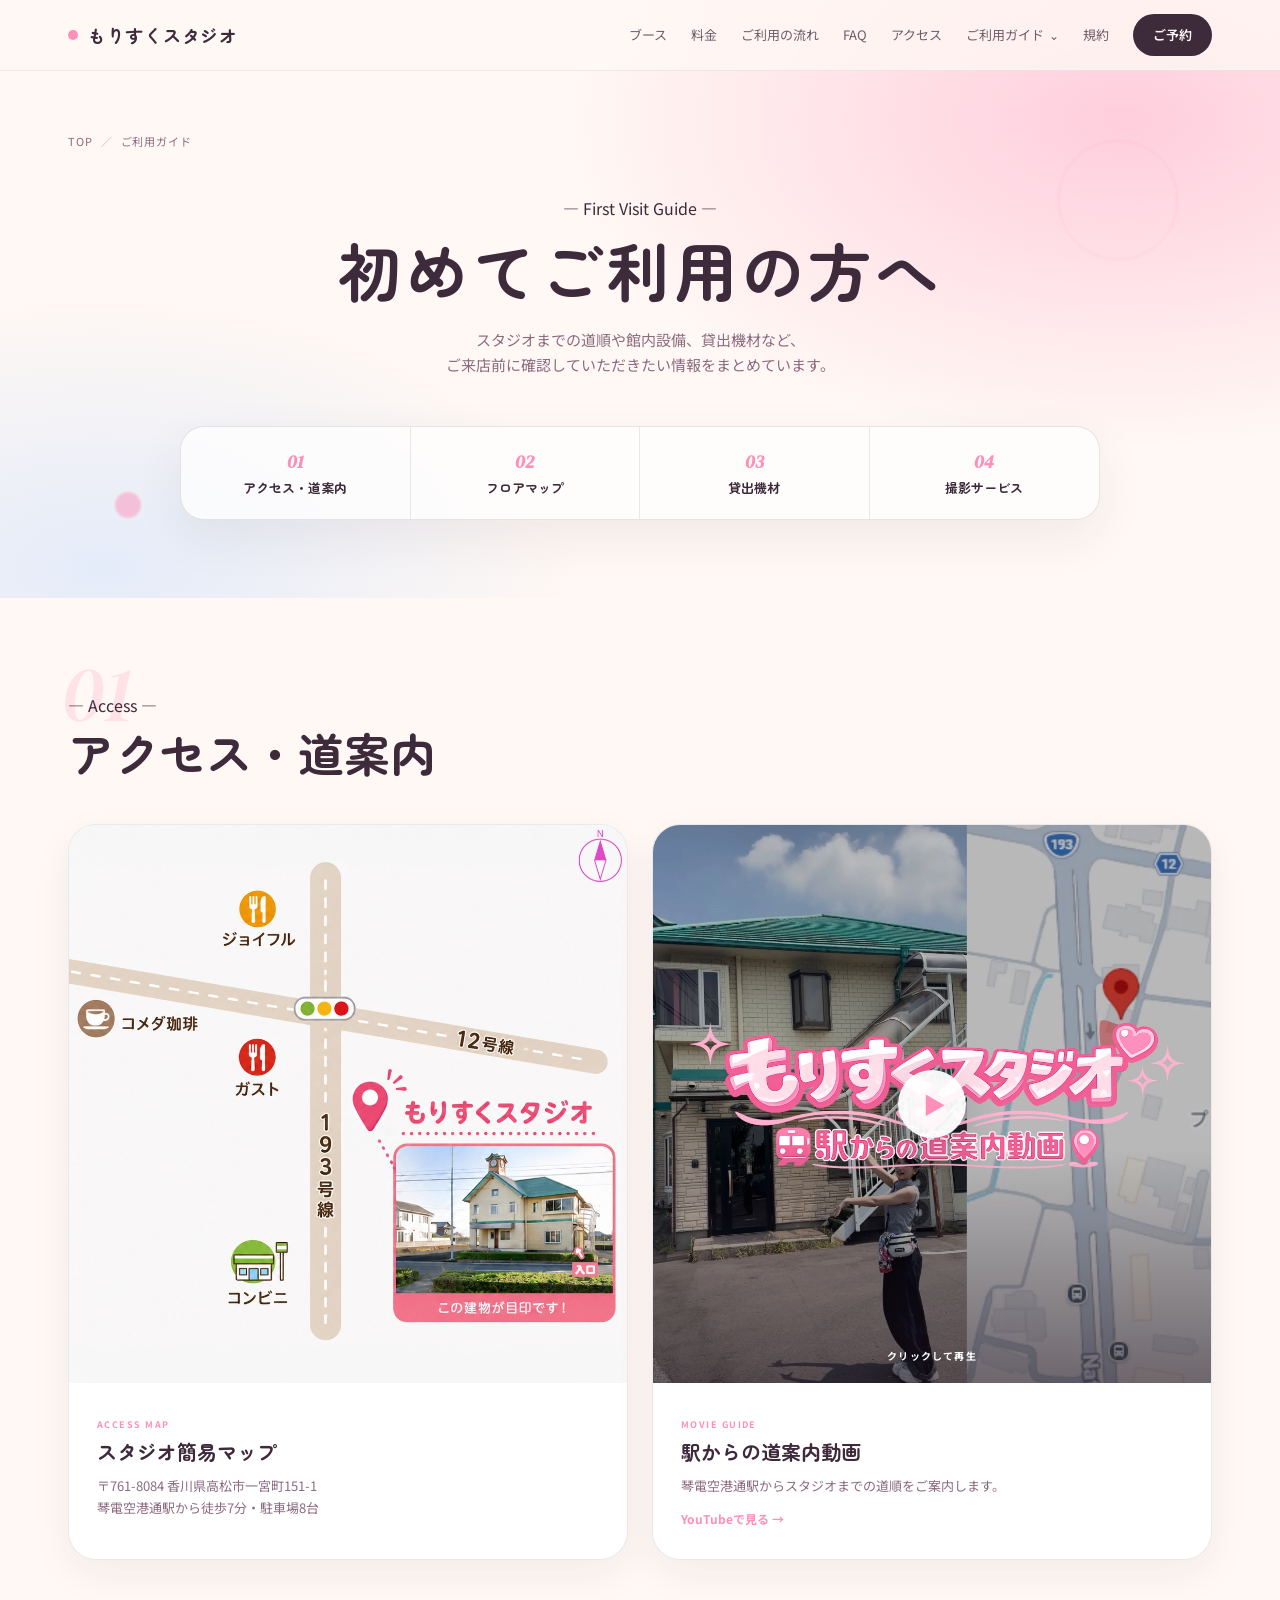
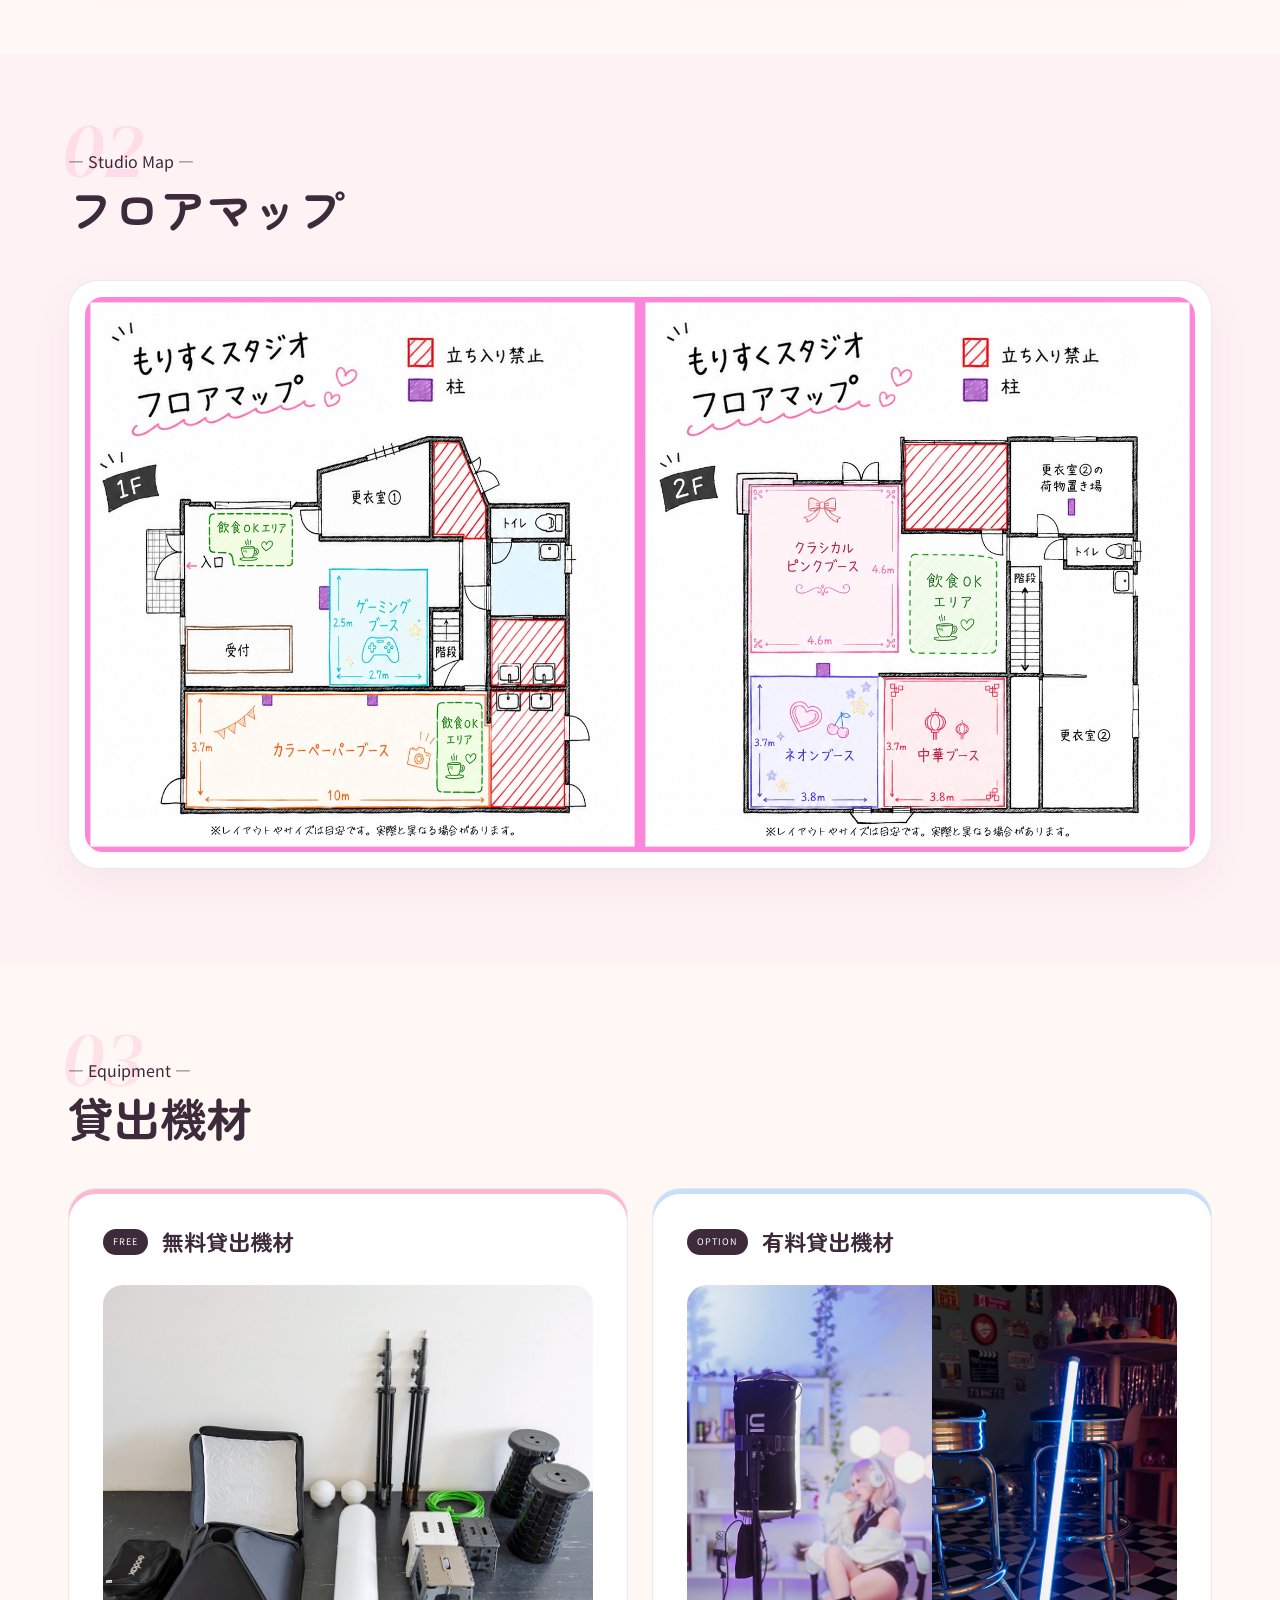
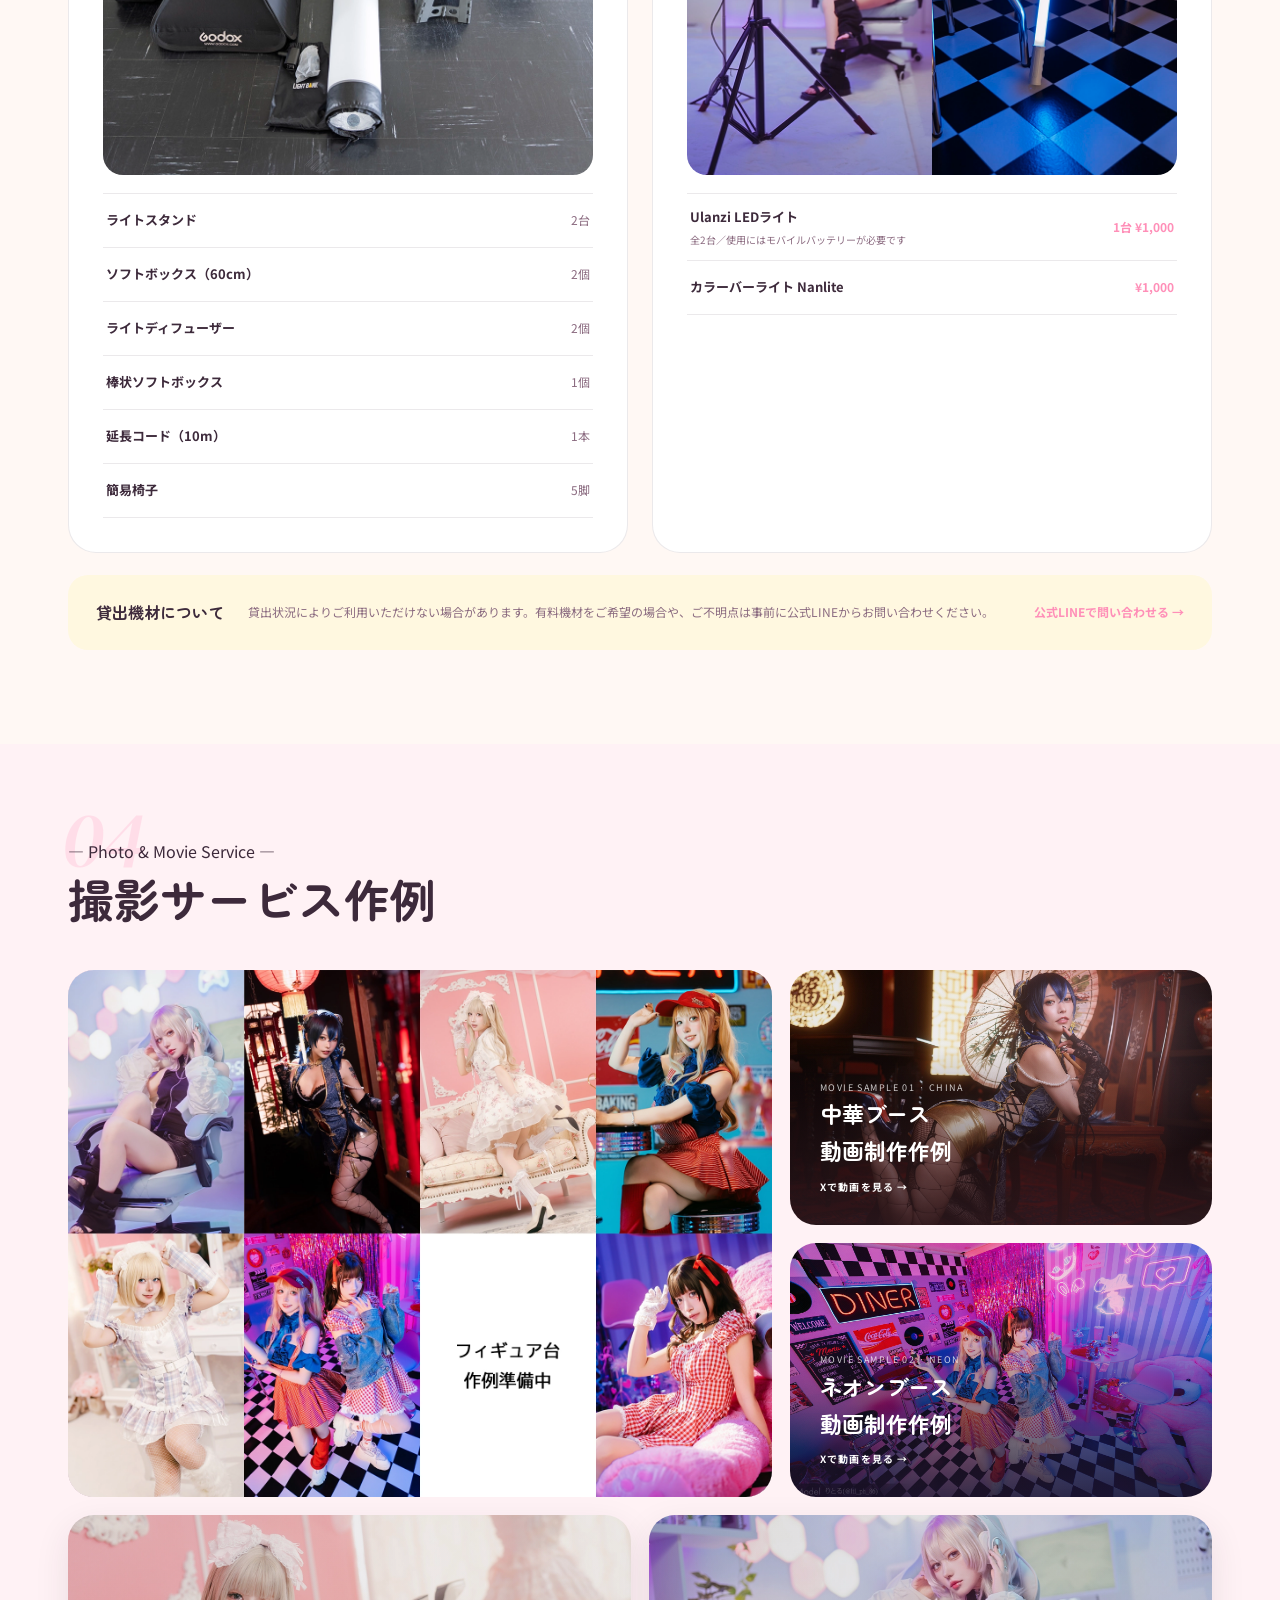
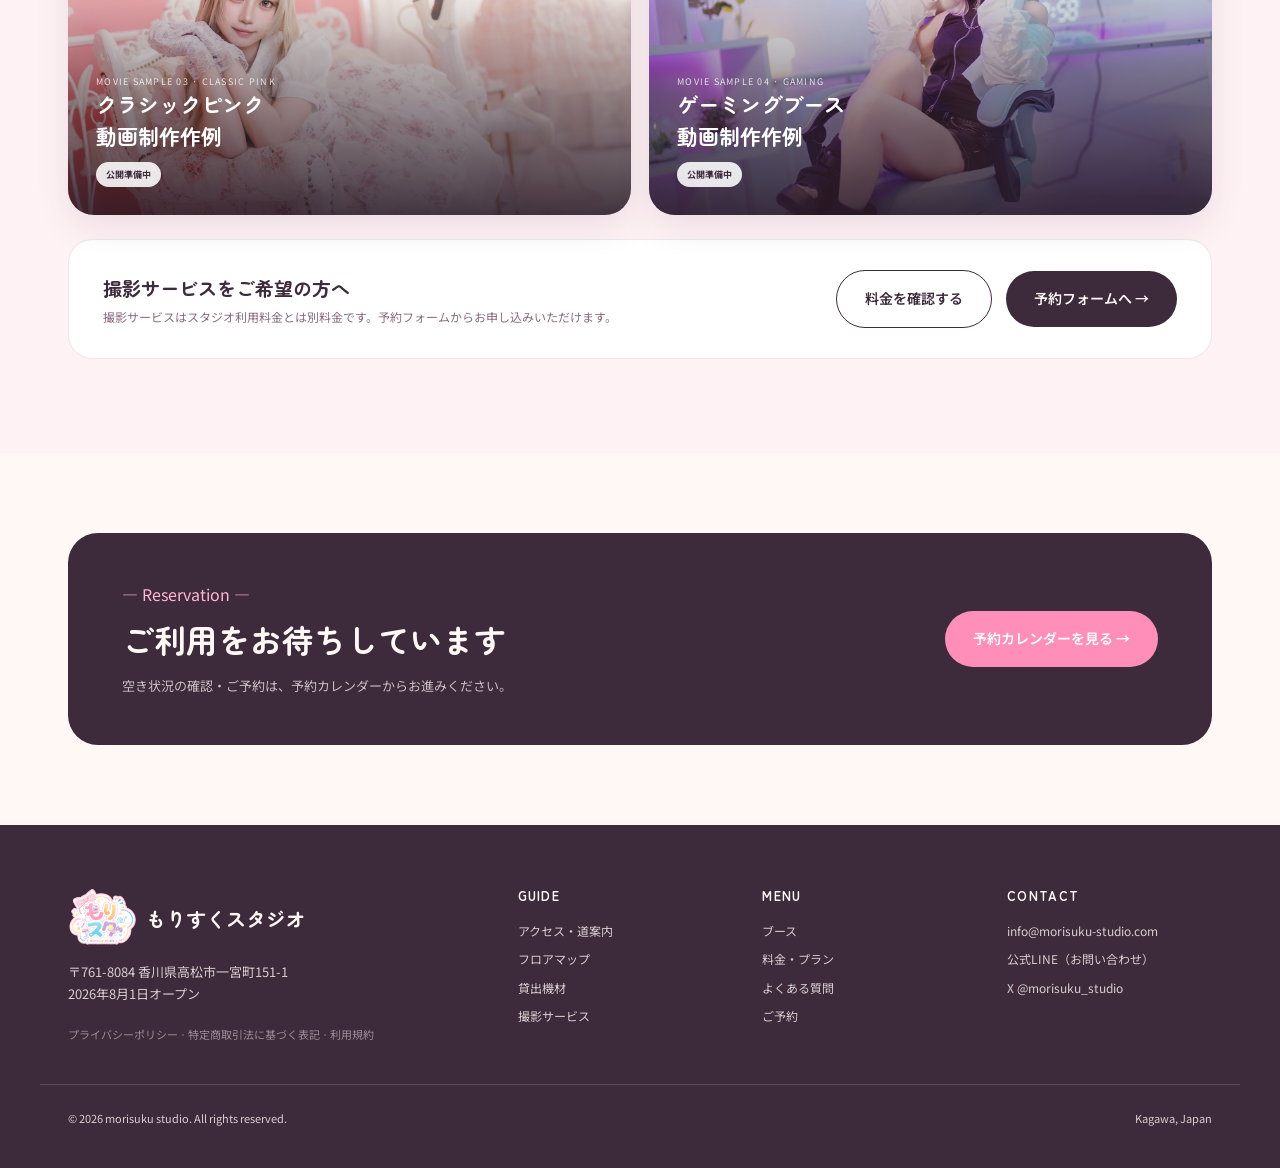
==== guide.html @ bf265c3e "Add files via upload" ====
<!doctype html>
<html lang="ja" data-theme="a">
<head>
  <meta charset="utf-8" />
  <meta name="viewport" content="width=device-width, initial-scale=1" />
  <meta name="description" content="もりすくスタジオの外観、アクセス、フロアマップ、貸出機材、撮影サービスをご案内します。" />
  <title>ご利用ガイド｜もりすくスタジオ</title>
  <link rel="icon" type="image/png" href="assets/Logo_square512.png" />
  <link rel="apple-touch-icon" href="assets/Logo_square512.png" />
  <link rel="preconnect" href="https://fonts.googleapis.com" />
  <link rel="preconnect" href="https://fonts.gstatic.com" crossorigin />
  <link href="https://fonts.googleapis.com/css2?family=Zen+Maru+Gothic:wght@400;500;700;900&family=Noto+Sans+JP:wght@300;400;500;600;700&family=DM+Serif+Display:ital@0;1&display=swap" rel="stylesheet" />
  <link rel="stylesheet" href="styles.css?v=guide-photo-v75" />
  <link rel="stylesheet" href="guide.css?v=guide-photo-v75" />
</head>
<body class="guide-page">
  <nav class="nav">
    <div class="nav-inner">
      <a href="index.html#top" class="logo"><span class="dot"></span>もりすくスタジオ</a>
      <div class="nav-links">
        <a href="index.html#booths">ブース</a>
        <a href="index.html#pricing">料金</a>
        <a href="index.html#flow">ご利用の流れ</a>
        <a href="index.html#faq">FAQ</a>
        <a href="index.html#access">アクセス</a>
        <div class="nav-dropdown">
          <a href="guide.html" class="nav-dropdown-trigger">ご利用ガイド<span aria-hidden="true">⌄</span></a>
          <div class="nav-dropdown-menu">
            <a href="#access-guide"><small>01</small>アクセス・道案内</a>
            <a href="#floor-map"><small>02</small>フロアマップ</a>
            <a href="#equipment"><small>03</small>貸出機材</a>
            <a href="#service"><small>04</small>撮影サービス</a>
          </div>
        </div>
        <a href="terms.html?v=header-v70" class="nav-terms">規約</a>
        <a href="index.html#booking" class="nav-cta">ご予約</a>
      </div>
    </div>
  </nav>

  <main>
    <header class="guide-hero">
      <div class="guide-hero-orb orb-one"></div>
      <div class="guide-hero-orb orb-two"></div>
      <div class="wrap guide-hero-inner">
        <div class="guide-breadcrumb"><a href="index.html">TOP</a><span>／</span>ご利用ガイド</div>
        <div class="guide-hero-copy">
          <div class="kicker">— First Visit Guide —</div>
          <h1>初めてご利用の方へ</h1>
          <p>スタジオまでの道順や館内設備、貸出機材など、<br class="pc-only" />ご来店前に確認していただきたい情報をまとめています。</p>
        </div>
        <nav class="guide-jump" aria-label="ページ内メニュー">
          <a href="#access-guide"><span>01</span>アクセス・道案内</a>
          <a href="#floor-map"><span>02</span>フロアマップ</a>
          <a href="#equipment"><span>03</span>貸出機材</a>
          <a href="#service"><span>04</span>撮影サービス</a>
        </nav>
      </div>
    </header>

    <section id="access-guide" class="guide-section">
      <div class="wrap">
        <div class="guide-section-head">
          <div><span class="guide-number">01</span><div class="kicker">— Access —</div><h2>アクセス・道案内</h2></div>
        </div>
        <div class="guide-access-grid guide-access-square-grid">
          <article class="guide-feature-card">
            <div class="guide-square-media">
              <img src="assets/guide-exterior.webp" alt="もりすくスタジオ周辺の簡易マップ" />
            </div>
            <div class="guide-card-text">
              <span class="guide-label">ACCESS MAP</span>
              <h3>スタジオ簡易マップ</h3>
              <p>〒761-8084 香川県高松市一宮町151-1<br />琴電空港通駅から徒歩7分・駐車場8台</p>
            </div>
          </article>
          <article class="guide-feature-card">
            <div class="guide-square-media guide-youtube" id="route-video">
              <button class="guide-video-cover" type="button" aria-label="駅からの道案内動画を再生" onclick="playRouteVideo()">
                <img src="assets/guide-route-thumbnail.webp" alt="もりすくスタジオ 駅からの道案内動画" />
                <span class="guide-play-button">▶</span>
                <small>クリックして再生</small>
              </button>
            </div>
            <div class="guide-card-text">
              <span class="guide-label">MOVIE GUIDE</span>
              <h3>駅からの道案内動画</h3>
              <p>琴電空港通駅からスタジオまでの道順をご案内します。</p>
              <a class="guide-text-link" href="https://youtube.com/shorts/2lgghSIBvJw?feature=share" target="_blank" rel="noopener noreferrer">YouTubeで見る →</a>
            </div>
          </article>
        </div>
      </div>
    </section>

    <section id="floor-map" class="guide-section guide-tint">
      <div class="wrap">
        <div class="guide-section-head">
          <div><span class="guide-number">02</span><div class="kicker">— Studio Map —</div><h2>フロアマップ</h2></div>
        </div>
        <div class="floor-map-image">
          <img src="assets/guide-floor-map.png" alt="もりすくスタジオ1階・2階フロアマップ" />
        </div>
      </div>
    </section>

    <section id="equipment" class="guide-section">
      <div class="wrap">
        <div class="guide-section-head">
          <div><span class="guide-number">03</span><div class="kicker">— Equipment —</div><h2>貸出機材</h2></div>
        </div>
        <div class="equipment-columns">
          <article class="equipment-panel free">
            <div class="equipment-title"><span>FREE</span><h3>無料貸出機材</h3></div>
            <div class="equipment-photo"><img src="assets/equipment-free-01.webp" alt="無料貸出機材一覧" /></div>
            <div class="equipment-list">
              <div><strong>ライトスタンド</strong><span>2台</span></div>
              <div><strong>ソフトボックス（60cm）</strong><span>2個</span></div>
              <div><strong>ライトディフューザー</strong><span>2個</span></div>
              <div><strong>棒状ソフトボックス</strong><span>1個</span></div>
              <div><strong>延長コード（10m）</strong><span>1本</span></div>
              <div><strong>簡易椅子</strong><span>5脚</span></div>
            </div>
          </article>
          <article class="equipment-panel paid">
            <div class="equipment-title"><span>OPTION</span><h3>有料貸出機材</h3></div>
            <div class="equipment-photo"><img src="assets/equipment-paid-01.webp" alt="有料貸出のLEDライトとカラーバーライト" /></div>
            <div class="equipment-list paid-list">
              <div>
                <span class="equipment-name"><strong>Ulanzi LEDライト</strong><small>全2台／使用にはモバイルバッテリーが必要です</small></span>
                <span class="equipment-price">1台 ¥1,000</span>
              </div>
              <div>
                <span class="equipment-name"><strong>カラーバーライト Nanlite</strong></span>
                <span class="equipment-price">¥1,000</span>
              </div>
            </div>
          </article>
        </div>
        <div class="guide-note">
          <strong>貸出機材について</strong>
          <p>貸出状況によりご利用いただけない場合があります。有料機材をご希望の場合や、ご不明点は事前に公式LINEからお問い合わせください。</p>
          <a href="https://lin.ee/xu4F3wW" target="_blank" rel="noopener noreferrer">公式LINEで問い合わせる →</a>
        </div>
      </div>
    </section>

    <section id="service" class="guide-section guide-tint">
      <div class="wrap">
        <div class="guide-section-head">
          <div><span class="guide-number">04</span><div class="kicker">— Photo & Movie Service —</div><h2>撮影サービス作例</h2></div>
        </div>
        <div class="service-showcase">
          <div class="service-sample large service-photo-image">
            <img src="assets/service-photo-sample.webp" alt="もりすくスタジオ 写真撮影サービス作例" />
          </div>
          <a class="service-sample service-video-link china-video" href="https://x.com/morisuku_studio/status/2082073588719628334/video/1" target="_blank" rel="noopener noreferrer">
            <span>MOVIE SAMPLE 01 · CHINA</span>
            <strong>中華ブース<br />動画制作作例</strong>
            <small>Xで動画を見る →</small>
          </a>
          <a class="service-sample service-video-link neon-video" href="https://x.com/morisuku_studio/status/2082435981936824819?s=20" target="_blank" rel="noopener noreferrer">
            <span>MOVIE SAMPLE 02 · NEON</span>
            <strong>ネオンブース<br />動画制作作例</strong>
            <small>Xで動画を見る →</small>
          </a>
        </div>
        <div class="service-booth-grid">
          <div class="service-booth-card pink-sample">
            <span>MOVIE SAMPLE 03 · CLASSIC PINK</span>
            <strong>クラシックピンク<br />動画制作作例</strong>
            <small>公開準備中</small>
          </div>
          <div class="service-booth-card game-sample">
            <span>MOVIE SAMPLE 04 · GAMING</span>
            <strong>ゲーミングブース<br />動画制作作例</strong>
            <small>公開準備中</small>
          </div>
        </div>
        <div class="service-action">
          <div><h3>撮影サービスをご希望の方へ</h3><p>撮影サービスはスタジオ利用料金とは別料金です。予約フォームからお申し込みいただけます。</p></div>
          <a href="index.html#pricing" class="btn btn-outline">料金を確認する</a>
          <a href="index.html#booking" class="btn btn-primary">予約フォームへ →</a>
        </div>
      </div>
    </section>

    <section class="guide-bottom-cta">
      <div class="wrap">
        <div class="guide-bottom-card">
          <div><div class="kicker">— Reservation —</div><h2>ご利用をお待ちしています</h2><p>空き状況の確認・ご予約は、予約カレンダーからお進みください。</p></div>
          <a href="index.html#booking" class="btn btn-primary">予約カレンダーを見る →</a>
        </div>
      </div>
    </section>
  </main>

  <footer>
    <div class="footer-inner">
      <div>
        <div class="footer-logo"><img src="assets/Logo_square512.png" alt="" /><span>もりすくスタジオ</span></div>
        <div class="footer-tag">〒761-8084 香川県高松市一宮町151-1<br />2026年8月1日オープン</div>
        <div class="guide-footer-legal"><a href="privacy.html">プライバシーポリシー</a> · <a href="tokutei.html">特定商取引法に基づく表記</a> · <a href="terms.html?v=header-v70">利用規約</a></div>
      </div>
      <div class="footer-col"><h5>GUIDE</h5><ul><li><a href="#access-guide">アクセス・道案内</a></li><li><a href="#floor-map">フロアマップ</a></li><li><a href="#equipment">貸出機材</a></li><li><a href="#service">撮影サービス</a></li></ul></div>
      <div class="footer-col"><h5>MENU</h5><ul><li><a href="index.html#booths">ブース</a></li><li><a href="index.html#pricing">料金・プラン</a></li><li><a href="index.html#faq">よくある質問</a></li><li><a href="index.html#booking">ご予約</a></li></ul></div>
      <div class="footer-col"><h5>CONTACT</h5><ul><li><a href="mailto:info@morisuku-studio.com">info@morisuku-studio.com</a></li><li><a href="https://lin.ee/xu4F3wW" target="_blank" rel="noopener noreferrer">公式LINE（お問い合わせ）</a></li><li><a href="https://x.com/morisuku_studio" target="_blank" rel="noopener noreferrer">X @morisuku_studio</a></li></ul></div>
    </div>
    <div class="footer-copy"><span>© 2026 morisuku studio. All rights reserved.</span><span>Kagawa, Japan</span></div>
  </footer>
  <script>
    function playRouteVideo() {
      const container = document.getElementById("route-video");
      if (!container) return;
      container.innerHTML = '<iframe src="https://www.youtube.com/embed/2lgghSIBvJw?autoplay=1" title="琴電空港通駅からもりすくスタジオまでの道案内動画" allow="accelerometer; autoplay; clipboard-write; encrypted-media; gyroscope; picture-in-picture; web-share" allowfullscreen></iframe>';
    }
  </script>
</body>
</html>
---- styles.css ----
/* もりすくスタジオ - Global styles */

:root {
  /* Palette A: ゆめかわポップ */
  --a-bg: #FFF8F4;
  --a-bg-alt: #FFEEF5;
  --a-pink: #FFB8D1;
  --a-pink-deep: #FF8FB8;
  --a-blue: #C7DEFF;
  --a-yellow: #FFF0B8;
  --a-cream: #FFF3E0;
  --a-neon: #FF3FA4;
  --a-china: #C9304A;
  --a-ink: #3D2A3B;
  --a-sub: #8B6B80;

  /* Palette B: ミニマル・ガーリー */
  --b-bg: #FDFBF8;
  --b-bg-alt: #F6F1EC;
  --b-pink: #F6C8D8;
  --b-pink-deep: #E69FB4;
  --b-blue: #D9E3EE;
  --b-yellow: #F2E6C2;
  --b-cream: #F4ECE0;
  --b-neon: #D94F87;
  --b-china: #9E2B38;
  --b-ink: #2A2026;
  --b-sub: #7D6A75;
}

[data-theme="a"] {
  --bg: var(--a-bg);
  --bg-alt: var(--a-bg-alt);
  --pink: var(--a-pink);
  --pink-deep: var(--a-pink-deep);
  --blue: var(--a-blue);
  --yellow: var(--a-yellow);
  --cream: var(--a-cream);
  --neon: var(--a-neon);
  --china: var(--a-china);
  --ink: var(--a-ink);
  --sub: var(--a-sub);
  --font-head: "Zen Maru Gothic", "Hiragino Maru Gothic ProN", sans-serif;
  --font-body: "Noto Sans JP", sans-serif;
  --font-accent: "DM Serif Display", serif;
  --radius-card: 28px;
  --radius-pill: 999px;
  --head-weight: 700;
  --letter: 0.02em;
}

[data-theme="b"] {
  --bg: var(--b-bg);
  --bg-alt: var(--b-bg-alt);
  --pink: var(--b-pink);
  --pink-deep: var(--b-pink-deep);
  --blue: var(--b-blue);
  --yellow: var(--b-yellow);
  --cream: var(--b-cream);
  --neon: var(--b-neon);
  --china: var(--b-china);
  --ink: var(--b-ink);
  --sub: var(--b-sub);
  --font-head: "Shippori Mincho", "Hiragino Mincho ProN", serif;
  --font-body: "Noto Sans JP", sans-serif;
  --font-accent: "DM Serif Display", serif;
  --radius-card: 6px;
  --radius-pill: 2px;
  --head-weight: 500;
  --letter: 0.08em;
}

* { box-sizing: border-box; margin: 0; padding: 0; }

html { scroll-behavior: smooth; }

body {
  font-family: var(--font-body);
  background: var(--bg);
  color: var(--ink);
  line-height: 1.7;
  -webkit-font-smoothing: antialiased;
  overflow-x: hidden;
}

a { color: inherit; text-decoration: none; }
img { max-width: 100%; display: block; }
button { font-family: inherit; cursor: pointer; border: 0; background: 0; }

.wrap {
  max-width: 1200px;
  margin: 0 auto;
  padding: 0 28px;
}

.head-font {
  font-family: var(--font-head);
  font-weight: var(--head-weight);
  letter-spacing: var(--letter);
}

.accent-font {
  font-family: var(--font-accent);
  font-style: italic;
  letter-spacing: -0.01em;
}

/* ───────── NAV ───────── */
.nav {
  position: fixed;
  top: 0; left: 0; right: 0;
  z-index: 100;
  padding: 14px 0;
  backdrop-filter: blur(20px);
  -webkit-backdrop-filter: blur(20px);
  background: color-mix(in srgb, var(--bg) 75%, transparent);
  border-bottom: 1px solid color-mix(in srgb, var(--ink) 8%, transparent);
  transition: background .3s;
}
.nav-inner {
  max-width: 1200px; margin: 0 auto; padding: 0 28px;
  display: flex; align-items: center; justify-content: space-between;
  gap: 20px;
}
.nav .logo {
  font-family: var(--font-head);
  font-weight: 700;
  font-size: 18px;
  letter-spacing: 0.04em;
  display: flex; align-items: center; gap: 10px;
  white-space: nowrap;
}
.nav .logo .dot {
  width:10px;
  height:10px;
  border-radius:50%;
  background:var(--pink-deep);
  display:inline-block;
  flex:0 0 auto;
}
[data-theme="b"] .nav .logo .dot { border-radius:0; transform:rotate(45deg); }

.nav-links {
  display: flex; gap: 24px; align-items: center;
  font-size: 13px;
  color: color-mix(in srgb, var(--ink) 75%, transparent);
}
.nav-links a:hover { color: var(--pink-deep); }
.nav-dropdown {
  position: relative;
  display: flex;
  align-items: center;
  align-self: stretch;
}
.nav-dropdown-trigger {
  display: inline-flex;
  align-items: center;
  gap: 5px;
  white-space: nowrap;
}
.nav-dropdown-trigger span {
  font-size: 12px;
  transition: transform .2s;
}
.nav-dropdown-menu {
  position: absolute;
  top: calc(100% + 8px);
  left: 50%;
  width: 210px;
  padding: 9px;
  border: 1px solid color-mix(in srgb, var(--ink) 11%, transparent);
  border-radius: 18px;
  background: color-mix(in srgb, var(--bg) 95%, white);
  box-shadow: 0 18px 45px rgba(61,42,59,.14);
  opacity: 0;
  visibility: hidden;
  transform: translate(-50%, -8px);
  transition: opacity .2s, visibility .2s, transform .2s;
  pointer-events: none;
}
.nav-dropdown-menu::before {
  content: "";
  position: absolute;
  left: 0;
  right: 0;
  top: -12px;
  height: 14px;
}
.nav-dropdown-menu a {
  display: flex;
  align-items: center;
  gap: 11px;
  padding: 10px 12px;
  border-radius: 11px;
  color: var(--ink);
  font-size: 12px;
  white-space: nowrap;
}
.nav-dropdown-menu a:hover {
  color: var(--ink);
  background: color-mix(in srgb, var(--pink) 28%, transparent);
}
.nav-dropdown-menu small {
  color: var(--pink-deep);
  font-family: var(--font-accent);
  font-style: italic;
  font-size: 12px;
}
.nav-dropdown:hover .nav-dropdown-menu,
.nav-dropdown:focus-within .nav-dropdown-menu {
  opacity: 1;
  visibility: visible;
  transform: translate(-50%, 0);
  pointer-events: auto;
}
.nav-dropdown:hover .nav-dropdown-trigger span,
.nav-dropdown:focus-within .nav-dropdown-trigger span {
  transform: rotate(180deg);
}
.nav-cta {
  padding: 10px 20px;
  background: var(--ink);
  color: var(--bg);
  border-radius: var(--radius-pill);
  font-size: 13px;
  font-weight: 600;
  transition: transform .2s;
}
.nav-cta:hover { transform: translateY(-2px); }

@media (max-width: 820px) {
  .nav-inner { padding-left: 16px; padding-right: 16px; gap: 10px; }
  .nav .logo { font-size: 15px; gap: 8px; }
  .nav-links a:not(.nav-cta):not(.nav-terms) { display: none; }
  .nav-dropdown { display: none; }
  .nav-links { gap:7px; }
  .nav-terms {
    display:inline-flex; align-items:center; padding:8px 12px;
    border:1px solid color-mix(in srgb, var(--ink) 25%, transparent);
    border-radius:999px; font-size:12px;
  }
}

/* ───────── HERO ───────── */
.hero {
  padding: 140px 0 80px;
  position: relative;
  overflow: hidden;
  background:
    radial-gradient(1000px 600px at 90% 10%, color-mix(in srgb, var(--pink) 60%, transparent) 0%, transparent 60%),
    radial-gradient(800px 500px at 5% 80%, color-mix(in srgb, var(--blue) 50%, transparent) 0%, transparent 60%),
    radial-gradient(600px 400px at 50% 100%, color-mix(in srgb, var(--yellow) 40%, transparent) 0%, transparent 60%),
    var(--bg);
}
[data-theme="b"] .hero {
  background:
    linear-gradient(180deg, var(--bg) 0%, var(--bg-alt) 100%);
}

.hero-inner {
  max-width: 1200px; margin: 0 auto; padding: 0 28px;
  display: grid;
  grid-template-columns: 1fr;
  gap: 60px;
  align-items: center;
}
@media (max-width: 880px) {
  .hero-inner { grid-template-columns: 1fr; gap: 40px; }
}

.hero-eyebrow {
  display: inline-flex; align-items: center; gap: 10px;
  padding: 8px 16px;
  background: color-mix(in srgb, var(--pink) 40%, white);
  border-radius: var(--radius-pill);
  font-size: 12px;
  font-weight: 600;
  color: var(--pink-deep);
  margin-bottom: 24px;
}
[data-theme="b"] .hero-eyebrow {
  background: transparent;
  border: 1px solid var(--pink-deep);
  color: var(--pink-deep);
  letter-spacing: 0.12em;
  text-transform: uppercase;
  font-size: 11px;
}
.hero-eyebrow::before {
  content: "";
  width: 6px; height: 6px; border-radius: 50%;
  background: var(--pink-deep);
  animation: pulse 2s infinite;
}
@keyframes pulse {
  0%, 100% { opacity: 1; transform: scale(1); }
  50% { opacity: .5; transform: scale(1.3); }
}

.hero h1 {
  font-family: var(--font-head);
  font-weight: var(--head-weight);
  font-size: clamp(40px, 6.5vw, 76px);
  line-height: 1.15;
  letter-spacing: var(--letter);
  margin-bottom: 28px;
}
.hero h1 .accent-font {
  display: block;
  color: var(--pink-deep);
  font-size: 0.75em;
  margin-top: 8px;
}
.hero h1 em {
  font-style: normal;
  background: linear-gradient(180deg, transparent 60%, var(--yellow) 60%);
  padding: 0 6px;
}
[data-theme="b"] .hero h1 em {
  background: none;
  border-bottom: 2px solid var(--pink-deep);
  padding: 0 2px;
}

.hero p.lead {
  font-size: 16px;
  color: var(--sub);
  margin: 0 0 36px;
  max-width: 560px;
  text-wrap: pretty;
  text-align: left;
}

.hero-ctas { display: flex; gap: 14px; flex-wrap: wrap; justify-content: center; }
@media (max-width: 640px) {
  .hero {
    padding: 72px 0 60px;
  }
  .hero h1 {
    font-size: 8.3vw;
  }
  .hero p.lead {
    max-width: 100%;
    font-size: 13px;
    line-height: 1.9;
    letter-spacing: -0.01em;
  }
  .hero-ctas {
    display: grid;
    grid-template-columns: minmax(0, .9fr) minmax(0, 1.35fr);
    gap: 10px;
    width: 100%;
  }
  .hero-ctas .btn {
    width: 100%;
    padding: 14px 8px;
    justify-content: center;
    font-size: 12px;
    white-space: nowrap;
  }
}
.btn {
  display: inline-flex; align-items: center; gap: 8px;
  padding: 16px 28px;
  border-radius: var(--radius-pill);
  font-size: 14px;
  font-weight: 600;
  transition: transform .2s, box-shadow .2s;
  font-family: var(--font-body);
}
.btn-primary {
  background: var(--ink);
  color: var(--bg);
}
.btn-primary:hover { transform: translateY(-2px); box-shadow: 0 10px 28px color-mix(in srgb, var(--ink) 35%, transparent); }
.btn-outline {
  background: transparent;
  border: 1.5px solid var(--ink);
  color: var(--ink);
}
.btn-outline:hover { background: var(--ink); color: var(--bg); }
.btn-pink {
  background: var(--pink-deep);
  color: white;
}
.btn-pink:hover { transform: translateY(-2px); box-shadow: 0 10px 28px color-mix(in srgb, var(--pink-deep) 50%, transparent); }

/* Hero visual */
.hero-visual {
  display: none;
}

/* === Hero Sozai (リファレンス再現) === */
.hero-sozai {
  aspect-ratio: 1/1;
  max-width: 620px;
  width: 100%;
  margin-left: auto;
  margin-right: -20px;
  pointer-events: none;
}
.hero-sozai .sozai {
  position: absolute;
  pointer-events: none;
  filter: drop-shadow(0 8px 18px rgba(220, 130, 170, .18));
  animation: sozaiFloat 6s ease-in-out infinite;
}
@keyframes sozaiFloat {
  0%, 100% { transform: translateY(0) rotate(var(--rot, 0deg)); }
  50% { transform: translateY(-6px) rotate(var(--rot, 0deg)); }
}
/* 右上：ピンク扇 */
.sozai-fan-pink {
  width: 38%;
  top: 0%;
  right: -2%;
  --rot: 6deg;
  z-index: 4;
}
/* 紫タッセル（中央左寄り、長い） */
.sozai-knot-purple {
  width: 17%;
  top: 4%;
  left: 18%;
  --rot: -4deg;
  z-index: 3;
  animation-delay: .5s;
}
/* ピンクランタン（中央） */
.sozai-lantern-pink {
  width: 22%;
  top: 14%;
  left: 38%;
  --rot: 2deg;
  z-index: 5;
  animation-delay: 1s;
}
/* ピンク中華結び（左） */
.sozai-knot-pink {
  width: 16%;
  top: 38%;
  left: 8%;
  --rot: -8deg;
  z-index: 3;
  animation-delay: 1.5s;
}
/* 桜の月窓（右下大きめ） */
.sozai-moon-window {
  width: 34%;
  bottom: 4%;
  right: 0%;
  --rot: 4deg;
  z-index: 2;
  animation-delay: 2s;
}
/* 桜メダル（左中段） */
.sozai-medal {
  width: 18%;
  top: 42%;
  left: 26%;
  --rot: -6deg;
  z-index: 4;
  animation-delay: .8s;
}
/* ハート宝石ピンク（中下） */
.sozai-heart-pink {
  width: 13%;
  bottom: 18%;
  left: 32%;
  --rot: 8deg;
  z-index: 5;
  animation-delay: 2.5s;
}
/* ハート宝石（虹・上中央） */
.sozai-heart-iri {
  width: 9%;
  top: 52%;
  left: 50%;
  --rot: -4deg;
  z-index: 5;
  animation-delay: 1.8s;
}
/* リボン（下） */
.sozai-ribbon {
  width: 16%;
  bottom: 0%;
  right: 28%;
  --rot: 12deg;
  z-index: 4;
  animation-delay: 3s;
}
/* 桜雲（左下） */
.sozai-sakura-cloud {
  width: 16%;
  bottom: 8%;
  left: 0%;
  --rot: -10deg;
  z-index: 2;
  animation-delay: 1.2s;
}
/* 散らし星 */
.sozai-star {
  width: 5%;
  z-index: 6;
  filter: drop-shadow(0 2px 6px rgba(220,130,170,.3));
}
.sozai-star-1 { top: 30%; left: 60%; --rot: 12deg; animation-delay: .3s; }
.sozai-star-2 { bottom: 30%; right: 8%; --rot: -8deg; width: 4%; animation-delay: 2.2s; }

@media (max-width: 880px) {
  .hero-sozai {
    max-width: 480px;
    margin: 0 auto;
  }
}
.hero-card {
  position: absolute;
  border-radius: var(--radius-card);
  overflow: hidden;
  box-shadow: 0 20px 60px rgba(180, 100, 140, 0.18);
  background: var(--cream);
}
.hero-card.c1 {
  inset: 0 30% 20% 0;
  background: linear-gradient(135deg, var(--pink) 0%, var(--pink-deep) 100%);
  transform: rotate(-3deg);
  z-index: 2;
}
.hero-card.c2 {
  inset: 18% 0 12% 35%;
  background: linear-gradient(135deg, var(--blue) 0%, #9CBEEB 100%);
  transform: rotate(4deg);
  z-index: 1;
}
.hero-card.c3 {
  inset: 45% 40% 0 10%;
  background: linear-gradient(135deg, var(--yellow) 0%, #FFD96B 100%);
  transform: rotate(-6deg);
  z-index: 3;
}
.placeholder-label {
  position: absolute;
  inset: 0;
  display: flex; align-items: center; justify-content: center;
  font-family: ui-monospace, monospace;
  font-size: 11px;
  color: rgba(255,255,255,.85);
  letter-spacing: 0.1em;
  text-transform: uppercase;
}

/* Sparkle decorations */
.sparkle {
  position: absolute;
  pointer-events: none;
  font-family: var(--font-accent);
  color: var(--pink-deep);
  opacity: 0.7;
  animation: twinkle 3s infinite;
}
@keyframes twinkle {
  0%, 100% { opacity: 0.3; transform: scale(0.9); }
  50% { opacity: 1; transform: scale(1.1); }
}
[data-theme="b"] .sparkle { display: none; }

/* Stats strip */
.stats {
  display: flex; gap: 40px;
  margin-top: 50px;
  padding-top: 30px;
  border-top: 1px dashed color-mix(in srgb, var(--ink) 20%, transparent);
}
.stat .num {
  font-family: var(--font-accent);
  font-size: 36px;
  color: var(--pink-deep);
  line-height: 1;
}
.stat .lbl {
  font-size: 12px;
  color: var(--sub);
  margin-top: 4px;
}

/* ───────── SECTION ───────── */
section { padding: 72px 0; position: relative; }
.sec-head { text-align: center; margin-bottom: 44px; }
.sec-head .kicker {
  font-family: var(--font-accent);
  color: var(--pink-deep);
  font-size: 20px;
  margin-bottom: 8px;
}
.sec-head h2 {
  font-family: var(--font-head);
  font-weight: var(--head-weight);
  font-size: clamp(30px, 4vw, 48px);
  letter-spacing: var(--letter);
  line-height: 1.3;
}
.sec-head p { color: var(--sub); margin-top: 14px; font-size: 15px; }

/* ───────── BOOTHS ───────── */
#booths { background: var(--bg-alt); }

.booth-tabs {
  display: flex; gap: 8px; flex-wrap: wrap;
  justify-content: center;
  margin-bottom: 44px;
}
.booth-tab {
  padding: 10px 20px;
  border-radius: var(--radius-pill);
  background: transparent;
  border: 1.5px solid color-mix(in srgb, var(--ink) 15%, transparent);
  font-size: 13px;
  font-weight: 500;
  color: var(--sub);
  transition: all .2s;
}
.booth-tab:hover { border-color: var(--pink-deep); color: var(--pink-deep); }
.booth-tab.active {
  background: var(--ink);
  color: var(--bg);
  border-color: var(--ink);
}

.booth-showcase {
  display: grid;
  grid-template-columns: 1.2fr 1fr;
  gap: 50px;
  align-items: center;
  min-height: 520px;
}
@media (max-width: 880px) {
  .booth-showcase { grid-template-columns: 1fr; }
}
.booth-visual {
  aspect-ratio: 4/3;
  border-radius: var(--radius-card);
  overflow: hidden;
  position: relative;
  box-shadow: 0 30px 80px rgba(180, 100, 140, 0.2);
  transition: all .5s cubic-bezier(.2,.8,.2,1);
}
.booth-visual .placeholder-label {
  color: rgba(255,255,255,.95);
  font-size: 13px;
  font-weight: 500;
}
.booth-info h3 {
  font-family: var(--font-head);
  font-weight: var(--head-weight);
  font-size: 40px;
  letter-spacing: var(--letter);
  margin-bottom: 14px;
}
.booth-info h3 .num {
  font-family: var(--font-accent);
  font-size: 20px;
  color: var(--pink-deep);
  display: block;
  margin-bottom: 6px;
}
.booth-info .desc {
  color: var(--sub);
  font-size: 15px;
  margin-bottom: 24px;
  text-wrap: pretty;
  min-height: 4.8em;
}
.booth-tags { display: flex; gap: 8px; flex-wrap: wrap; margin-bottom: 24px; }
.booth-tag {
  padding: 6px 14px;
  background: color-mix(in srgb, var(--pink) 35%, white);
  border-radius: var(--radius-pill);
  font-size: 12px;
  color: var(--pink-deep);
  font-weight: 500;
}
[data-theme="b"] .booth-tag {
  background: transparent;
  border: 1px solid color-mix(in srgb, var(--ink) 20%, transparent);
  color: var(--ink);
}
.booth-features { display: flex; flex-direction: column; gap: 10px; min-height: 5.4em; }
.booth-features li {
  list-style: none;
  display: flex; gap: 12px; align-items: flex-start;
  font-size: 14px;
  color: var(--ink);
}
.booth-care-note {
  margin-top: 26px;
  padding: 20px 22px;
  border: 1px solid #FFD6E8;
  border-left: 5px solid var(--pink-deep);
  border-radius: 14px;
  background: #FFF8FA;
  color: var(--ink);
}
.booth-care-note strong { display:block; margin-bottom:8px; color:var(--pink-deep); }
.booth-care-note p { margin:0; color:var(--sub); font-size:14px; line-height:1.9; }
.booth-features li::before {
  content: "✦";
  color: var(--pink-deep);
  font-size: 12px;
  margin-top: 4px;
}
[data-theme="b"] .booth-features li::before { content: "—"; color: var(--sub); }

.booth-grid-mini {
  display: grid;
  grid-template-columns: repeat(6, 1fr);
  gap: 12px;
  margin-top: 44px;
  justify-content: center;
}
@media (max-width: 880px) {
  .booth-grid-mini { grid-template-columns: repeat(3, 1fr); }
}
.booth-mini {
  aspect-ratio: 1;
  border-radius: var(--radius-card);
  cursor: pointer;
  position: relative;
  overflow: hidden;
  transition: transform .3s;
  border: 2px solid transparent;
}
.booth-mini:hover { transform: translateY(-4px); }
.booth-mini.active {
  border-color: var(--ink);
  box-shadow: 0 0 0 4px color-mix(in srgb, var(--pink) 40%, transparent);
}
.booth-mini .placeholder-label { font-size: 10px; }

/* ───────── PRICING ───────── */
.pricing-grid {
  display: grid;
  grid-template-columns: repeat(2, 1fr);
  gap: 20px;
  margin-top: 40px;
}
@media (max-width: 820px) { .pricing-grid { grid-template-columns: 1fr; } }

.price-card {
  padding: 36px;
  background: white;
  border-radius: var(--radius-card);
  border: 1px solid color-mix(in srgb, var(--ink) 8%, transparent);
  position: relative;
  transition: transform .25s, box-shadow .25s;
}
.price-card:hover { transform: translateY(-4px); box-shadow: 0 20px 50px rgba(180,100,140,.15); }
.price-card.featured {
  background: linear-gradient(145deg, var(--pink) 0%, var(--cream) 100%);
  border-color: transparent;
}
[data-theme="b"] .price-card.featured {
  background: var(--bg-alt);
  border-color: var(--pink-deep);
}
.price-card .tag {
  display: inline-block;
  padding: 4px 12px;
  background: var(--pink-deep);
  color: white;
  border-radius: var(--radius-pill);
  font-size: 11px;
  font-weight: 600;
  margin-bottom: 12px;
}
.price-card h3 {
  font-family: var(--font-head);
  font-weight: var(--head-weight);
  font-size: 22px;
  margin-bottom: 20px;
  letter-spacing: var(--letter);
}
.price-rows { display: flex; flex-direction: column; gap: 12px; }
.price-row {
  display: flex; justify-content: space-between; align-items: baseline;
  padding-bottom: 10px;
  border-bottom: 1px dashed color-mix(in srgb, var(--ink) 15%, transparent);
}
.price-row .dur { font-size: 14px; color: var(--sub); }
.price-row .amt {
  font-family: var(--font-accent);
  font-size: 22px;
  color: var(--ink);
}
.price-row .amt small { font-size: 11px; color: var(--sub); margin-left: 2px; }
.price-note {
  font-size: 12px;
  color: var(--sub);
  margin-top: 14px;
  padding: 10px 14px;
  background: color-mix(in srgb, var(--yellow) 30%, white);
  border-radius: 10px;
}
[data-theme="b"] .price-note { background: var(--bg-alt); }

.addons {
  margin-top: 24px;
  padding: 28px;
  background: var(--bg-alt);
  border-radius: var(--radius-card);
  display: grid;
  grid-template-columns: repeat(4, 1fr);
  gap: 24px;
}
[data-theme="b"] .addons { background: white; border: 1px solid color-mix(in srgb, var(--ink) 8%, transparent); }
@media (max-width: 820px) { .addons { grid-template-columns: repeat(2, 1fr); } }

.addon-item .addon-lbl {
  font-size: 12px;
  color: var(--sub);
  margin-bottom: 6px;
}
.addon-item .addon-val {
  font-family: var(--font-head);
  font-weight: var(--head-weight);
  font-size: 18px;
}

/* ───────── BOOKING ───────── */
#booking {
  background: linear-gradient(180deg, var(--bg) 0%, var(--bg-alt) 100%);
}

.booking-layout {
  display: grid;
  grid-template-columns: 1.2fr 1fr;
  gap: 30px;
  align-items: start;
}
@media (max-width: 960px) { .booking-layout { grid-template-columns: 1fr; } }

.calendar {
  padding: 28px;
  background: white;
  border-radius: var(--radius-card);
  border: 1px solid color-mix(in srgb, var(--ink) 8%, transparent);
}
.cal-head {
  display: flex; justify-content: space-between; align-items: center;
  margin-bottom: 20px;
}
.cal-head h3 {
  font-family: var(--font-head);
  font-weight: var(--head-weight);
  font-size: 22px;
}
.cal-nav { display: flex; gap: 6px; }
.cal-nav button {
  width: 34px; height: 34px;
  border-radius: 10px;
  background: var(--bg-alt);
  color: var(--ink);
  display: inline-flex; align-items: center; justify-content: center;
  transition: background .2s;
}
.cal-nav button:hover { background: var(--pink); }

.cal-grid {
  display: grid;
  grid-template-columns: repeat(7, 1fr);
  gap: 4px;
}
.cal-wd {
  text-align: center;
  font-size: 11px;
  color: var(--sub);
  padding: 8px 0;
  font-weight: 600;
  letter-spacing: 0.1em;
}
.cal-wd:first-child { color: var(--china); }
.cal-wd:last-child { color: #4A7DC7; }
.cal-cell {
  aspect-ratio: 1;
  display: flex; flex-direction: column;
  align-items: center; justify-content: center;
  border-radius: 12px;
  font-size: 13px;
  position: relative;
  transition: all .2s;
  border: 1.5px solid transparent;
}
[data-theme="b"] .cal-cell { border-radius: 4px; }
.cal-cell.in-month { color: var(--ink); cursor: pointer; }
.cal-cell.out-month { color: color-mix(in srgb, var(--ink) 20%, transparent); }
.cal-cell.past { opacity: 0.35; cursor: not-allowed; }
.cal-cell .avail {
  font-size: 16px;
  line-height: 1;
  margin-top: 2px;
  font-weight: 600;
}
.cal-cell .day-num { font-size: 12px; font-family: var(--font-accent); }
.cal-cell.holiday.in-month .day-num { color: #E0607A; font-weight: bold; }
.cal-cell .avail.ok { color: #3BA37A; }
.cal-cell .avail.few { color: #E09F3E; }
.cal-cell .avail.full { color: var(--china); }
.cal-cell.selected {
  background: var(--pink-deep) !important;
  color: white !important;
  border-color: var(--pink-deep);
}
.cal-cell.selected .avail { color: white !important; }
.cal-cell.has-booking {
  background: color-mix(in srgb, var(--blue) 60%, white);
}
.cal-cell:hover:not(.past):not(.out-month) { background: var(--bg-alt); }

.cal-legend {
  display: flex; gap: 16px; justify-content: center;
  margin-top: 16px;
  padding-top: 16px;
  border-top: 1px dashed color-mix(in srgb, var(--ink) 15%, transparent);
  font-size: 11px;
  color: var(--sub);
}
.cal-legend span { display: inline-flex; align-items: center; gap: 6px; }
.cal-legend > span { white-space:nowrap; }
.cal-legend .sym { font-weight: 700; font-size: 14px; }

/* Booking form */
.booking-form {
  padding: 28px;
  background: white;
  border-radius: var(--radius-card);
  border: 1px solid color-mix(in srgb, var(--ink) 8%, transparent);
}
.booking-form h3 {
  font-family: var(--font-head);
  font-weight: var(--head-weight);
  font-size: 22px;
  margin-bottom: 4px;
}
.booking-form .sub {
  color: var(--sub); font-size: 13px; margin-bottom: 20px;
}
.form-row { margin-bottom: 16px; }
.form-row label {
  display: block;
  font-size: 12px;
  font-weight: 600;
  margin-bottom: 6px;
  color: var(--ink);
}
.form-row label .req { color: var(--china); margin-left: 2px; }
.form-row input, .form-row select, .form-row textarea {
  width: 100%;
  padding: 12px 14px;
  border: 1.5px solid color-mix(in srgb, var(--ink) 12%, transparent);
  border-radius: 12px;
  background: var(--bg);
  font-family: inherit;
  font-size: 14px;
  color: var(--ink);
  transition: border-color .2s;
}
[data-theme="b"] .form-row input,
[data-theme="b"] .form-row select,
[data-theme="b"] .form-row textarea { border-radius: 2px; background: var(--bg-alt); }
.form-row input:focus, .form-row select:focus, .form-row textarea:focus {
  outline: none;
  border-color: var(--pink-deep);
}
.form-row textarea { min-height: 80px; resize: vertical; }
.form-grid-2 { display: grid; grid-template-columns: 1fr 1fr; gap: 12px; }
.form-row label.minor-checkbox {
  display:flex;
  align-items:center;
  gap:9px;
  margin-top:12px;
  margin-bottom:0;
  font-size:13px;
  font-weight:700;
  line-height:18px;
  cursor:pointer;
}
.form-row label.minor-checkbox input {
  width:18px;
  height:18px;
  padding:0;
  margin:0;
  flex:0 0 auto;
  accent-color:var(--pink-deep);
}
.minor-checkbox span {
  display:flex;
  align-items:center;
  min-height:18px;
}
.minor-help { margin-top:5px; }
.form-booth-pick {
  display: grid;
  grid-template-columns: repeat(3, 1fr);
  gap: 8px;
}
.form-booth-pick .pick {
  padding: 10px 8px;
  border-radius: 10px;
  border: 1.5px solid color-mix(in srgb, var(--ink) 12%, transparent);
  background: var(--bg);
  font-size: 11px;
  text-align: center;
  cursor: pointer;
  transition: all .2s;
}
.form-booth-pick .pick.on {
  border-color: var(--pink-deep);
  background: color-mix(in srgb, var(--pink) 30%, white);
  color: var(--pink-deep);
  font-weight: 600;
}
.form-note {
  font-size: 12px; color: var(--sub);
  padding: 10px;
  background: color-mix(in srgb, var(--yellow) 25%, white);
  border-radius: 10px;
  margin-bottom: 16px;
}

.submit-btn {
  width: 100%;
  padding: 16px;
  background: var(--ink);
  color: var(--bg);
  border-radius: var(--radius-pill);
  font-weight: 600;
  font-size: 14px;
  transition: transform .2s, box-shadow .2s;
}
.submit-btn:hover { transform: translateY(-2px); box-shadow: 0 12px 30px color-mix(in srgb, var(--ink) 35%, transparent); }
.submit-btn:disabled { opacity: 0.5; cursor: not-allowed; transform: none; }

/* 予約内容確認モーダル */
.booking-confirm-overlay {
  position:fixed; inset:0; z-index:1000; padding:24px;
  display:flex; align-items:center; justify-content:center;
  background:rgba(43,32,48,.58); backdrop-filter:blur(4px);
}
.booking-confirm-modal {
  position:relative; width:min(620px,100%); max-height:calc(100vh - 48px); overflow-y:auto;
  padding:34px; border-radius:24px; background:#fff; box-shadow:0 24px 80px rgba(43,32,48,.3);
}
.booking-confirm-modal h3 { margin:0 0 8px; text-align:center; font-size:24px; }
.booking-confirm-lead { margin:0 0 24px; text-align:center; color:var(--sub); font-size:13px; }
.booking-confirm-close { position:absolute; top:14px; right:16px; width:36px; height:36px; font-size:25px; color:var(--sub); }
.booking-confirm-list { margin:0; border-top:1px solid #eee; }
.booking-confirm-list > div { display:grid; grid-template-columns:130px 1fr; gap:16px; padding:12px 4px; border-bottom:1px solid #eee; }
.booking-confirm-list dt { color:var(--sub); font-size:12px; font-weight:700; }
.booking-confirm-list dd { margin:0; font-size:14px; overflow-wrap:anywhere; }
.booking-confirm-total dd { color:var(--pink-deep); font-size:20px; font-weight:800; }
.booking-confirm-total small { display:block; color:var(--sub); font-size:11px; }
.booking-confirm-actions { display:grid; grid-template-columns:1fr 1.3fr; gap:12px; margin-top:24px; }
.booking-confirm-actions button { padding:15px 12px; border-radius:999px; font-weight:700; }
.booking-confirm-edit { border:1.5px solid var(--ink); color:var(--ink); }
.booking-confirm-submit { background:var(--ink); color:#fff; }
.booking-confirm-actions button:disabled { opacity:.55; cursor:not-allowed; }
@media (max-width:640px) {
  .booking-confirm-overlay { padding:12px; align-items:flex-end; }
  .booking-confirm-modal { max-height:92vh; padding:28px 20px 20px; border-radius:22px 22px 12px 12px; }
  .booking-confirm-modal h3 { font-size:20px; }
  .booking-confirm-list > div { grid-template-columns:92px 1fr; gap:10px; padding:10px 2px; }
  .booking-confirm-actions { position:sticky; bottom:0; margin:20px -4px -4px; padding-top:10px; background:#fff; }
  .booking-confirm-actions button { font-size:12px; }
}

/* ───────── FLOW ───────── */
.flow-grid {
  display: grid;
  grid-template-columns: repeat(4, 1fr);
  gap: 20px;
  counter-reset: flow;
}
@media (max-width: 820px) { .flow-grid { grid-template-columns: repeat(2, 1fr); } }
@media (max-width: 640px) {
  .flow-grid { grid-template-columns: 1fr; }
}

.flow-step {
  padding: 28px 24px;
  background: white;
  border-radius: var(--radius-card);
  border: 1px solid color-mix(in srgb, var(--ink) 8%, transparent);
  position: relative;
  counter-increment: flow;
}
.flow-step::before {
  content: counter(flow, decimal-leading-zero);
  font-family: var(--font-accent);
  font-size: 40px;
  color: var(--pink-deep);
  line-height: 1;
  display: block;
  margin-bottom: 16px;
}
.flow-step h4 {
  font-family: var(--font-head);
  font-weight: var(--head-weight);
  font-size: 18px;
  margin-bottom: 8px;
}
.flow-step p { font-size: 13px; color: var(--sub); }

/* ───────── FAQ ───────── */
.faq-list { max-width: 800px; margin: 0 auto; }
.faq-item {
  border-bottom: 1px solid color-mix(in srgb, var(--ink) 10%, transparent);
  padding: 4px 0;
}
.faq-q {
  width: 100%;
  padding: 20px 0;
  display: flex; justify-content: space-between; align-items: center;
  text-align: left;
  font-family: var(--font-head);
  font-weight: var(--head-weight);
  font-size: 16px;
  color: var(--ink);
  background: none;
}
.faq-q .q-mark {
  font-family: var(--font-accent);
  color: var(--pink-deep);
  margin-right: 16px;
  font-size: 20px;
}
.faq-q .q-toggle {
  width: 28px; height: 28px;
  border-radius: 50%;
  background: var(--bg-alt);
  display: inline-flex; align-items: center; justify-content: center;
  transition: transform .3s;
}
.faq-item.open .faq-q .q-toggle { transform: rotate(45deg); background: var(--pink-deep); color: white; }
.faq-a {
  max-height: 0;
  overflow: hidden;
  transition: max-height .4s ease;
  color: var(--sub);
  font-size: 14px;
}
.faq-item.open .faq-a { max-height: 300px; padding-bottom: 20px; }
.faq-a .inner { padding-left: 36px; padding-right: 36px; }
.line-contact-card {
  max-width:800px; margin:32px auto 0; padding:22px 24px;
  display:flex; align-items:center; justify-content:space-between; gap:24px;
  background:#F2FFF6; border:1px solid #BCE8C9; border-radius:16px;
}
.line-contact-card strong { display:block; margin-bottom:6px; color:var(--ink); }
.line-contact-card p { margin:0; color:var(--sub); font-size:13px; line-height:1.8; }
.line-contact-btn {
  flex-shrink:0; display:inline-flex; align-items:center; justify-content:center;
  padding:12px 18px; border-radius:999px; background:#06C755; color:#fff;
  font-size:13px; font-weight:700; text-decoration:none;
}
.line-contact-btn:hover { filter:brightness(.94); transform:translateY(-1px); }
@media (max-width:640px) {
  .line-contact-card { flex-direction:column; align-items:stretch; text-align:center; }
  .line-contact-btn { width:100%; }
}

/* ───────── ACCESS ───────── */
#access {
  background: var(--bg-alt);
}
.access-grid {
  display: grid;
  grid-template-columns: 1.1fr 1fr;
  gap: 56px;
  align-items: center;
  max-width: 1000px;
  margin: 0 auto;
}
@media (max-width: 820px) { .access-grid { grid-template-columns: 1fr; } }

.access-map {
  aspect-ratio: 5/4;
  border-radius: var(--radius-card);
  background:
    linear-gradient(45deg, transparent 49.5%, color-mix(in srgb, var(--ink) 10%, transparent) 49.5%, color-mix(in srgb, var(--ink) 10%, transparent) 50.5%, transparent 50.5%),
    linear-gradient(-45deg, transparent 49.5%, color-mix(in srgb, var(--ink) 10%, transparent) 49.5%, color-mix(in srgb, var(--ink) 10%, transparent) 50.5%, transparent 50.5%),
    var(--cream);
  background-size: 40px 40px;
  position: relative;
  border: 1px solid color-mix(in srgb, var(--ink) 10%, transparent);
  overflow: hidden;
}
.access-map .pin {
  position: absolute;
  top: 50%; left: 50%;
  transform: translate(-50%, -100%);
  width: 40px; height: 40px;
  background: var(--pink-deep);
  border-radius: 50% 50% 50% 0;
  transform: translate(-50%, -100%) rotate(-45deg);
  box-shadow: 0 8px 24px rgba(180,100,140,.4);
  display: flex; align-items: center; justify-content: center;
  color: white; font-size: 16px;
}
.access-map .pin::before {
  content: ""; position: absolute; inset: 8px;
  background: white; border-radius: 50%;
}
.access-map .placeholder-label {
  color: var(--sub);
  font-size: 11px;
  top: auto;
  bottom: 20px;
  align-items: flex-end;
  padding-bottom: 20px;
}

.access-details h3 {
  font-family: var(--font-head);
  font-weight: var(--head-weight);
  font-size: 32px;
  margin-bottom: 8px;
  letter-spacing: var(--letter);
}
.access-details .studio-sub {
  font-family: var(--font-accent);
  color: var(--pink-deep);
  margin-bottom: 24px;
}
.access-table { margin-bottom: 24px; }
.access-row {
  display: grid;
  grid-template-columns: 100px 1fr;
  gap: 16px;
  padding: 14px 0;
  border-bottom: 1px dashed color-mix(in srgb, var(--ink) 15%, transparent);
  font-size: 14px;
}
.access-row .k {
  color: var(--sub);
  font-weight: 600;
  font-size: 12px;
  letter-spacing: 0.1em;
}

/* ───────── SNS ───────── */
.sns-grid {
  display: grid;
  grid-template-columns: repeat(6, 1fr);
  gap: 8px;
  margin-top: 40px;
}
@media (max-width: 820px) { .sns-grid { grid-template-columns: repeat(3, 1fr); } }
.sns-cell {
  aspect-ratio: 1;
  border-radius: 14px;
  overflow: hidden;
  background: var(--cream);
  position: relative;
  cursor: pointer;
  transition: transform .25s;
}
.sns-cell:hover { transform: scale(1.03); }
.sns-cell .ph {
  position: absolute; inset: 0;
  display: flex; align-items: center; justify-content: center;
  font-family: ui-monospace, monospace;
  font-size: 9px;
  color: rgba(255,255,255,.8);
  letter-spacing: 0.05em;
}

/* ───────── FIRST VISIT GUIDE TEASER ───────── */
#guide {
  padding: 24px 0 84px;
}
.guide-teaser {
  min-height: 280px;
  padding: 48px 54px;
  border: 1px solid color-mix(in srgb, var(--pink-deep) 24%, transparent);
  border-radius: var(--radius-card);
  background:
    radial-gradient(420px 260px at 86% 28%, color-mix(in srgb, var(--pink) 68%, transparent), transparent 70%),
    radial-gradient(360px 240px at 70% 100%, color-mix(in srgb, var(--blue) 50%, transparent), transparent 72%),
    color-mix(in srgb, var(--bg) 92%, white);
  display: flex;
  align-items: center;
  justify-content: space-between;
  gap: 44px;
  overflow: hidden;
  box-shadow: 0 18px 55px color-mix(in srgb, var(--pink) 22%, transparent);
  transition: transform .25s, box-shadow .25s;
}
.guide-teaser:hover {
  transform: translateY(-3px);
  box-shadow: 0 24px 65px color-mix(in srgb, var(--pink) 30%, transparent);
}
.guide-teaser-copy h2 {
  margin: 5px 0 12px;
  font-family: var(--font-head);
  font-size: clamp(28px, 3.2vw, 44px);
  line-height: 1.3;
}
.guide-teaser-copy p {
  color: var(--sub);
  font-size: 14px;
}
.guide-teaser-link {
  display: inline-flex;
  align-items: center;
  gap: 12px;
  margin-top: 24px;
  padding: 12px 22px;
  border-radius: var(--radius-pill);
  background: var(--ink);
  color: var(--bg);
  font-size: 13px;
  font-weight: 700;
}
.guide-teaser-link b { transition: transform .2s; }
.guide-teaser:hover .guide-teaser-link b { transform: translateX(4px); }
.guide-teaser-icons {
  display: grid;
  grid-template-columns: repeat(3, 112px);
  gap: 12px;
}
.guide-teaser-icons span {
  aspect-ratio: 1;
  border-radius: 24px;
  background: color-mix(in srgb, white 72%, transparent);
  border: 1px solid color-mix(in srgb, var(--pink-deep) 18%, transparent);
  display: flex;
  flex-direction: column;
  align-items: center;
  justify-content: center;
  box-shadow: 0 12px 32px rgba(61,42,59,.07);
}
.guide-teaser-icons span:nth-child(2) { transform: translateY(20px); }
.guide-teaser-icons i {
  font-family: var(--font-head);
  font-style: normal;
  font-size: 34px;
  color: var(--pink-deep);
  line-height: 1;
}
.guide-teaser-icons small {
  margin-top: 10px;
  font-size: 8px;
  letter-spacing: .12em;
  font-weight: 700;
  color: var(--sub);
}
@media (max-width: 820px) {
  #guide { padding: 10px 0 60px; }
  .guide-teaser {
    min-height: 0;
    padding: 32px 26px;
    flex-direction: column;
    align-items: stretch;
    gap: 30px;
  }
  .guide-teaser-copy h2 { font-size: 28px; }
  .guide-teaser-copy p { font-size: 13px; }
  .guide-pc-break { display: none; }
  .guide-teaser-icons {
    grid-template-columns: repeat(3, 1fr);
    gap: 8px;
  }
  .guide-teaser-icons span { border-radius: 18px; }
  .guide-teaser-icons span:nth-child(2) { transform: none; }
  .guide-teaser-icons i { font-size: 27px; }
  .guide-teaser-icons small { font-size: 7px; }
}

/* ───────── FOOTER ───────── */
footer {
  padding: 60px 0 40px;
  background: var(--ink);
  color: color-mix(in srgb, var(--bg) 80%, transparent);
}
.footer-inner {
  max-width: 1200px;
  margin: 0 auto;
  padding: 0 28px;
  display: grid;
  grid-template-columns: 2fr 1fr 1fr 1fr;
  gap: 40px;
}
@media (max-width: 820px) { .footer-inner { grid-template-columns: 1fr 1fr; } }

.footer-logo {
  font-family: var(--font-head);
  font-weight: 700;
  font-size: 20px;
  color: var(--bg);
  margin-bottom: 8px;
  white-space: nowrap;
  display:flex;
  align-items:center;
  gap:10px;
}
.footer-logo img {
  width:68px;
  height:68px;
  object-fit:contain;
  flex:0 0 auto;
  border-radius:12px;
}
@media (max-width: 820px) {
  .footer-logo {
    flex-direction:column;
    align-items:flex-start;
    gap:8px;
    white-space:nowrap;
    font-size:16px;
  }
}
.footer-tag { font-size: 13px; }
.footer-col h5 {
  font-family: var(--font-head);
  font-weight: var(--head-weight);
  font-size: 13px;
  color: var(--bg);
  margin-bottom: 14px;
  letter-spacing: 0.1em;
}
.footer-col ul { list-style: none; display: flex; flex-direction: column; gap: 8px; font-size: 12px; }
.footer-col a:hover { color: var(--pink); }
.footer-copy {
  max-width: 1200px;
  margin: 40px auto 0;
  padding: 24px 28px 0;
  border-top: 1px solid color-mix(in srgb, var(--bg) 15%, transparent);
  font-size: 11px;
  display: flex;
  justify-content: space-between;
  flex-wrap: wrap;
  gap: 10px;
}

/* Toast for booking confirmation */
.toast {
  position: fixed;
  bottom: 30px;
  left: 50%;
  transform: translateX(-50%) translateY(200%);
  padding: 16px 28px;
  background: var(--ink);
  color: var(--bg);
  border-radius: var(--radius-pill);
  box-shadow: 0 20px 50px rgba(0,0,0,.25);
  z-index: 200;
  transition: transform .4s cubic-bezier(.2,.8,.2,1);
  font-size: 14px;
  display: flex; align-items: center; gap: 10px;
}
.toast.show { transform: translateX(-50%) translateY(0); }
.toast .check {
  width: 24px; height: 24px;
  background: var(--pink-deep);
  border-radius: 50%;
  display: inline-flex; align-items: center; justify-content: center;
  color: white;
  font-size: 14px;
}

/* Scroll reveal */
.reveal { opacity: 0; transform: translateY(20px); transition: opacity .7s, transform .7s; }
.reveal.in { opacity: 1; transform: none; }

/* Terms confirmation checkbox in booking form */
.terms-check {
  margin: 18px 0 18px;
  padding: 14px 16px;
  background: color-mix(in srgb, var(--pink) 18%, white);
  border: 1.5px solid color-mix(in srgb, var(--pink-deep) 18%, transparent);
  border-radius: 14px;
}
.terms-check label {
  display: flex;
  align-items: flex-start;
  gap: 10px;
  font-size: 13px;
  font-weight: 600;
  color: var(--ink);
  line-height: 1.6;
  cursor: pointer;
}
.terms-check input {
  width: 18px;
  height: 18px;
  margin-top: 2px;
  accent-color: var(--pink-deep);
  flex-shrink: 0;
}
.terms-check a {
  color: var(--pink-deep);
  text-decoration: underline;
  text-underline-offset: 3px;
}
.terms-check p {
  margin-top: 8px;
  padding-left: 28px;
  font-size: 11px;
  color: var(--sub);
  line-height: 1.7;
}
[data-theme="b"] .terms-check {
  border-radius: 2px;
  background: var(--bg-alt);
}

/* ───────── Calendar Popup ───────── */
.cal-cell { position: relative; }
.booking-dot {
  position: absolute;
  bottom: 4px; left: 50%;
  transform: translateX(-50%);
  width: 6px; height: 6px;
  border-radius: 50%;
  background: var(--blue);
  box-shadow: 0 0 0 2px white;
}
.cal-cell.has-booking .booking-dot { background: var(--pink-deep); }

/* スマホでは空き状況記号と予約済みマークを重ねない */
@media (max-width: 640px) {
  .cal-cell .booking-dot {
    top: 3px;
    right: 3px;
    bottom: auto;
    left: auto;
    transform: none;
    width: 7px;
    height: 7px;
    box-shadow: 0 0 0 1.5px white;
  }
}

.cal-popup {
  position: static;
  z-index: 50;
  width: 100%;
  max-width: 100%;
  min-width: 0;
  margin-top: 16px;
  background: white;
  border-radius: 16px;
  padding: 14px 16px 14px;
  box-shadow: 0 12px 40px rgba(180,100,140,.25), 0 0 0 1px rgba(0,0,0,.04);
  animation: popIn .18s ease-out;
}
.cal-popup::before {
  display: none;
}
@keyframes popIn {
  from { opacity: 0; transform: translateY(-6px); }
  to { opacity: 1; transform: translateY(0); }
}
.cal-popup-close {
  position: absolute;
  top: 6px; right: 8px;
  width: 22px; height: 22px;
  border: none; background: transparent;
  font-size: 18px; line-height: 1;
  color: var(--sub); cursor: pointer;
  border-radius: 50%;
}
.cal-popup-close:hover { background: var(--bg-alt); color: var(--ink); }
.cal-popup-date {
  font-family: var(--font-head);
  font-size: 14px; font-weight: 700;
  color: var(--ink);
  padding-right: 24px;
  margin-bottom: 8px;
}
.cal-popup-count {
  font-size: 11px; font-weight: 600;
  color: var(--pink-deep);
  margin-bottom: 8px;
  letter-spacing: 0.05em;
}
.cal-popup-list {
  list-style: none; padding: 0; margin: 0;
  display: flex; flex-direction: column; gap: 6px;
  max-height: 200px; overflow-y: auto;
}
.cal-popup-list li {
  display: grid;
  grid-template-columns: auto 1fr;
  gap: 8px;
  align-items: center;
  padding: 8px 10px;
  background: var(--bg-alt);
  border-radius: 10px;
  font-size: 12px;
}
.cal-popup-time {
  font-weight: 700; color: var(--pink-deep);
  font-variant-numeric: tabular-nums;
  white-space: nowrap;
}
.cal-popup-booth { color: var(--ink); }
.cal-popup-name { color: var(--sub); font-size: 11px; }
.cal-popup-empty {
  text-align: center;
  padding: 12px 0 4px;
  color: var(--sub);
  font-size: 12px;
}
.cal-popup-empty-mark {
  font-size: 28px;
  color: #3BA37A;
  margin-bottom: 4px;
}
.cal-popup-hint {
  font-size: 10px; color: var(--sub);
  margin-top: 4px;
}


/* === Studio photo update: sample photos + fixed image sizes === */
.hero-card-photo {
  background: #fff;
  padding: 8px;
}
.hero-card-photo img {
  width: 100%;
  height: 100%;
  object-fit: cover;
  border-radius: calc(var(--radius-card) - 8px);
  display: block;
}

.booth-showcase {
  grid-template-columns: minmax(0, 1.14fr) minmax(330px, .86fr);
  align-items: center;
  gap: clamp(28px, 4.5vw, 56px);
  min-height: auto;
}

.booth-showcase > * {
  min-width: 0;
}

.booth-photo-visual {
  position: relative;
  width: 100%;
  aspect-ratio: 4 / 3;
  min-height: 0;
  max-height: none;
  background: white !important;
  padding: 10px;
  border: 1px solid color-mix(in srgb, var(--booth-accent, var(--pink-deep)) 26%, white);
  box-shadow: 0 24px 64px rgba(180, 100, 140, 0.18);
}

.booth-photo-visual img {
  width: 100%;
  height: 100%;
  object-fit: cover;
  object-position: center;
  border-radius: calc(var(--radius-card) - 10px);
  display: block;
}

/* 左右の切り替え矢印 */
.booth-arrow {
  position: absolute;
  top: 50%;
  transform: translateY(-50%);
  width: 40px;
  height: 40px;
  border-radius: 50%;
  border: none;
  background: rgba(255, 255, 255, 0.85);
  color: var(--pink-deep);
  font-size: 24px;
  line-height: 1;
  cursor: pointer;
  display: flex;
  align-items: center;
  justify-content: center;
  box-shadow: 0 2px 10px rgba(180, 100, 140, 0.25);
  transition: background 0.2s, transform 0.2s;
  z-index: 3;
}
.booth-arrow:hover { background: #ffffff; }
.booth-arrow-prev { left: 16px; }
.booth-arrow-next { right: 16px; }

/* ドットインジケーター */
.booth-dots {
  position: absolute;
  bottom: 20px;
  left: 50%;
  transform: translateX(-50%);
  display: flex;
  gap: 8px;
  z-index: 3;
  background: rgba(255, 255, 255, 0.7);
  padding: 6px 10px;
  border-radius: 999px;
}
.booth-dot {
  width: 8px;
  height: 8px;
  border-radius: 50%;
  background: color-mix(in srgb, var(--pink-deep) 30%, white);
  cursor: pointer;
  transition: background 0.2s, transform 0.2s;
}
.booth-dot.active {
  background: var(--pink-deep);
  transform: scale(1.3);
}

.booth-info h3 {
  font-size: clamp(30px, 3.1vw, 44px);
  line-height: 1.25;
}

.booth-info h3 .num {
  font-size: clamp(16px, 1.4vw, 20px);
}

.booth-info .desc {
  font-size: clamp(14px, 1.25vw, 16px);
  line-height: 1.9;
}

.booth-features li {
  font-size: clamp(13px, 1.1vw, 14px);
  line-height: 1.75;
}

.booth-mini-photo {
  aspect-ratio: 4 / 3;
  background: white !important;
  border-radius: 18px;
  padding: 4px;
  box-shadow: 0 10px 24px rgba(180,100,140,.10);
}

.booth-mini-photo img {
  width: 100%;
  height: 100%;
  object-fit: cover;
  object-position: center;
  border-radius: 14px;
  display: block;
}

.booth-mini-photo::after {
  content: "";
  position: absolute;
  inset: 4px;
  border-radius: 14px;
  background: linear-gradient(180deg, rgba(0,0,0,0) 48%, rgba(0,0,0,.42) 100%);
  pointer-events: none;
}

.booth-mini-label {
  position: absolute;
  left: 8px;
  right: 8px;
  bottom: 9px;
  z-index: 2;
  color: #fff;
  font-size: clamp(10px, 1vw, 12px);
  font-weight: 700;
  text-align: center;
  text-shadow: 0 1px 8px rgba(0,0,0,.55);
}

.booth-mini-photo.active {
  border-color: var(--pink-deep);
  box-shadow: 0 0 0 4px color-mix(in srgb, var(--pink-deep) 24%, transparent), 0 16px 34px rgba(180,100,140,.18);
}

@media (max-width: 880px) {
  .booth-showcase {
    grid-template-columns: 1fr;
  }
  .booth-grid-mini {
    grid-template-columns: repeat(3, 1fr);
  }
}

@media (max-width: 560px) {
  .booth-photo-visual {
    padding: 7px;
    border-radius: 22px;
    aspect-ratio: auto;
  }
  .booth-photo-visual img {
    border-radius: 16px;
    object-fit: contain;
    background: #fff;
    height: auto;
  }
  .booth-grid-mini {
    grid-template-columns: repeat(2, 1fr);
  }
}

/* ブース：スマホでもサムネイルを表示 */
@media (max-width: 640px) {
  .booth-grid-mini {
    display: flex;
  }
  .booth-arrow {
    width: 34px;
    height: 34px;
    font-size: 20px;
  }
  .booth-arrow-prev { left: 10px; }
  .booth-arrow-next { right: 10px; }
}

/* Pricing スマホ対応 */
@media (max-width: 640px) {
  .pricing-mobile-stack {
    grid-template-columns: 1fr !important;
  }
}
/* Pricing plans */
.pricing-plan-grid { display:grid; grid-template-columns:repeat(2,minmax(0,1fr)); gap:24px; margin-bottom:28px; }
.pricing-plan-card { background:#fff; border-radius:20px; padding:28px 24px; box-shadow:0 4px 20px rgba(90,70,100,.08); }
.pricing-plan-card.shared { border:2px solid #FFD6E8; }
.pricing-plan-card.private { border:2px solid #C8D8F8; }
.pricing-plan-card h3 { margin:12px 0; text-align:center; font-size:24px; color:#3a3a3a; }
.pricing-plan-card > p { color:var(--sub); line-height:1.9; }
.pricing-plan-badge { width:max-content; max-width:100%; margin:0 auto; padding:6px 14px; border-radius:999px; font-size:13px; font-weight:700; background:#FFF0F5; color:#D97A8F; }
.pricing-plan-card.private .pricing-plan-badge { background:#F0F4FF; color:#6677BB; }
.pricing-price-list { margin:22px 0 16px; border-top:1px solid #eee; }
.pricing-price-list div { display:flex; justify-content:space-between; align-items:center; gap:16px; padding:13px 4px; border-bottom:1px solid #eee; }
.pricing-price-list b { white-space:nowrap; font-size:20px; color:#FF5C8D; }
.pricing-plan-card.private .pricing-price-list b { color:#4455AA; }
.pricing-people { text-align:center; font-weight:700; color:#3a3a3a !important; }
.booth-use-example { margin:0 0 40px; padding:26px; border-radius:20px; background:#fffafc; border:1px solid #FFD6E8; text-align:center; }
.booth-use-example h3 { margin:0 0 20px; color:#D97A8F; }
.booth-example-flow { display:flex; align-items:stretch; justify-content:center; gap:12px; margin-bottom:20px; }
.booth-example-flow > div { min-width:180px; display:flex; flex-direction:column; justify-content:center; gap:5px; padding:16px; border-radius:12px; background:#fff; border:1px solid #FFD6E8; }
.booth-example-flow .paper-shared { border-color:#C8D8F8; background:#F7F9FF; }
.booth-example-arrow { display:flex; align-items:center; color:#D97A8F; font-weight:900; }
.booth-use-example > p { margin:0 auto; max-width:780px; color:var(--sub); line-height:1.9; }
.booth-checkbox-grid { display:grid; grid-template-columns:repeat(2,minmax(0,1fr)); gap:8px; margin-top:8px; }
.form-row label.booth-checkbox { display:flex; align-items:center; justify-content:flex-start; gap:9px; margin-bottom:0; padding:11px 12px; border:1px solid #FFD6E8; border-radius:10px; background:#fff; cursor:pointer; line-height:1.4; }
.booth-checkbox.disabled { opacity:.45; cursor:not-allowed; }
.form-row .booth-checkbox input[type="checkbox"] { width:18px; height:18px; min-width:18px; margin:0; padding:0; flex:0 0 18px; }
.booth-checkbox span { display:flex; align-items:center; min-height:18px; }
.cal-popup-reservation { display:flex; align-items:center; gap:5px; flex-wrap:wrap; }
.cal-popup-booth-chip { display:inline-flex; align-items:center; padding:3px 7px; border-radius:999px; background:#FFF0F5; color:#D97A8F; font-size:11px; font-weight:700; white-space:nowrap; }
.cal-popup-private { color:#4455AA; font-weight:700; }
.form-help { margin:7px 0 0; font-size:12px; color:var(--sub); line-height:1.7; }
@media (max-width:760px) {
  .pricing-plan-grid { grid-template-columns:1fr; }
  .booth-example-flow { flex-direction:column; }
  .booth-example-arrow { justify-content:center; transform:rotate(90deg); }
}
@media (max-width:420px) { .booth-checkbox-grid { grid-template-columns:1fr; } }
.mobile-br { display:none; }
@media (max-width:640px) {
  .mobile-br { display:block; }
  .mobile-nowrap { white-space:nowrap; }
  .pricing-plan-card .mobile-nowrap { font-size:clamp(12px, 3.5vw, 14px); letter-spacing:-.04em; }
  .cal-legend { gap:7px; flex-wrap:wrap; font-size:10px; }
  .cal-legend span { gap:3px; }
}

/* Booth thumbnail carousel: always one horizontal row, up to 12 photos */
.booth-thumb-carousel {
  display:block; margin-top:36px; min-width:0;
}
.booth-media-column { min-width:0; width:100%; }
.booth-media-column .booth-thumb-carousel { margin-top:18px; }
.booth-grid-mini {
  display:flex !important; grid-template-columns:none !important; justify-content:flex-start;
  gap:0; margin:0; padding:8px 5px 14px; overflow-x:hidden; overflow-y:hidden;
  scroll-snap-type:none; scrollbar-width:none; -ms-overflow-style:none;
  cursor:grab; user-select:none; touch-action:pan-y; overscroll-behavior-x:none;
}
.booth-grid-mini:active { cursor:grabbing; }
.booth-grid-mini::-webkit-scrollbar { display:none; }
.booth-thumb-set { display:flex; flex:0 0 auto; gap:12px; padding-right:12px; }
.booth-grid-mini .booth-mini {
  flex:0 0 clamp(125px, 15vw, 170px); scroll-snap-align:none;
}
.booth-thumb-nav {
  width:42px; height:42px; display:flex; align-items:center; justify-content:center;
  border-radius:50%; border:1px solid #FFD6E8; background:#fff; color:var(--pink-deep);
  font-size:28px; line-height:1; box-shadow:0 6px 18px rgba(180,100,140,.12);
}
.booth-thumb-nav:hover { background:#FFF0F5; transform:translateY(-1px); }
@media (max-width:640px) {
  .booth-thumb-carousel {
    display:block !important; visibility:visible !important;
    width:100%; min-height:116px; margin-top:14px; overflow:hidden;
  }
  .booth-grid-mini {
    display:flex !important; visibility:visible !important;
    width:100%; min-height:108px;
  }
  .booth-thumb-set { display:flex !important; min-height:92px; }
  .booth-grid-mini .booth-mini { display:block; flex-basis:112px; min-width:112px; height:88px; }
}

/* Desktop: main photo and description share the first row; thumbnails span below both. */
.booth-showcase {
  grid-template-areas:
    "booth-photo booth-info"
    "booth-thumbs booth-thumbs";
  align-items:center;
}
.booth-media-column { grid-area:booth-photo; }
.booth-info { grid-area:booth-info; }
.booth-showcase > .booth-thumb-carousel {
  grid-area:booth-thumbs; width:100%; margin-top:-18px;
}
@media (max-width:880px) {
  .booth-showcase {
    grid-template-columns:1fr;
    grid-template-areas:
      "booth-photo"
      "booth-thumbs"
      "booth-info";
    gap:18px;
    align-items:start;
  }
  .booth-showcase > .booth-thumb-carousel { display:block !important; margin-top:-8px; }
}
---- guide.css ----
.guide-page { background: var(--bg); }
.guide-page main { overflow: hidden; }
.guide-page .nav { position: fixed; }
.guide-page .guide-footer-legal { margin-top:20px; font-size:11px; opacity:.6; }

.guide-hero {
  position: relative;
  padding: 132px 0 78px;
  background:
    radial-gradient(850px 500px at 88% 20%, color-mix(in srgb, var(--pink) 66%, transparent), transparent 66%),
    radial-gradient(700px 400px at 8% 95%, color-mix(in srgb, var(--blue) 48%, transparent), transparent 68%),
    var(--bg);
}
.guide-hero-orb { position:absolute; border-radius:50%; filter:blur(1px); pointer-events:none; }
.orb-one { width:120px; height:120px; right:8%; top:140px; border:1px solid color-mix(in srgb, var(--pink-deep) 24%, transparent); }
.orb-two { width:26px; height:26px; left:9%; bottom:80px; background:var(--pink-deep); opacity:.48; }
.guide-hero-inner { position:relative; }
.guide-breadcrumb { font-size:11px; color:var(--sub); letter-spacing:.08em; margin-bottom:44px; }
.guide-breadcrumb span { margin:0 8px; opacity:.55; }
.guide-hero-copy { text-align:center; }
.guide-hero-copy h1 {
  margin:7px 0 18px;
  font-family:var(--font-head);
  font-size:clamp(38px, 5vw, 66px);
  line-height:1.25;
  letter-spacing:.05em;
}
.guide-hero-copy p { color:var(--sub); font-size:15px; }
.guide-jump {
  max-width:920px; margin:48px auto 0;
  display:grid; grid-template-columns:repeat(4,1fr);
  border:1px solid color-mix(in srgb, var(--ink) 12%, transparent);
  border-radius:24px; overflow:hidden;
  background:color-mix(in srgb, white 72%, transparent);
  box-shadow:0 18px 50px rgba(61,42,59,.07);
}
.guide-jump a {
  min-height:92px; padding:18px 14px;
  display:flex; flex-direction:column; align-items:center; justify-content:center;
  font-family:var(--font-head); font-size:13px; font-weight:700;
  border-right:1px solid color-mix(in srgb, var(--ink) 10%, transparent);
  transition:background .2s, color .2s;
}
.guide-jump a:last-child { border-right:0; }
.guide-jump a:hover { background:var(--ink); color:var(--bg); }
.guide-jump span { font-family:var(--font-accent); font-style:italic; color:var(--pink-deep); font-size:18px; }

.guide-section { padding:94px 0; scroll-margin-top:76px; }
.guide-tint { background:color-mix(in srgb, var(--bg-alt) 64%, var(--bg)); }
.guide-section-head {
  display:grid; grid-template-columns:1.25fr .75fr; align-items:end; gap:50px;
  margin-bottom:42px;
}
.guide-section-head > div { position:relative; }
.guide-number {
  position:absolute; left:-6px; top:-38px; z-index:0;
  font-family:var(--font-accent); font-style:italic; font-size:78px; line-height:1;
  color:color-mix(in srgb, var(--pink) 35%, transparent);
}
.guide-section-head .kicker, .guide-section-head h2 { position:relative; z-index:1; }
.guide-section-head h2 { margin-top:5px; font-family:var(--font-head); font-size:clamp(30px,4vw,46px); line-height:1.25; }
.guide-section-head > p { color:var(--sub); font-size:14px; padding-bottom:5px; }

.guide-access-grid { display:grid; grid-template-columns:1fr 1fr; gap:24px; }
.guide-feature-card {
  background:white; border:1px solid color-mix(in srgb, var(--ink) 10%, transparent);
  border-radius:28px; overflow:hidden; box-shadow:0 14px 42px rgba(61,42,59,.06);
}
.guide-placeholder, .guide-map-frame { height:330px; }
.guide-square-media {
  width:100%;
  aspect-ratio:1;
  overflow:hidden;
  background:color-mix(in srgb,var(--bg-alt) 70%,white);
}
.guide-square-media img {
  width:100%;
  height:100%;
  object-fit:cover;
}
.guide-youtube iframe {
  display:block;
  width:100%;
  height:100%;
  border:0;
}
.guide-video-cover {
  position:relative;
  width:100%;
  height:100%;
  overflow:hidden;
  border:0;
  background:var(--ink);
  color:white;
  cursor:pointer;
}
.guide-video-cover img {
  width:100%;
  height:100%;
  object-fit:cover;
  transition:transform .3s, filter .3s;
}
.guide-video-cover::after {
  content:"";
  position:absolute;
  inset:0;
  background:linear-gradient(to top,rgba(35,22,34,.5),transparent 42%);
}
.guide-video-cover:hover img { transform:scale(1.025); filter:brightness(.94); }
.guide-play-button {
  position:absolute;
  z-index:2;
  left:50%;
  top:50%;
  width:68px;
  height:68px;
  padding-left:5px;
  border-radius:50%;
  display:grid;
  place-items:center;
  transform:translate(-50%,-50%);
  background:rgba(255,255,255,.94);
  color:var(--pink-deep);
  box-shadow:0 12px 35px rgba(61,42,59,.2);
  font-size:23px;
}
.guide-video-cover small {
  position:absolute;
  z-index:2;
  left:0;
  right:0;
  bottom:20px;
  color:white;
  font-size:10px;
  letter-spacing:.12em;
  font-weight:700;
}
.guide-text-link {
  display:inline-block;
  margin-top:12px;
  color:var(--pink-deep);
  font-size:12px;
  font-weight:700;
}
.guide-placeholder {
  background:
    linear-gradient(135deg, color-mix(in srgb,var(--pink) 45%,white), color-mix(in srgb,var(--blue) 35%,white));
  display:flex; flex-direction:column; align-items:center; justify-content:center; color:var(--sub);
}
.placeholder-icon { font-size:58px; color:var(--pink-deep); line-height:1; }
.guide-placeholder strong { margin-top:12px; font-family:var(--font-head); font-size:20px; color:var(--ink); }
.guide-placeholder small, .guide-video-placeholder small, .service-sample small { margin-top:4px; font-size:10px; letter-spacing:.12em; }
.guide-card-text { padding:25px 28px 28px; }
.guide-card-text h3 { font-family:var(--font-head); font-size:20px; margin-bottom:6px; }
.guide-card-text p { color:var(--sub); font-size:13px; }
.guide-wide-card {
  margin-top:24px; min-height:260px;
  display:grid; grid-template-columns:1.4fr 1fr;
  border-radius:28px; overflow:hidden;
  border:1px solid color-mix(in srgb, var(--ink) 10%, transparent); background:white;
}
.guide-video-placeholder {
  min-height:260px; display:flex; align-items:center; justify-content:center; gap:22px;
  background:linear-gradient(135deg, #3D2A3B, #6b4866); color:white;
}
.guide-video-placeholder > div { display:flex; flex-direction:column; }
.guide-video-placeholder strong { font-family:var(--font-head); font-size:20px; }
.play-mark { width:64px; height:64px; display:grid; place-items:center; padding-left:4px; border-radius:50%; background:white; color:var(--pink-deep); }
.guide-wide-copy { padding:42px; align-self:center; }
.guide-label { font-size:9px; letter-spacing:.16em; color:var(--pink-deep); font-weight:700; }
.guide-wide-copy h3 { margin:8px 0; font-family:var(--font-head); font-size:24px; }
.guide-wide-copy p { color:var(--sub); font-size:13px; }

.floor-placeholder { padding:22px; background:white; border-radius:30px; border:1px solid color-mix(in srgb,var(--ink) 10%,transparent); }
.floor-paper {
  position:relative; min-height:520px; padding:44px;
  display:grid; grid-template-columns:1.1fr .9fr 1fr; grid-template-rows:1fr 1fr 1fr; gap:12px;
  background-color:#fffdfb;
  background-image:linear-gradient(color-mix(in srgb,var(--ink) 4%,transparent) 1px,transparent 1px),linear-gradient(90deg,color-mix(in srgb,var(--ink) 4%,transparent) 1px,transparent 1px);
  background-size:24px 24px; border-radius:20px; border:1px dashed color-mix(in srgb,var(--ink) 20%,transparent);
}
.floor-compass { position:absolute; right:18px; top:14px; font-family:var(--font-accent); color:var(--sub); }
.floor-room {
  border:2px solid color-mix(in srgb,var(--ink) 18%,transparent); border-radius:14px;
  display:grid; place-items:center; text-align:center; padding:10px;
  font-family:var(--font-head); font-weight:700; font-size:13px; background:white;
}
.room-pink { grid-row:1/3; background:#fff0f6; border-color:#ffb8d1; }
.room-china { background:#fff0f0; border-color:#d77c87; }
.room-neon { background:#f3efff; border-color:#b49ad3; }
.room-game { grid-row:2/4; background:#eff4ff; border-color:#91add7; }
.room-paper { background:#fff9df; border-color:#e5cd69; }
.room-common { background:#f6f0f5; }
.room-change { background:#f1faf7; border-color:#92c7b7; }
.floor-placeholder > p { padding:18px 6px 2px; text-align:center; color:var(--sub); font-size:11px; }
.floor-map-image {
  padding:16px;
  border-radius:30px;
  background:white;
  border:1px solid color-mix(in srgb,var(--ink) 10%,transparent);
  box-shadow:0 14px 42px rgba(61,42,59,.06);
  overflow:hidden;
}
.floor-map-image img {
  width:100%;
  height:auto;
  border-radius:18px;
}

.equipment-columns { display:grid; grid-template-columns:1fr 1fr; gap:24px; }
.equipment-panel { padding:34px; border-radius:28px; border:1px solid color-mix(in srgb,var(--ink) 10%,transparent); background:white; }
.equipment-panel.free { box-shadow:inset 0 5px 0 var(--pink); }
.equipment-panel.paid { box-shadow:inset 0 5px 0 var(--blue); }
.equipment-title { display:flex; align-items:center; gap:14px; }
.equipment-title span { padding:5px 10px; border-radius:999px; background:var(--ink); color:white; font-size:9px; letter-spacing:.12em; }
.equipment-title h3 { font-family:var(--font-head); font-size:22px; }
.equipment-empty {
  margin-top:26px; min-height:230px; border-radius:20px; border:1px dashed color-mix(in srgb,var(--ink) 18%,transparent);
  display:flex; flex-direction:column; align-items:center; justify-content:center; text-align:center; padding:24px; background:color-mix(in srgb,var(--bg) 70%,white);
}
.equipment-empty i { width:48px; height:48px; display:grid; place-items:center; border-radius:50%; background:var(--bg-alt); color:var(--pink-deep); font-style:normal; font-size:22px; }
.equipment-empty strong { margin-top:14px; font-family:var(--font-head); }
.equipment-empty p { margin-top:4px; color:var(--sub); font-size:12px; }
.equipment-photo {
  margin-top:24px;
  aspect-ratio:1;
  border-radius:20px;
  overflow:hidden;
  background:var(--bg-alt);
}
.equipment-photo img {
  width:100%;
  height:100%;
  object-fit:cover;
}
.equipment-list {
  margin-top:18px;
  display:flex;
  flex-direction:column;
  border-top:1px solid color-mix(in srgb,var(--ink) 10%,transparent);
}
.equipment-list > div {
  min-height:54px;
  padding:12px 3px;
  display:flex;
  align-items:center;
  justify-content:space-between;
  gap:20px;
  border-bottom:1px solid color-mix(in srgb,var(--ink) 10%,transparent);
  font-size:13px;
}
.equipment-list > div > span:last-child {
  flex:0 0 auto;
  color:var(--sub);
  font-size:12px;
}
.equipment-name {
  display:flex;
  flex-direction:column;
  min-width:0;
}
.equipment-name small {
  margin-top:3px;
  color:var(--sub);
  font-size:10px;
  font-weight:400;
}
.paid-list .equipment-price {
  color:var(--pink-deep) !important;
  font-weight:700;
  white-space:nowrap;
}
.guide-note {
  margin-top:22px; padding:24px 28px; border-radius:20px;
  background:color-mix(in srgb,var(--yellow) 44%,white); display:grid; grid-template-columns:auto 1fr auto; align-items:center; gap:24px;
}
.guide-note strong { font-family:var(--font-head); }
.guide-note p { color:var(--sub); font-size:12px; }
.guide-note a { font-size:12px; font-weight:700; color:var(--pink-deep); white-space:nowrap; }

.service-showcase { display:grid; grid-template-columns:1.25fr .75fr; grid-template-rows:1fr 1fr; gap:18px; min-height:520px; }
.service-sample {
  position:relative; padding:30px; border-radius:26px; overflow:hidden;
  display:flex; flex-direction:column; justify-content:flex-end; color:white;
  background:linear-gradient(145deg,#5e3c58,#2d2230);
}
.service-sample::before { content:""; position:absolute; inset:0; background:radial-gradient(circle at 75% 22%,rgba(255,184,209,.55),transparent 42%); }
.service-sample.large { grid-row:1/3; background:linear-gradient(145deg,#d98ba9,#66425d); }
.service-photo-image {
  padding:0;
  background:white;
}
.service-photo-image::before { display:none; }
.service-photo-image img {
  width:100%;
  height:100%;
  object-fit:contain;
  background:white;
}
.service-sample:nth-child(3) { background:linear-gradient(145deg,#526b8f,#31293e); }
.service-video-link.china-video {
  background:
    linear-gradient(to top,rgba(46,25,31,.82),rgba(46,25,31,.08) 70%),
    url("assets/china1.webp") center/cover no-repeat;
  transition:transform .25s, box-shadow .25s;
}
.service-video-link.china-video:hover {
  transform:translateY(-3px);
  box-shadow:0 18px 42px rgba(61,42,59,.2);
}
.service-video-link.china-video::before {
  background:radial-gradient(circle at 78% 18%,rgba(255,184,209,.28),transparent 38%);
}
.service-video-link.china-video small {
  margin-top:8px;
  font-weight:700;
  opacity:1;
}
.service-video-link.neon-video {
  background:
    linear-gradient(to top,rgba(30,20,45,.86),rgba(30,20,45,.08) 70%),
    url("assets/neon1.webp") center/cover no-repeat;
  transition:transform .25s, box-shadow .25s;
}
.service-video-link.neon-video:hover {
  transform:translateY(-3px);
  box-shadow:0 18px 42px rgba(61,42,59,.2);
}
.service-video-link.neon-video::before {
  background:radial-gradient(circle at 78% 18%,rgba(255,63,164,.3),transparent 38%);
}
.service-video-link.neon-video small {
  margin-top:8px;
  font-weight:700;
  opacity:1;
}
.service-booth-grid {
  margin-top:18px;
  display:grid;
  grid-template-columns:repeat(2,1fr);
  gap:18px;
}
.service-booth-card {
  position:relative;
  min-height:300px;
  padding:28px;
  border-radius:26px;
  overflow:hidden;
  display:flex;
  flex-direction:column;
  justify-content:flex-end;
  color:white;
  box-shadow:0 12px 34px rgba(61,42,59,.1);
}
.service-booth-card::before {
  content:"";
  position:absolute;
  inset:0;
  background:linear-gradient(to top,rgba(40,25,38,.86),rgba(40,25,38,.08) 72%);
}
.service-booth-card > * { position:relative; }
.service-booth-card span { font-size:9px; letter-spacing:.14em; opacity:.8; }
.service-booth-card strong { font-family:var(--font-head); font-size:21px; line-height:1.5; }
.service-booth-card small {
  align-self:flex-start;
  margin-top:10px;
  padding:5px 10px;
  border-radius:999px;
  background:rgba(255,255,255,.88);
  color:var(--ink);
  font-size:9px;
  font-weight:700;
}
.pink-sample { background:url("assets/pink1.webp") center/cover no-repeat; }
.game-sample { background:url("assets/game1.webp") center/cover no-repeat; }
.service-sample > * { position:relative; }
.service-sample span { font-size:9px; letter-spacing:.16em; opacity:.78; }
.service-sample strong { font-family:var(--font-head); font-size:22px; }
.service-sample.large strong { font-size:30px; }
.service-action {
  margin-top:24px; padding:30px 34px; border-radius:24px; background:white;
  display:grid; grid-template-columns:1fr auto auto; align-items:center; gap:14px;
  border:1px solid color-mix(in srgb,var(--ink) 10%,transparent);
}
.service-action h3 { font-family:var(--font-head); font-size:19px; }
.service-action p { margin-top:3px; color:var(--sub); font-size:12px; }

.guide-bottom-cta { padding:80px 0; }
.guide-bottom-card {
  padding:48px 54px; border-radius:30px; background:var(--ink); color:var(--bg);
  display:flex; align-items:center; justify-content:space-between; gap:30px;
}
.guide-bottom-card .kicker { color:var(--pink); }
.guide-bottom-card h2 { margin:4px 0 8px; font-family:var(--font-head); font-size:32px; }
.guide-bottom-card p { opacity:.72; font-size:13px; }
.guide-bottom-card .btn-primary { background:var(--pink-deep); color:white; white-space:nowrap; }

@media (max-width:820px) {
  .guide-page .nav-links a:not(.nav-cta):not(.nav-terms) { display:none; }
  .guide-hero { padding:112px 0 55px; }
  .guide-breadcrumb { margin-bottom:30px; }
  .guide-hero-copy { text-align:left; }
  .guide-hero-copy h1 { font-size:31px; white-space:nowrap; letter-spacing:.02em; }
  .guide-hero-copy p { font-size:13px; }
  .pc-only { display:none; }
  .guide-jump { margin-top:35px; grid-template-columns:1fr 1fr; border-radius:20px; }
  .guide-jump a { min-height:78px; font-size:11px; }
  .guide-jump a:nth-child(2) { border-right:0; }
  .guide-jump a:nth-child(-n+2) { border-bottom:1px solid color-mix(in srgb,var(--ink) 10%,transparent); }
  .guide-section { padding:72px 0; }
  .guide-section-head { grid-template-columns:1fr; gap:15px; margin-bottom:30px; }
  .guide-section-head > p { font-size:12px; }
  .guide-section-head h2 { font-size:30px; }
  .guide-number { top:-27px; font-size:60px; }
  .guide-access-grid, .guide-wide-card, .equipment-columns { grid-template-columns:1fr; }
  .guide-placeholder, .guide-map-frame { height:250px; }
  .guide-wide-card { display:block; }
  .guide-video-placeholder { min-height:220px; }
  .guide-wide-copy { padding:28px; }
  .floor-placeholder { padding:10px; }
  .floor-map-image { padding:7px; border-radius:20px; overflow-x:auto; }
  .floor-map-image img { min-width:760px; border-radius:14px; }
  .floor-paper { min-height:430px; padding:32px 12px 12px; gap:7px; }
  .floor-room { font-size:10px; border-width:1px; padding:5px; }
  .equipment-panel { padding:25px; }
  .equipment-list > div { align-items:flex-start; }
  .guide-note { grid-template-columns:1fr; gap:8px; }
  .service-showcase { grid-template-columns:1fr 1fr; grid-template-rows:auto 210px; min-height:0; }
  .service-sample.large { grid-column:1/3; grid-row:auto; }
  .service-photo-image { aspect-ratio:4/3; }
  .service-sample { padding:20px; }
  .service-sample strong, .service-sample.large strong { font-size:16px; }
  .service-booth-grid { grid-template-columns:1fr; }
  .service-booth-card { min-height:250px; }
  .service-action { padding:26px; grid-template-columns:1fr; }
  .service-action .btn { text-align:center; }
  .guide-bottom-cta { padding:55px 0; }
  .guide-bottom-card { padding:34px 26px; flex-direction:column; align-items:stretch; }
  .guide-bottom-card h2 { font-size:25px; }
  .guide-bottom-card .btn { text-align:center; }
}
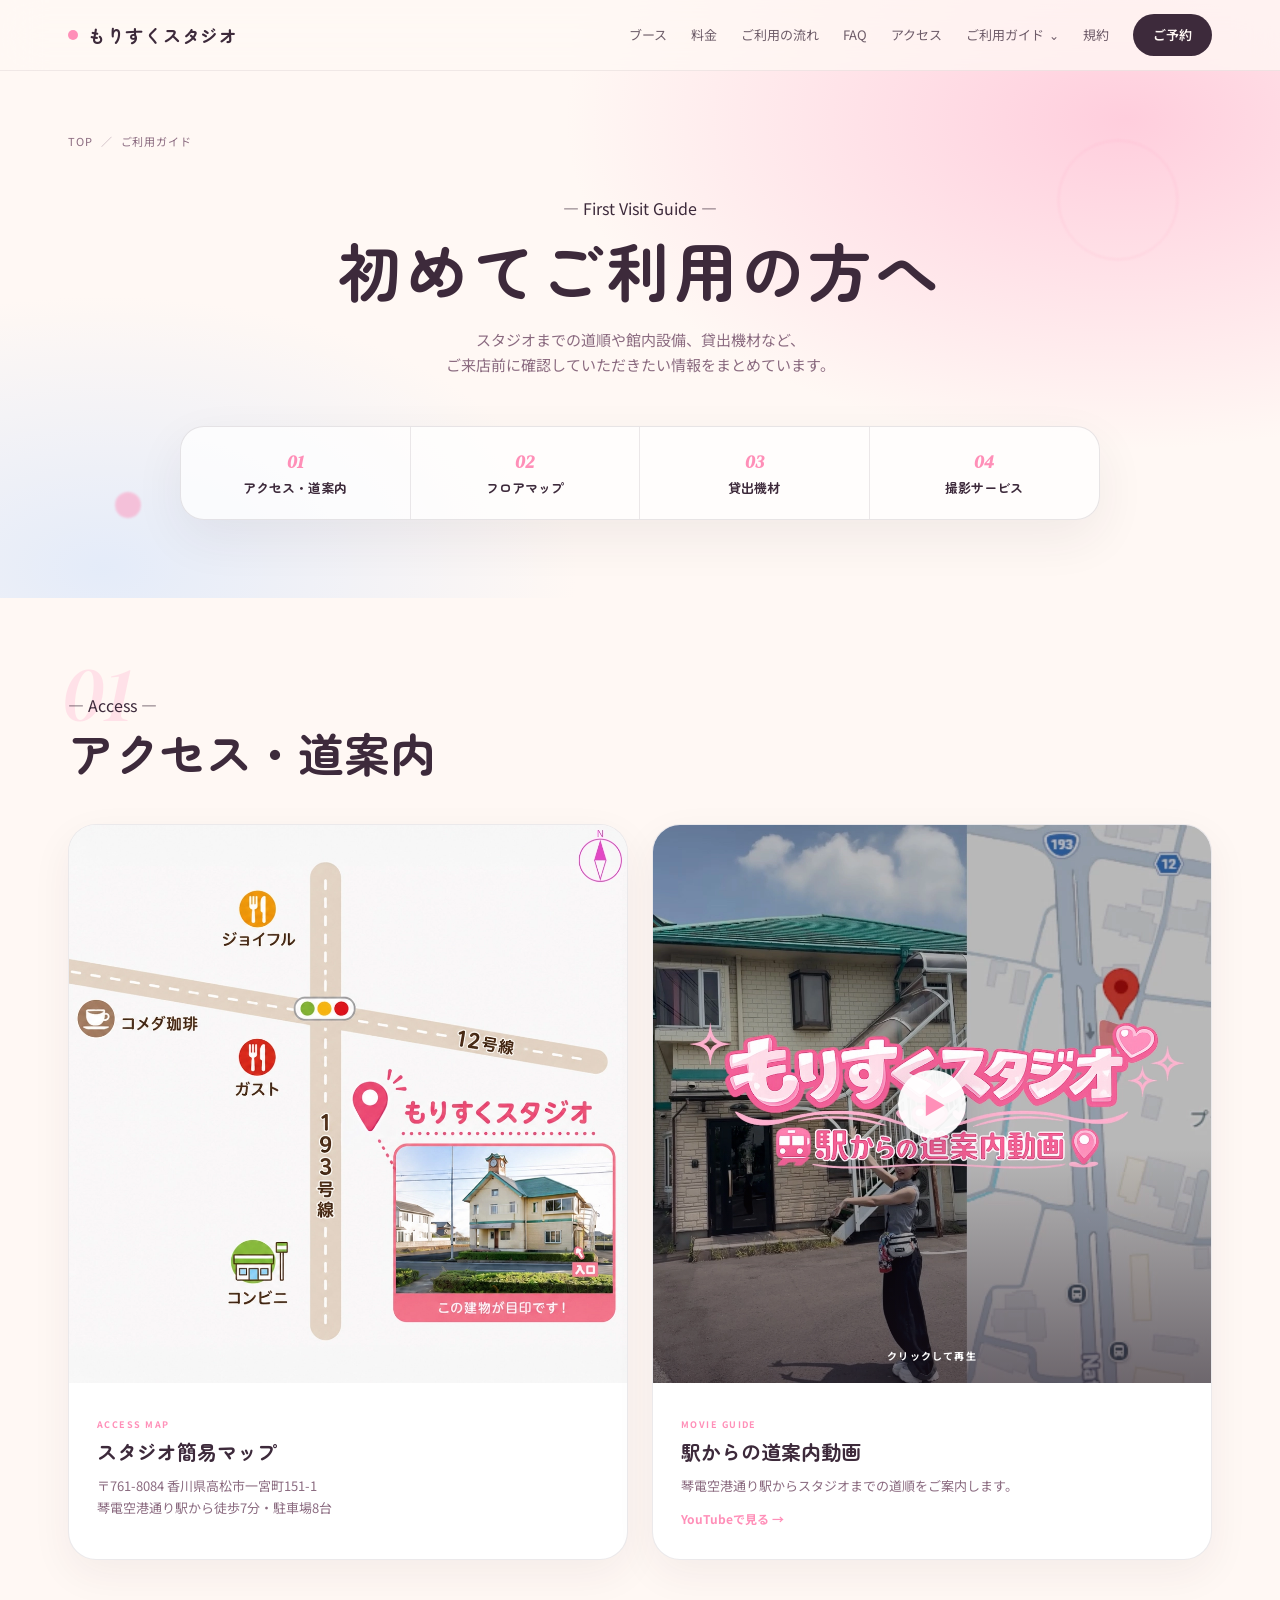
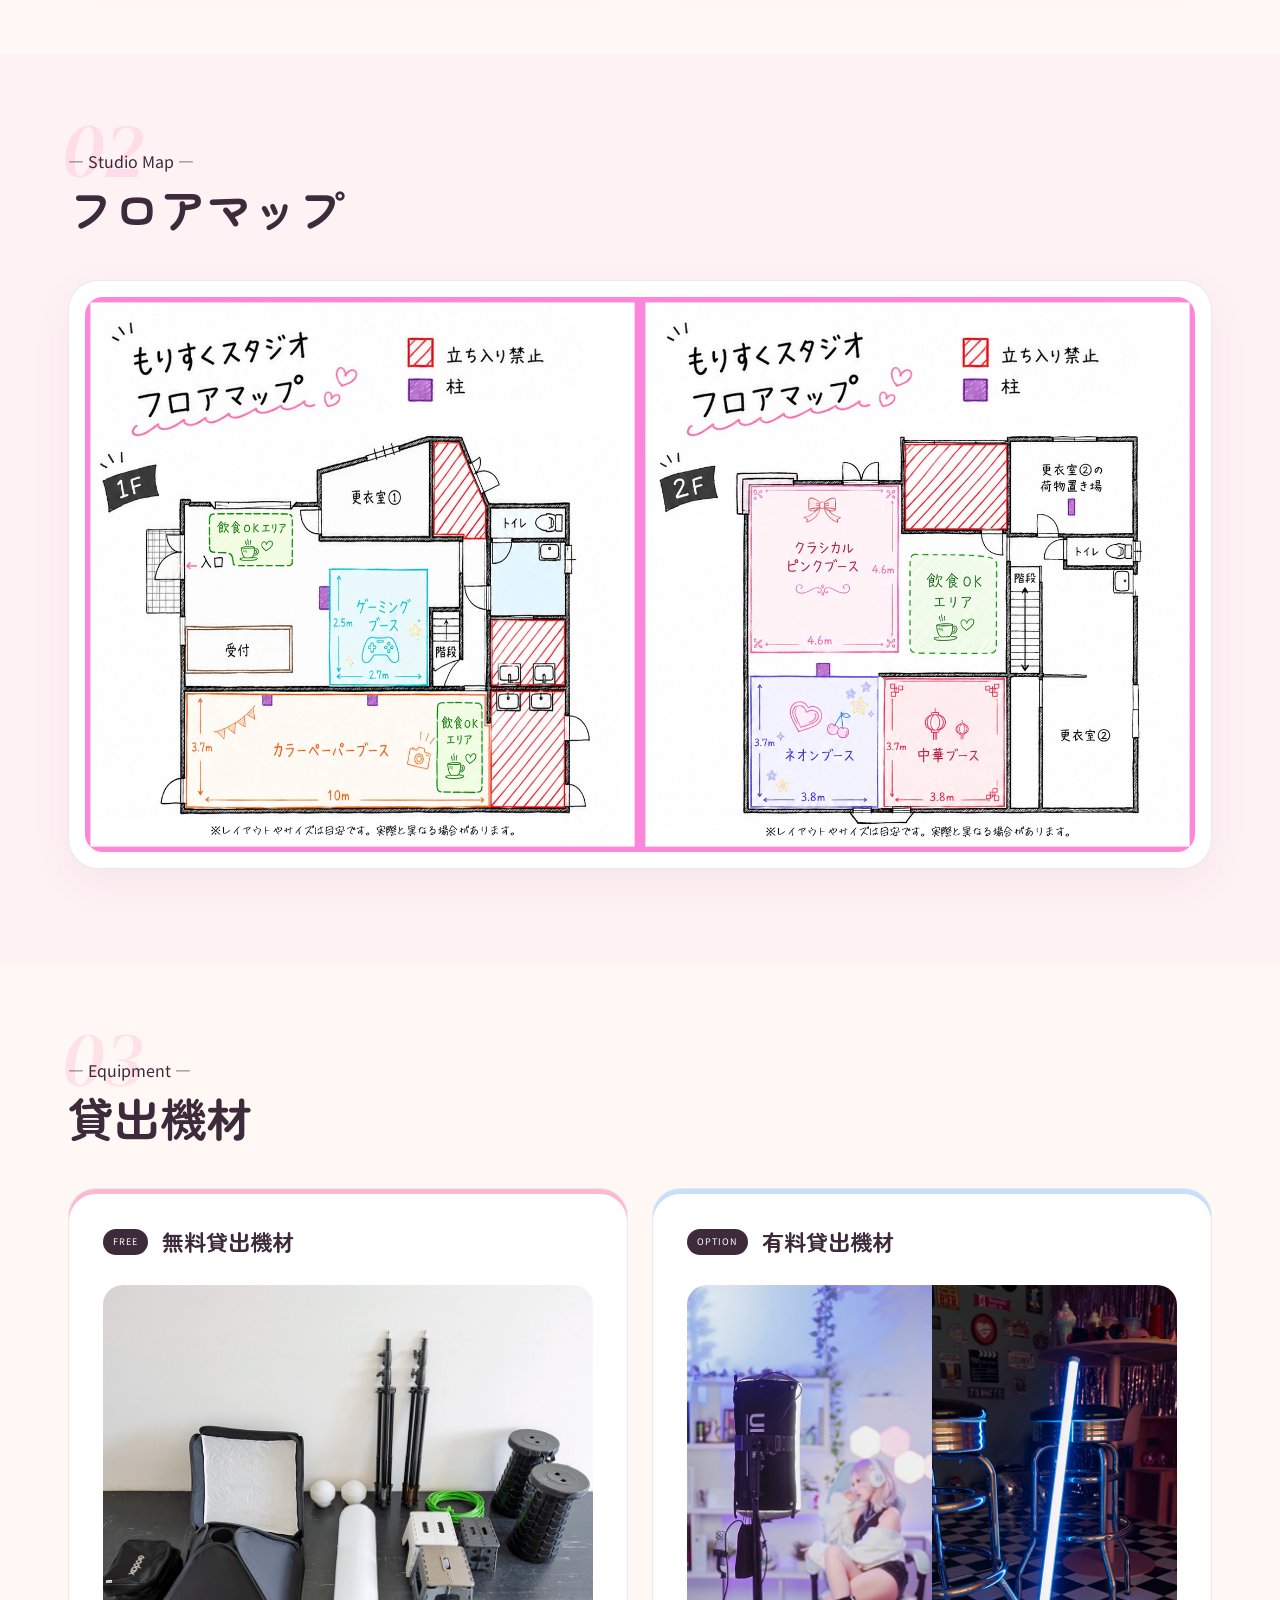
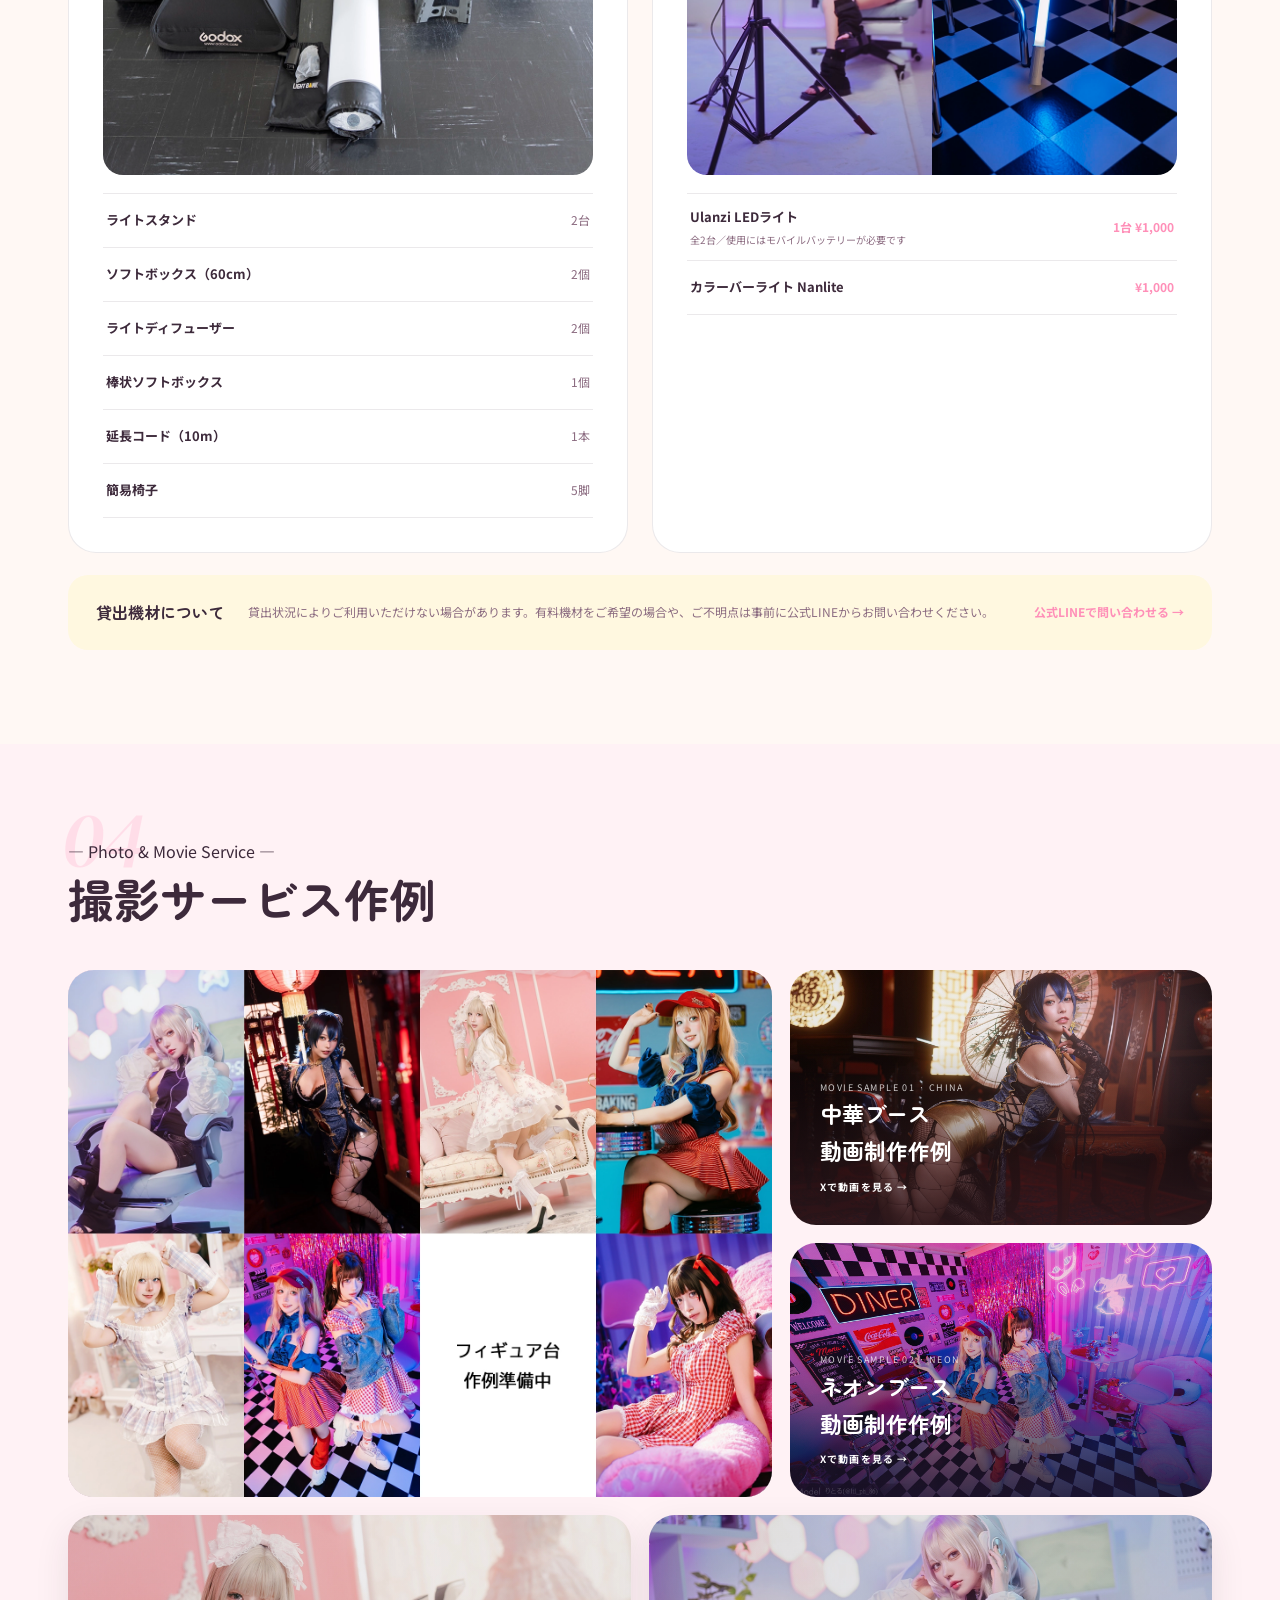
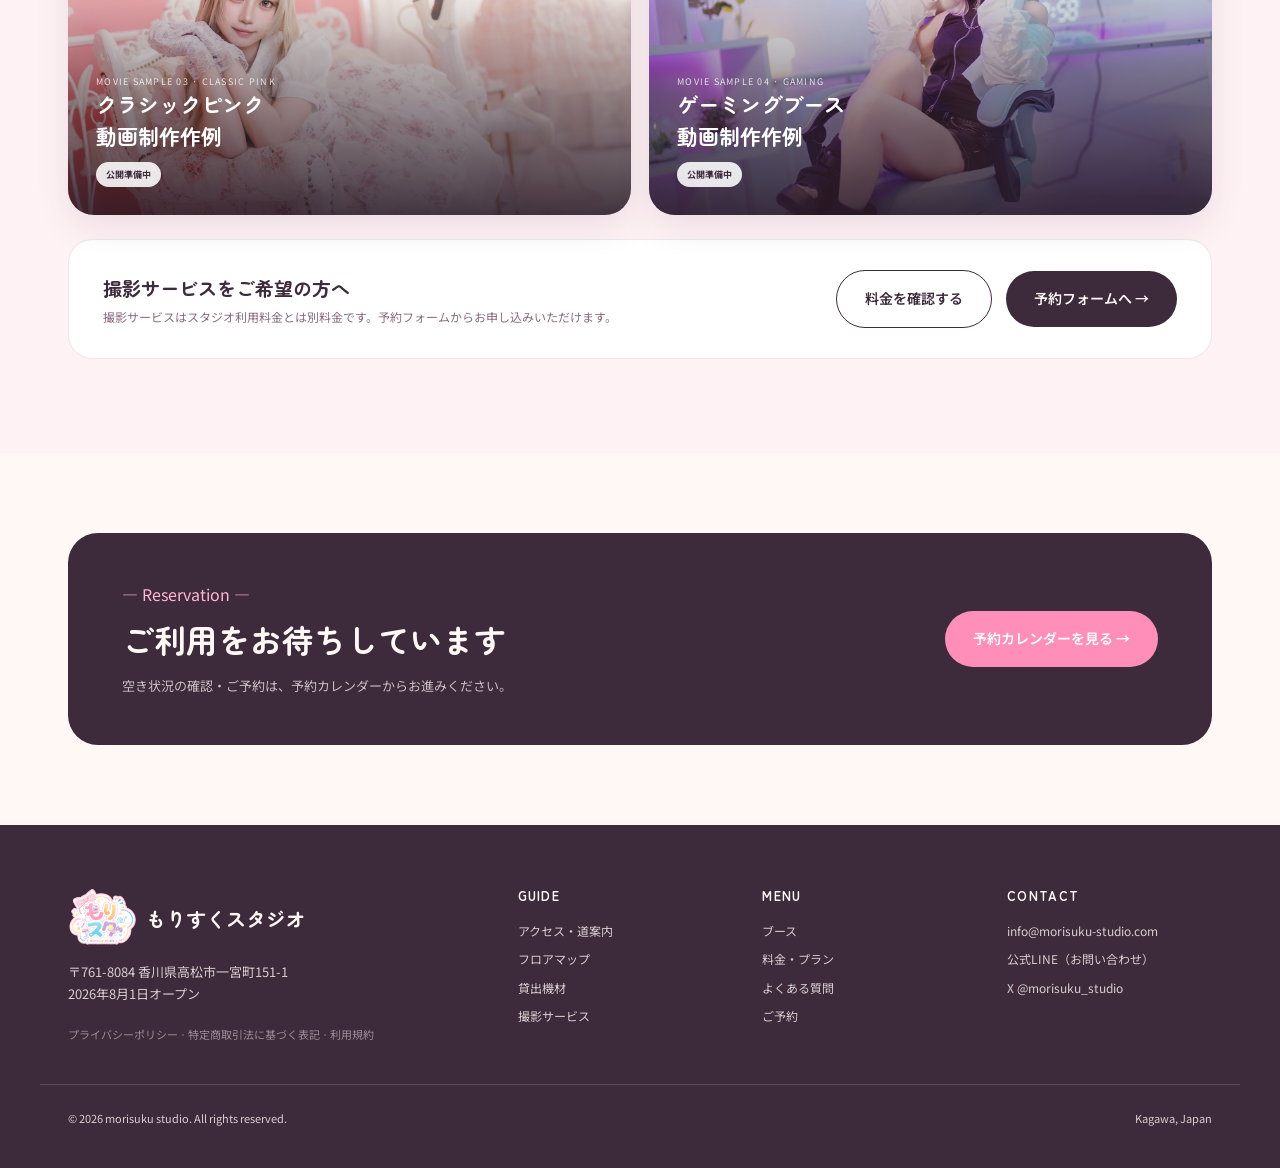
==== commit 41735e1d: "Add files via upload" ====
--- a/guide.html
+++ b/guide.html
@@ -10,8 +10,8 @@
   <link rel="preconnect" href="https://fonts.googleapis.com" />
   <link rel="preconnect" href="https://fonts.gstatic.com" crossorigin />
   <link href="https://fonts.googleapis.com/css2?family=Zen+Maru+Gothic:wght@400;500;700;900&family=Noto+Sans+JP:wght@300;400;500;600;700&family=DM+Serif+Display:ital@0;1&display=swap" rel="stylesheet" />
-  <link rel="stylesheet" href="styles.css?v=guide-photo-v75" />
-  <link rel="stylesheet" href="guide.css?v=guide-photo-v75" />
+  <link rel="stylesheet" href="styles.css?v=mobile-guide-v78" />
+  <link rel="stylesheet" href="guide.css?v=mobile-guide-v78" />
 </head>
 <body class="guide-page">
   <nav class="nav">
@@ -32,6 +32,7 @@
             <a href="#service"><small>04</small>撮影サービス</a>
           </div>
         </div>
+        <a href="guide.html" class="nav-guide-mobile">ガイド</a>
         <a href="terms.html?v=header-v70" class="nav-terms">規約</a>
         <a href="index.html#booking" class="nav-cta">ご予約</a>
       </div>
@@ -71,7 +72,7 @@
             <div class="guide-card-text">
               <span class="guide-label">ACCESS MAP</span>
               <h3>スタジオ簡易マップ</h3>
-              <p>〒761-8084 香川県高松市一宮町151-1<br />琴電空港通駅から徒歩7分・駐車場8台</p>
+              <p>〒761-8084 香川県高松市一宮町151-1<br />琴電空港通り駅から徒歩7分・駐車場8台</p>
             </div>
           </article>
           <article class="guide-feature-card">
@@ -85,7 +86,7 @@
             <div class="guide-card-text">
               <span class="guide-label">MOVIE GUIDE</span>
               <h3>駅からの道案内動画</h3>
-              <p>琴電空港通駅からスタジオまでの道順をご案内します。</p>
+              <p>琴電空港通り駅からスタジオまでの道順をご案内します。</p>
               <a class="guide-text-link" href="https://youtube.com/shorts/2lgghSIBvJw?feature=share" target="_blank" rel="noopener noreferrer">YouTubeで見る →</a>
             </div>
           </article>
@@ -212,7 +213,7 @@
     function playRouteVideo() {
       const container = document.getElementById("route-video");
       if (!container) return;
-      container.innerHTML = '<iframe src="https://www.youtube.com/embed/2lgghSIBvJw?autoplay=1" title="琴電空港通駅からもりすくスタジオまでの道案内動画" allow="accelerometer; autoplay; clipboard-write; encrypted-media; gyroscope; picture-in-picture; web-share" allowfullscreen></iframe>';
+      container.innerHTML = '<iframe src="https://www.youtube.com/embed/2lgghSIBvJw?autoplay=1" title="琴電空港通り駅からもりすくスタジオまでの道案内動画" allow="accelerometer; autoplay; clipboard-write; encrypted-media; gyroscope; picture-in-picture; web-share" allowfullscreen></iframe>';
     }
   </script>
 </body>
--- a/styles.css
+++ b/styles.css
@@ -146,6 +146,7 @@
   color: color-mix(in srgb, var(--ink) 75%, transparent);
 }
 .nav-links a:hover { color: var(--pink-deep); }
+.nav-guide-mobile { display:none; }
 .nav-dropdown {
   position: relative;
   display: flex;
@@ -230,15 +231,27 @@
 
 @media (max-width: 820px) {
   .nav-inner { padding-left: 16px; padding-right: 16px; gap: 10px; }
-  .nav .logo { font-size: 15px; gap: 8px; }
-  .nav-links a:not(.nav-cta):not(.nav-terms) { display: none; }
+  .nav .logo { font-size: 13px; gap: 6px; letter-spacing: .01em; }
+  .nav .logo .dot { width:8px; height:8px; }
+  .nav-links a:not(.nav-cta):not(.nav-terms):not(.nav-guide-mobile) { display: none; }
   .nav-dropdown { display: none; }
-  .nav-links { gap:7px; }
+  .nav-guide-mobile {
+    display:inline-flex;
+    align-items:center;
+    padding:6px 8px;
+    border:1px solid color-mix(in srgb, var(--pink-deep) 40%, transparent);
+    border-radius:999px;
+    color:var(--ink);
+    font-size:11px;
+    white-space:nowrap;
+  }
+  .nav-links { gap:4px; }
   .nav-terms {
-    display:inline-flex; align-items:center; padding:8px 12px;
+    display:inline-flex; align-items:center; padding:6px 8px;
     border:1px solid color-mix(in srgb, var(--ink) 25%, transparent);
-    border-radius:999px; font-size:12px;
-  }
+    border-radius:999px; font-size:11px; white-space:nowrap;
+  }
+  .nav-cta { padding:8px 12px; font-size:11px; white-space:nowrap; }
 }
 
 /* ───────── HERO ───────── */
--- a/guide.css
+++ b/guide.css
@@ -396,7 +396,7 @@
 .guide-bottom-card .btn-primary { background:var(--pink-deep); color:white; white-space:nowrap; }
 
 @media (max-width:820px) {
-  .guide-page .nav-links a:not(.nav-cta):not(.nav-terms) { display:none; }
+  .guide-page .nav-links a:not(.nav-cta):not(.nav-terms):not(.nav-guide-mobile) { display:none; }
   .guide-hero { padding:112px 0 55px; }
   .guide-breadcrumb { margin-bottom:30px; }
   .guide-hero-copy { text-align:left; }
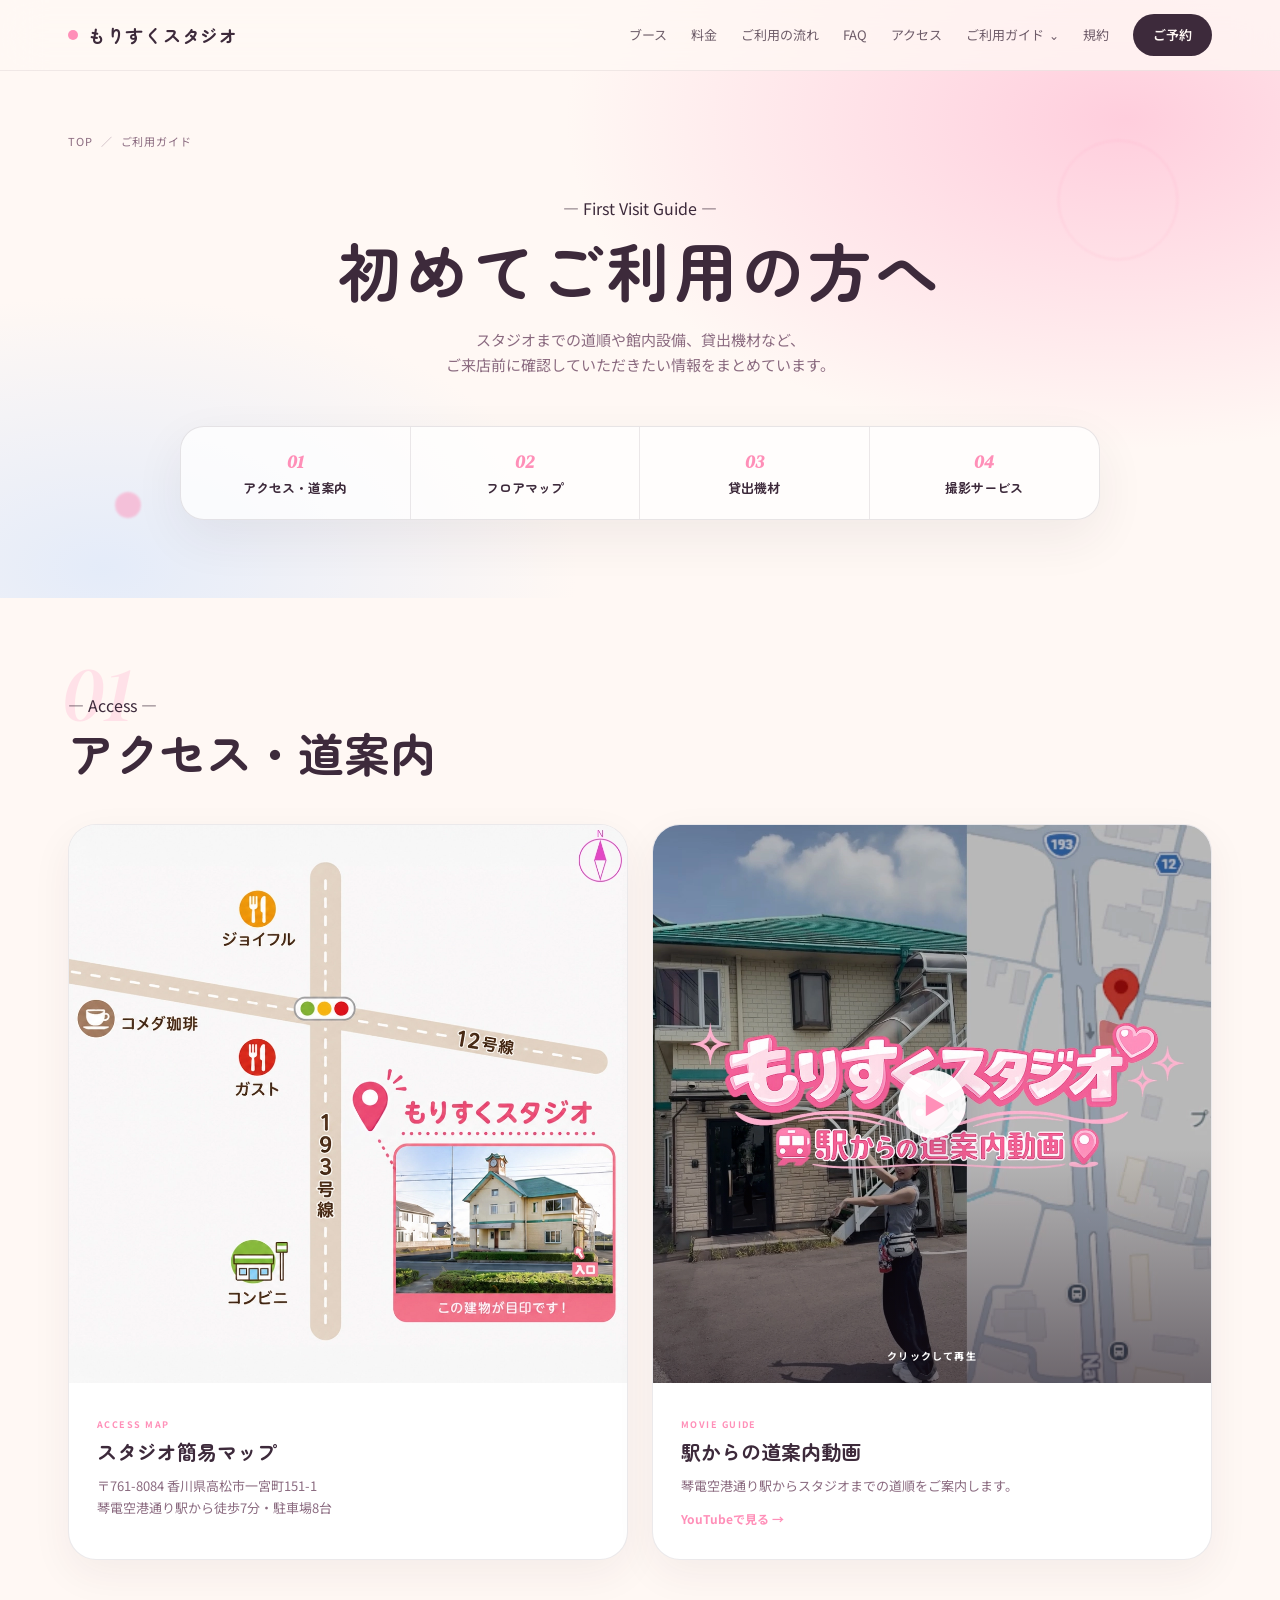
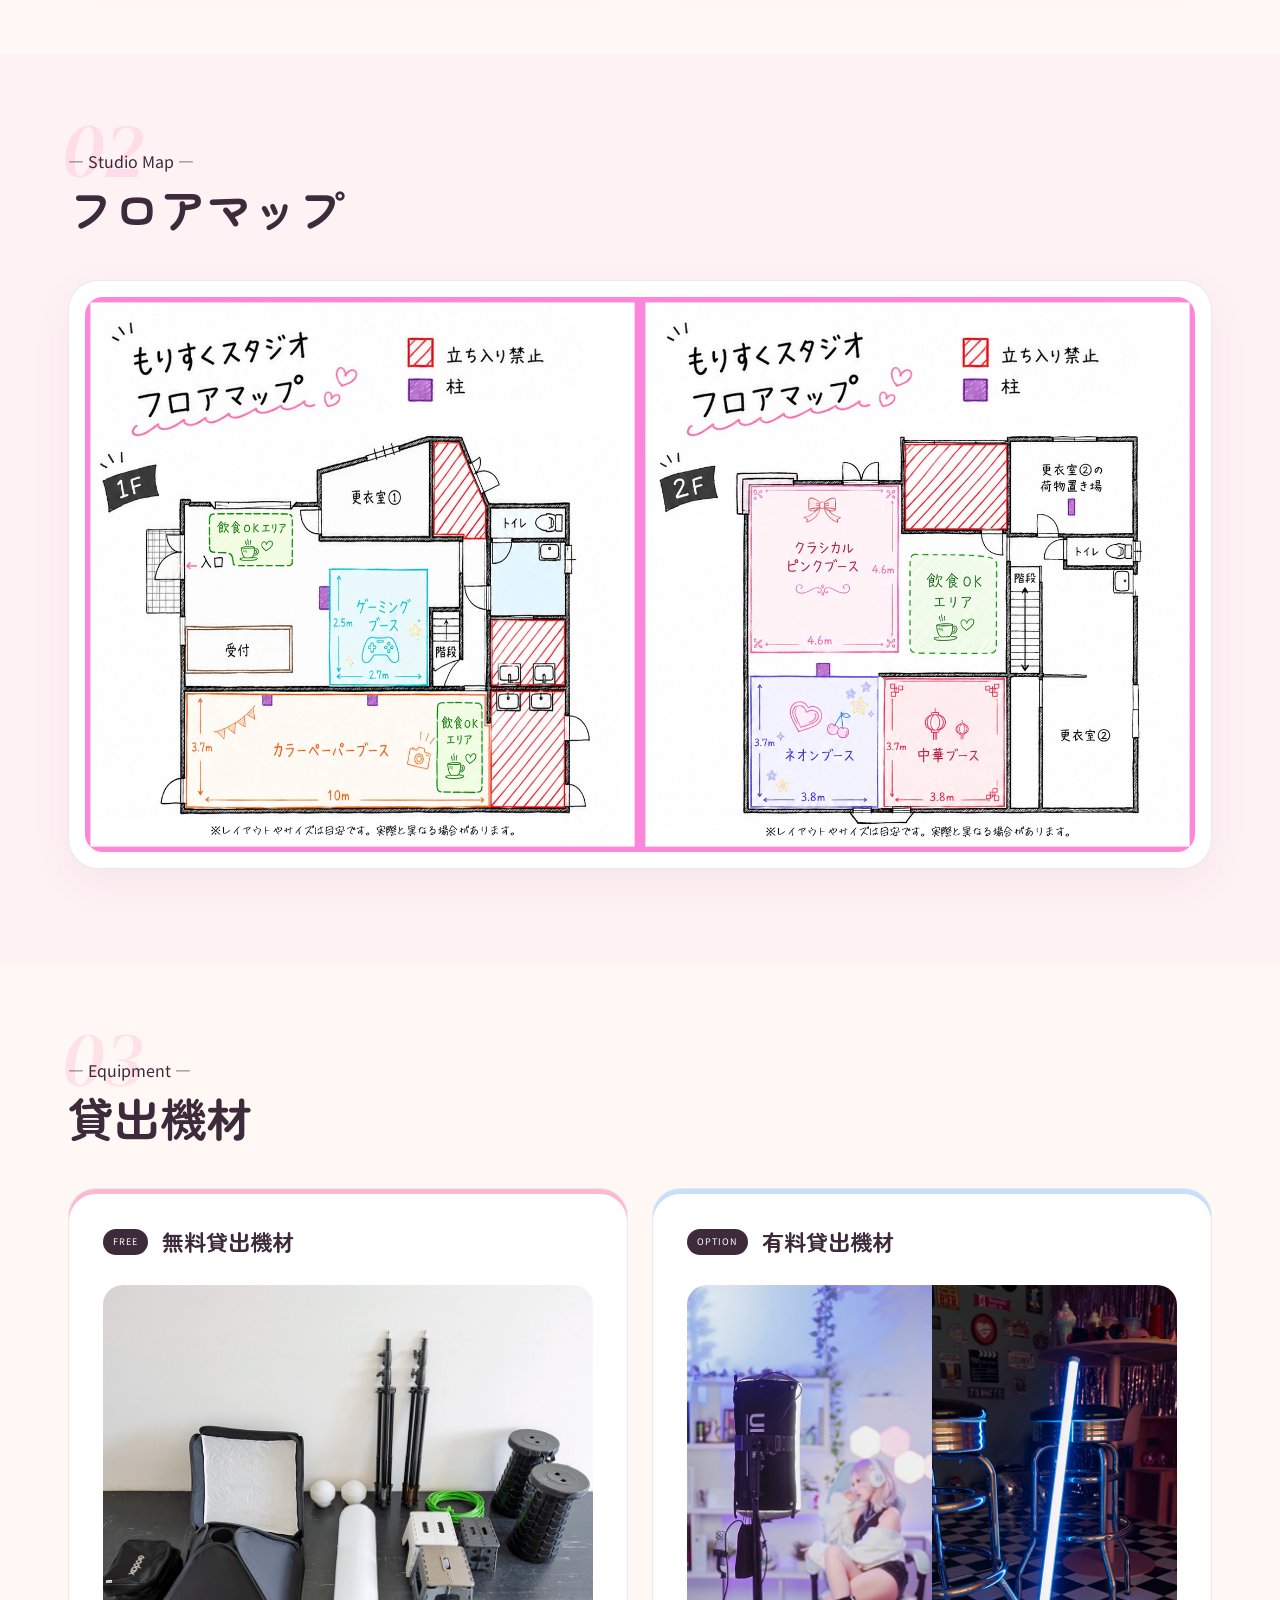
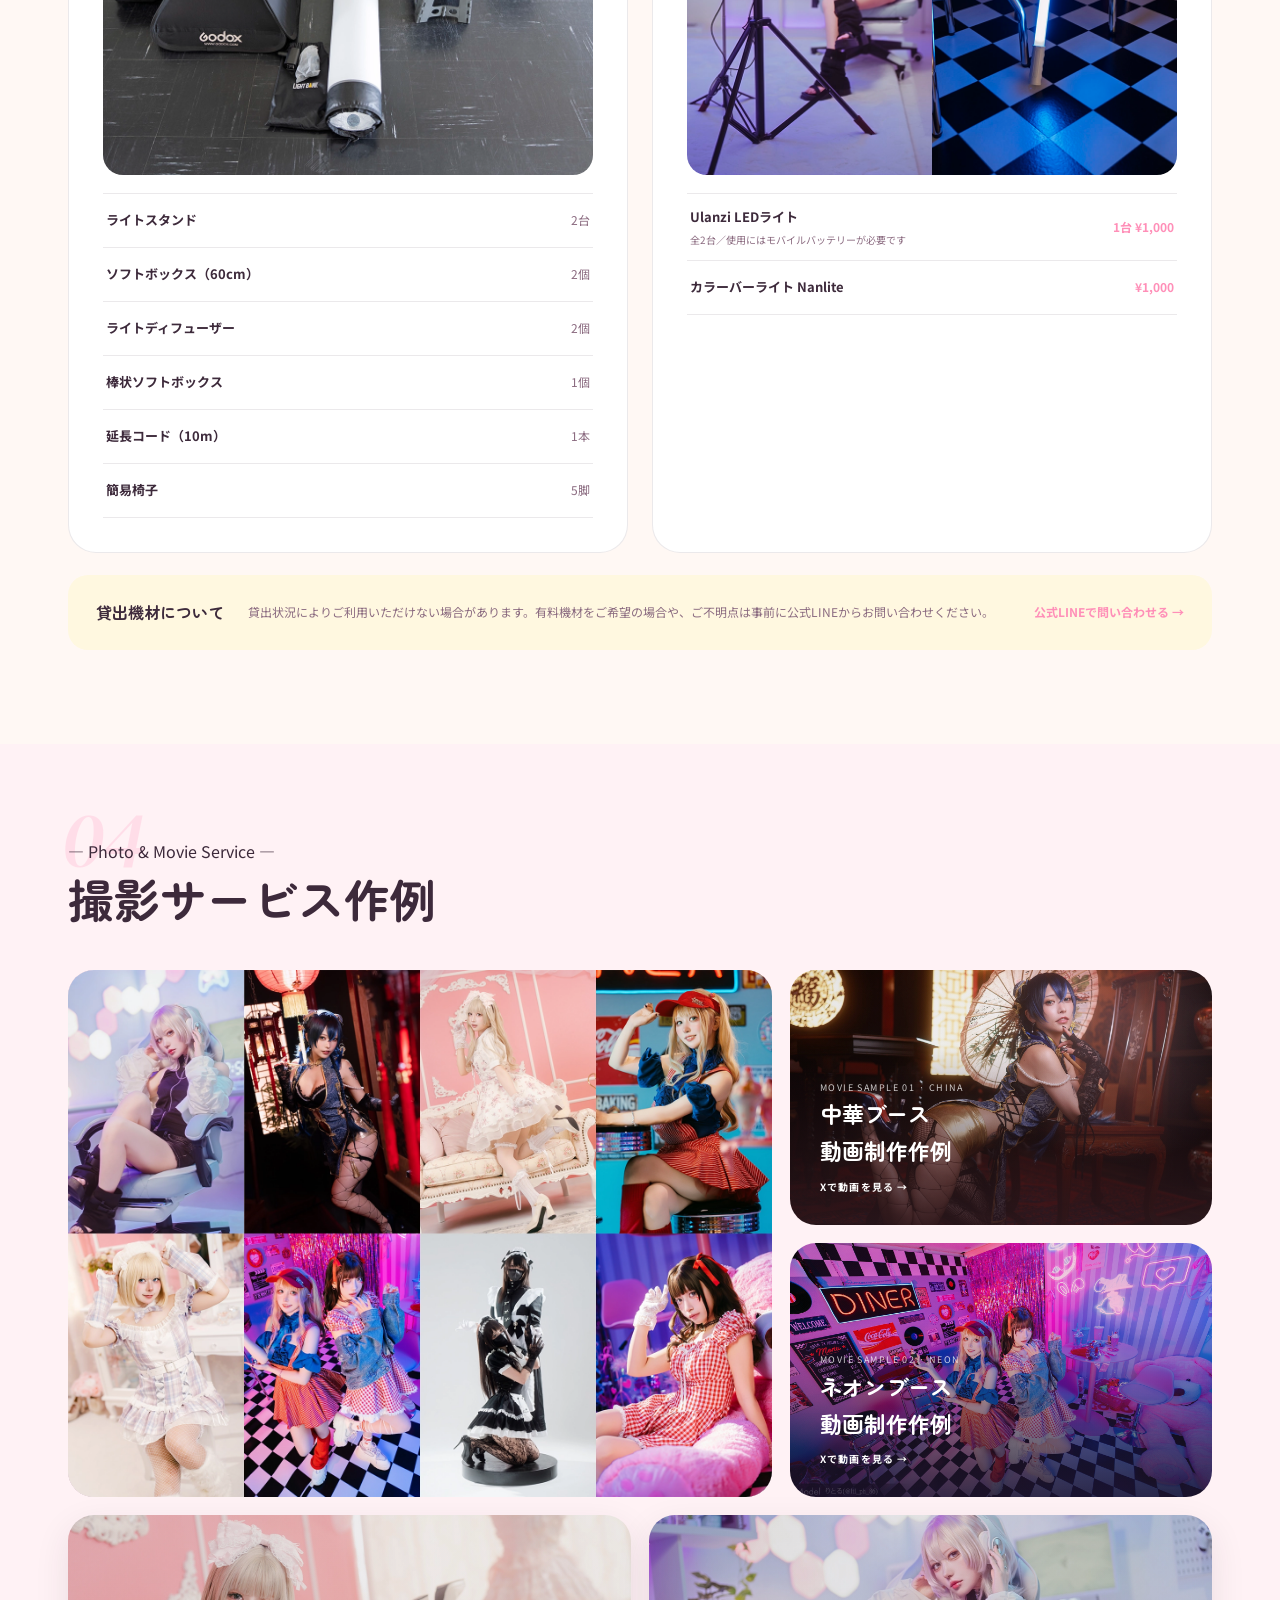
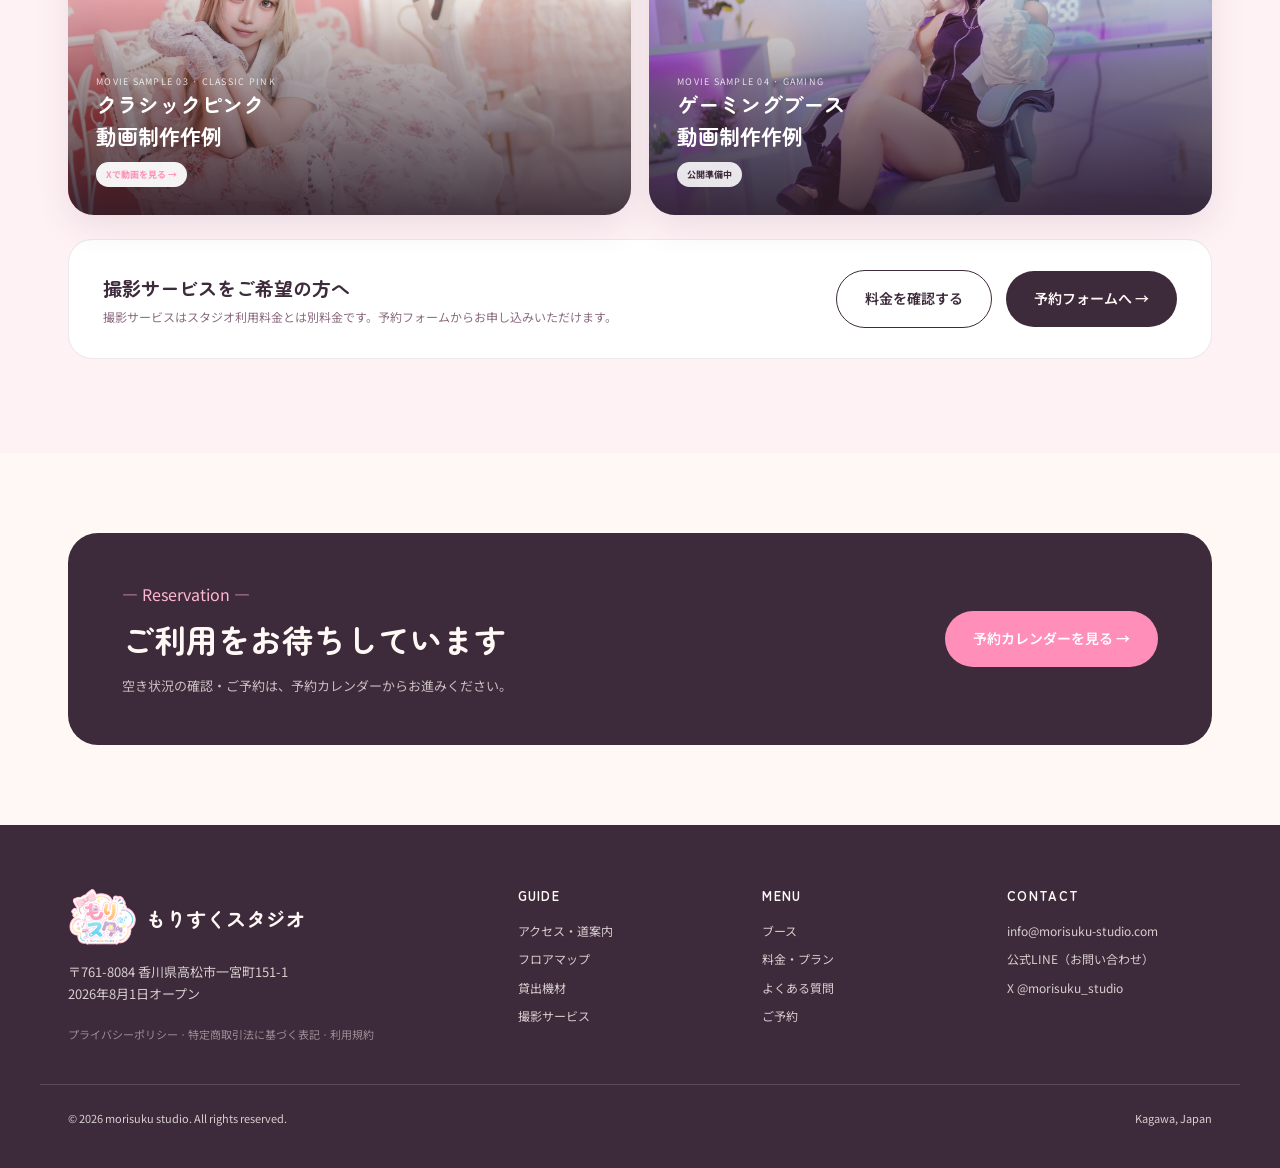
==== commit c8e19e26: "Add files via upload" ====
--- a/guide.html
+++ b/guide.html
@@ -10,8 +10,8 @@
   <link rel="preconnect" href="https://fonts.googleapis.com" />
   <link rel="preconnect" href="https://fonts.gstatic.com" crossorigin />
   <link href="https://fonts.googleapis.com/css2?family=Zen+Maru+Gothic:wght@400;500;700;900&family=Noto+Sans+JP:wght@300;400;500;600;700&family=DM+Serif+Display:ital@0;1&display=swap" rel="stylesheet" />
-  <link rel="stylesheet" href="styles.css?v=mobile-guide-v78" />
-  <link rel="stylesheet" href="guide.css?v=mobile-guide-v78" />
+  <link rel="stylesheet" href="styles.css?v=pink-movie-v80" />
+  <link rel="stylesheet" href="guide.css?v=pink-movie-v80" />
 </head>
 <body class="guide-page">
   <nav class="nav">
@@ -100,7 +100,10 @@
           <div><span class="guide-number">02</span><div class="kicker">— Studio Map —</div><h2>フロアマップ</h2></div>
         </div>
         <div class="floor-map-image">
-          <img src="assets/guide-floor-map.png" alt="もりすくスタジオ1階・2階フロアマップ" />
+          <picture>
+            <source media="(max-width: 820px)" srcset="assets/guide-floor-map-mobile.png" />
+            <img src="assets/guide-floor-map.png" alt="もりすくスタジオ1階・2階フロアマップ" />
+          </picture>
         </div>
       </div>
     </section>
@@ -167,11 +170,11 @@
           </a>
         </div>
         <div class="service-booth-grid">
-          <div class="service-booth-card pink-sample">
+          <a class="service-booth-card pink-sample published" href="https://x.com/morisuku_studio/status/2082798369202958403?s=20" target="_blank" rel="noopener noreferrer">
             <span>MOVIE SAMPLE 03 · CLASSIC PINK</span>
             <strong>クラシックピンク<br />動画制作作例</strong>
-            <small>公開準備中</small>
-          </div>
+            <small>Xで動画を見る →</small>
+          </a>
           <div class="service-booth-card game-sample">
             <span>MOVIE SAMPLE 04 · GAMING</span>
             <strong>ゲーミングブース<br />動画制作作例</strong>
--- a/guide.css
+++ b/guide.css
@@ -206,6 +206,7 @@
   height:auto;
   border-radius:18px;
 }
+.floor-map-image picture { display:block; }
 
 .equipment-columns { display:grid; grid-template-columns:1fr 1fr; gap:24px; }
 .equipment-panel { padding:34px; border-radius:28px; border:1px solid color-mix(in srgb,var(--ink) 10%,transparent); background:white; }
@@ -370,6 +371,17 @@
   color:var(--ink);
   font-size:9px;
   font-weight:700;
+}
+.service-booth-card.published {
+  transition:transform .25s, box-shadow .25s;
+}
+.service-booth-card.published:hover {
+  transform:translateY(-3px);
+  box-shadow:0 18px 42px rgba(61,42,59,.2);
+}
+.service-booth-card.published small {
+  background:rgba(255,255,255,.94);
+  color:var(--pink-deep);
 }
 .pink-sample { background:url("assets/pink1.webp") center/cover no-repeat; }
 .game-sample { background:url("assets/game1.webp") center/cover no-repeat; }
@@ -418,8 +430,8 @@
   .guide-video-placeholder { min-height:220px; }
   .guide-wide-copy { padding:28px; }
   .floor-placeholder { padding:10px; }
-  .floor-map-image { padding:7px; border-radius:20px; overflow-x:auto; }
-  .floor-map-image img { min-width:760px; border-radius:14px; }
+  .floor-map-image { padding:7px; border-radius:20px; overflow:hidden; }
+  .floor-map-image img { min-width:0; width:100%; border-radius:14px; }
   .floor-paper { min-height:430px; padding:32px 12px 12px; gap:7px; }
   .floor-room { font-size:10px; border-width:1px; padding:5px; }
   .equipment-panel { padding:25px; }
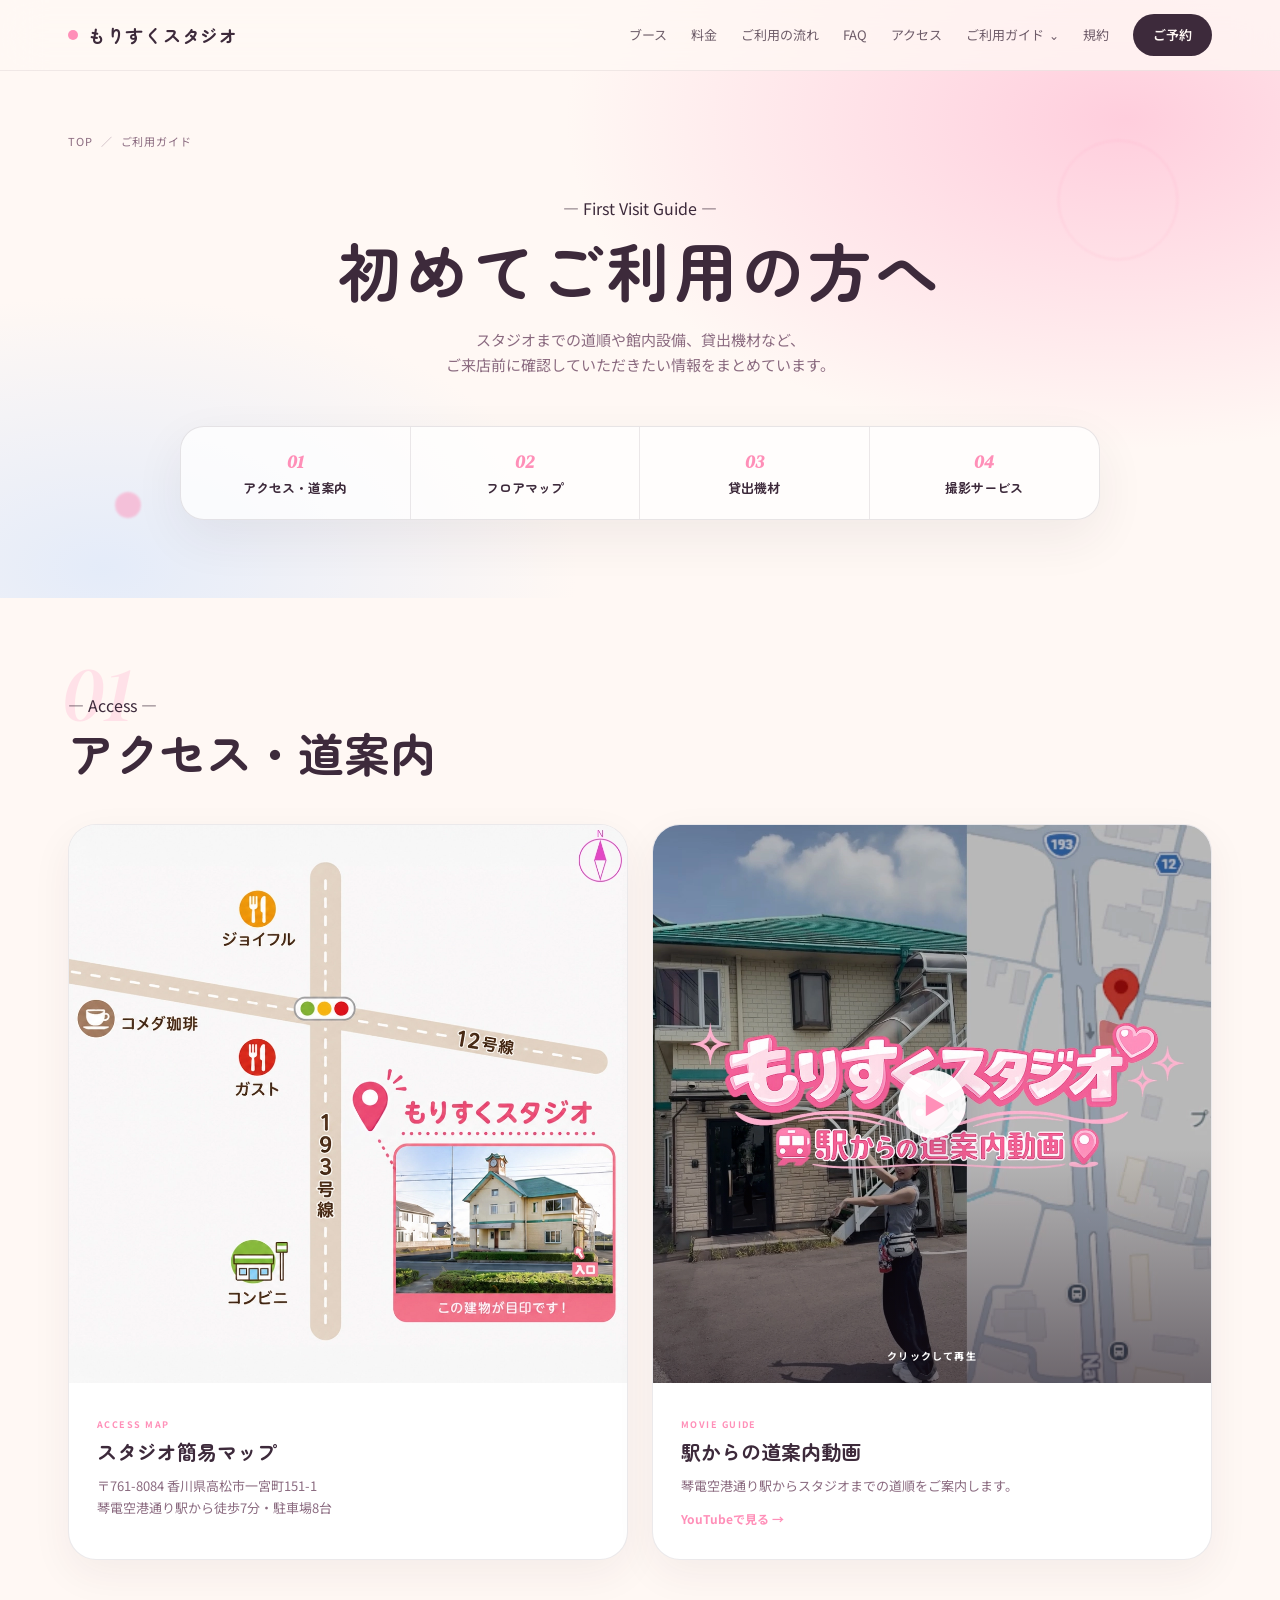
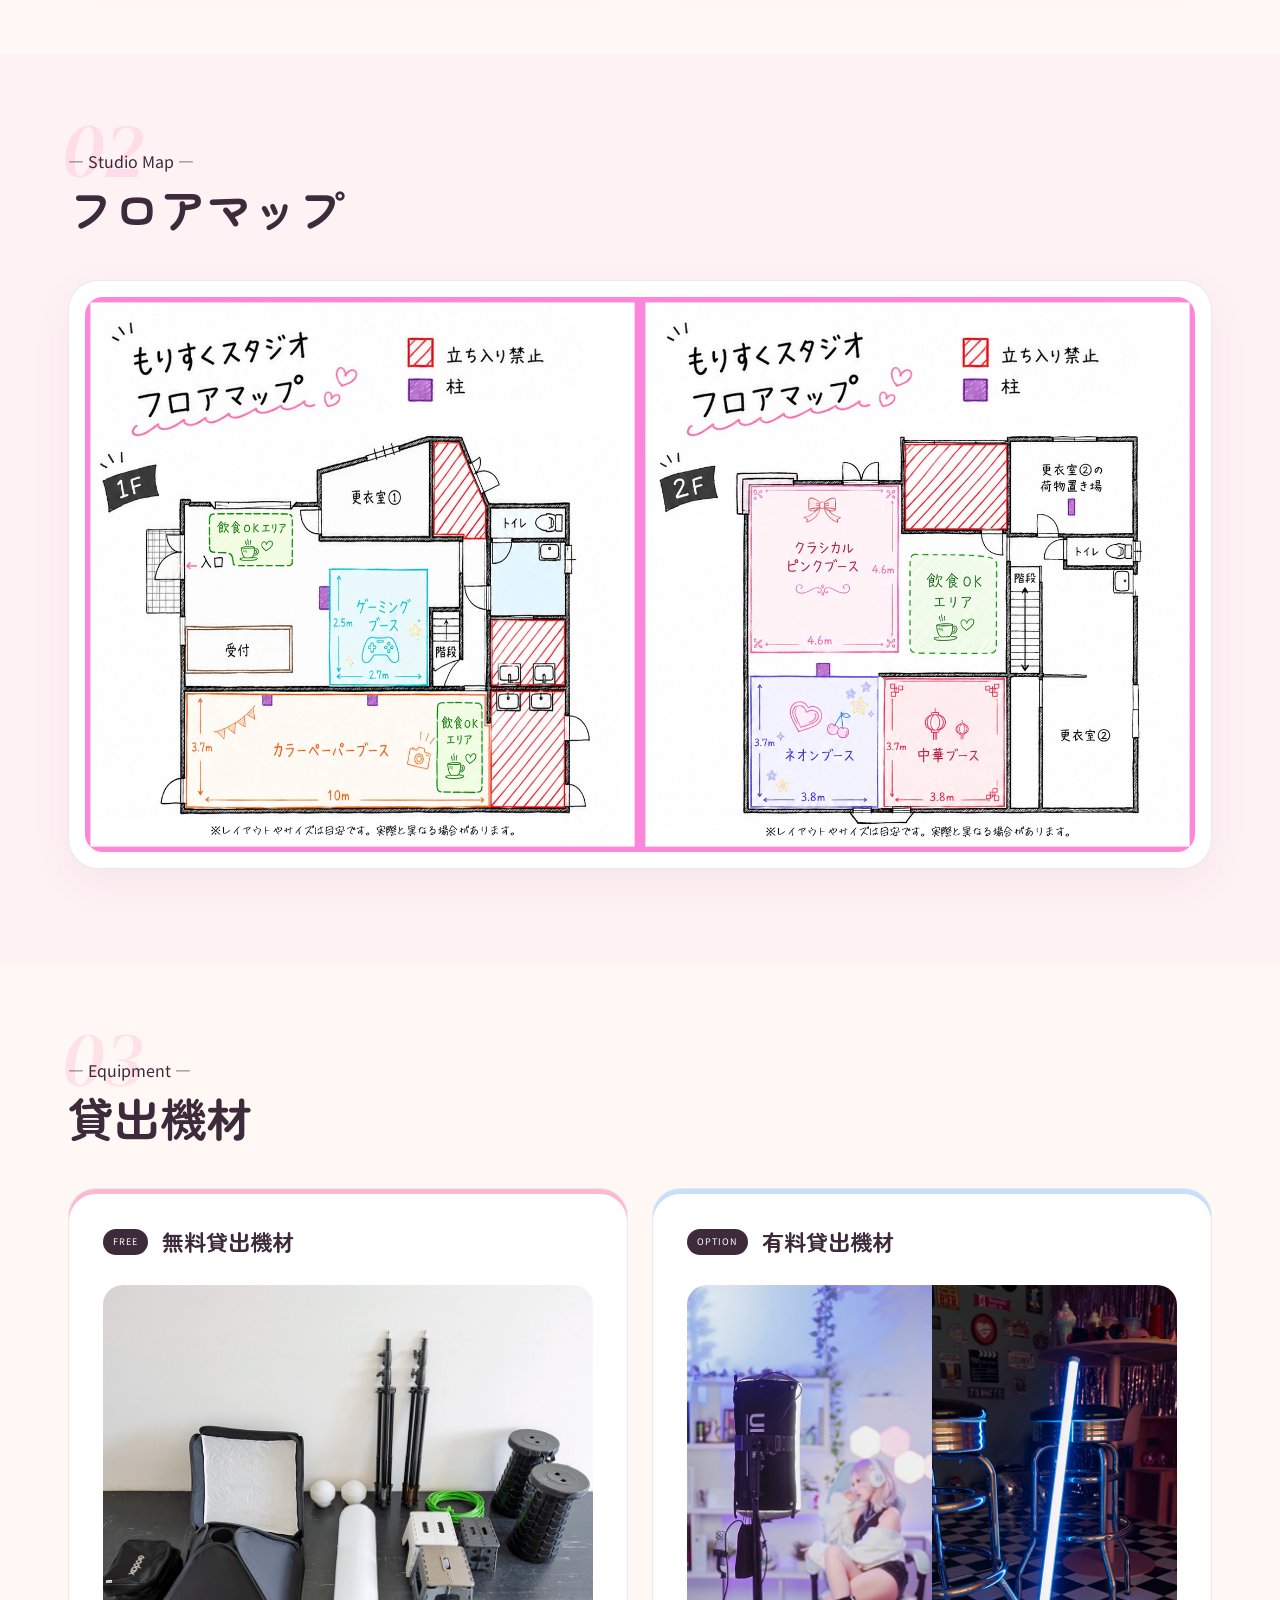
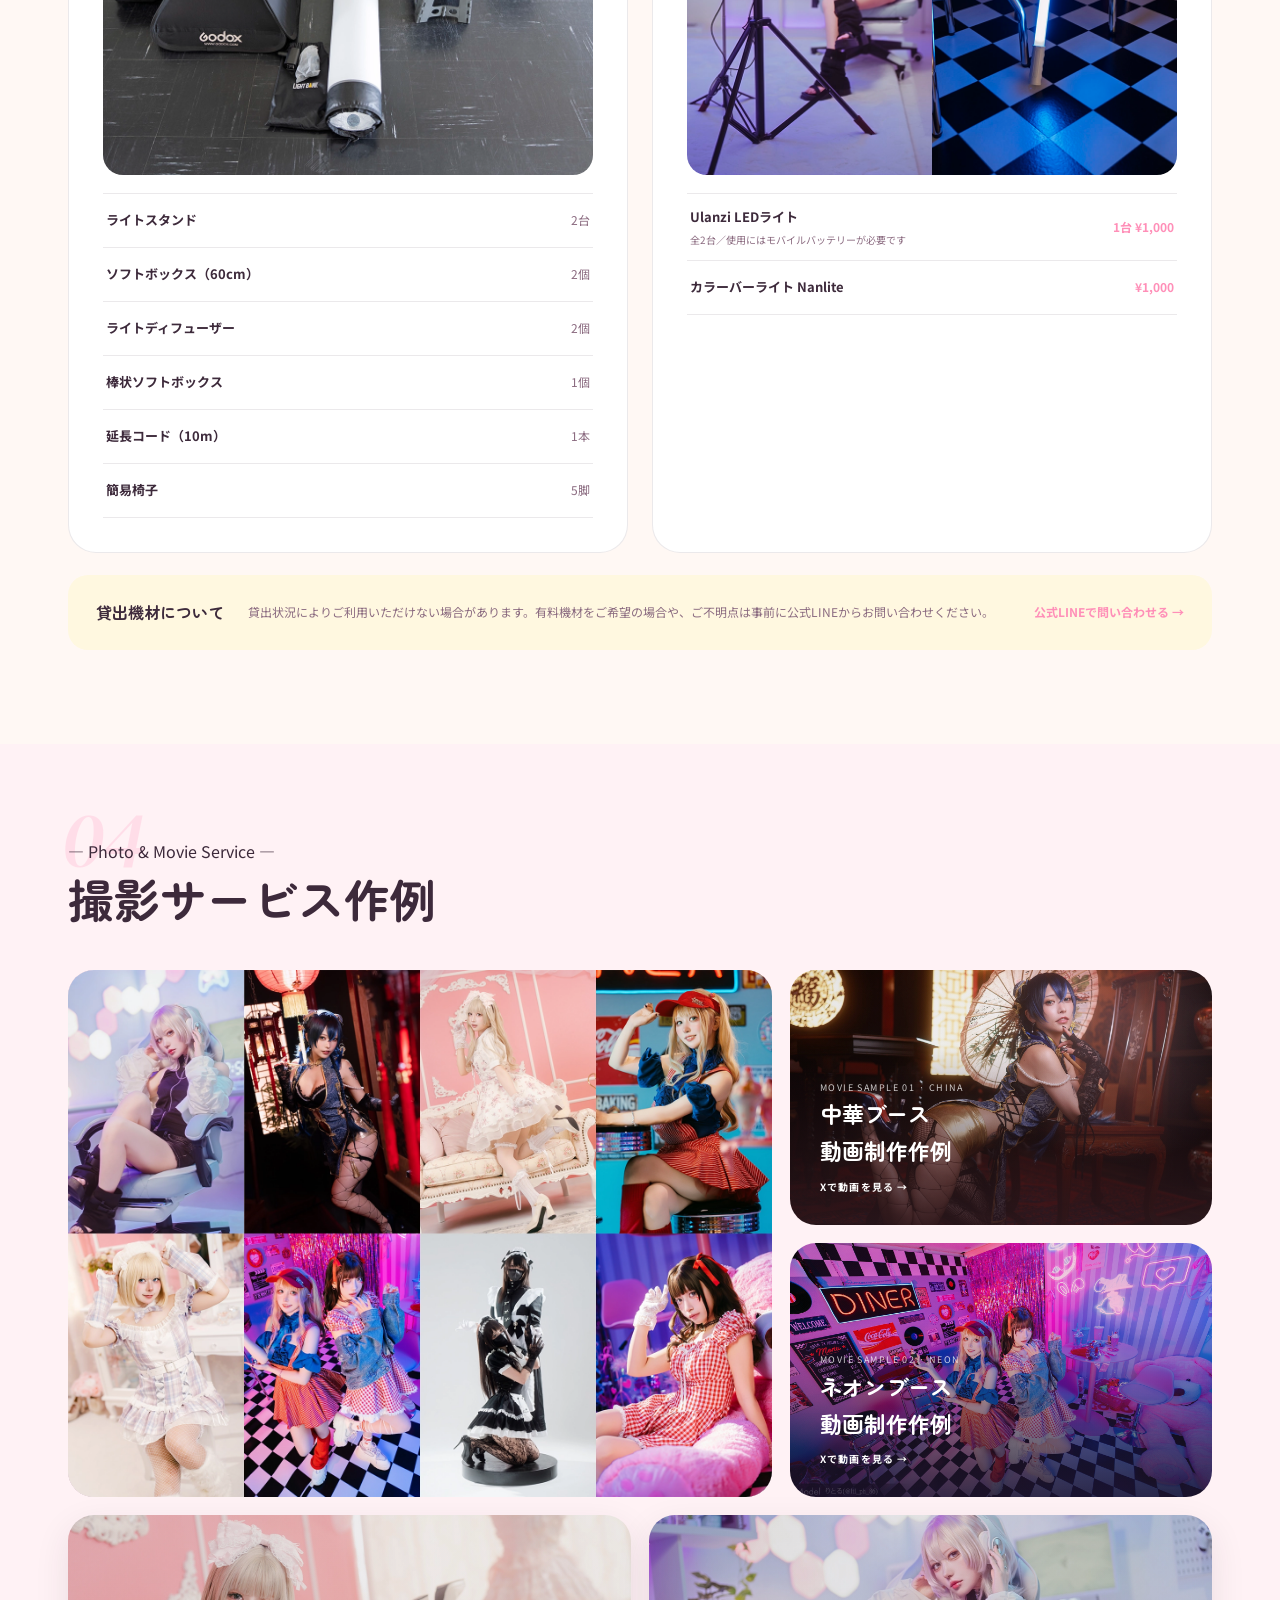
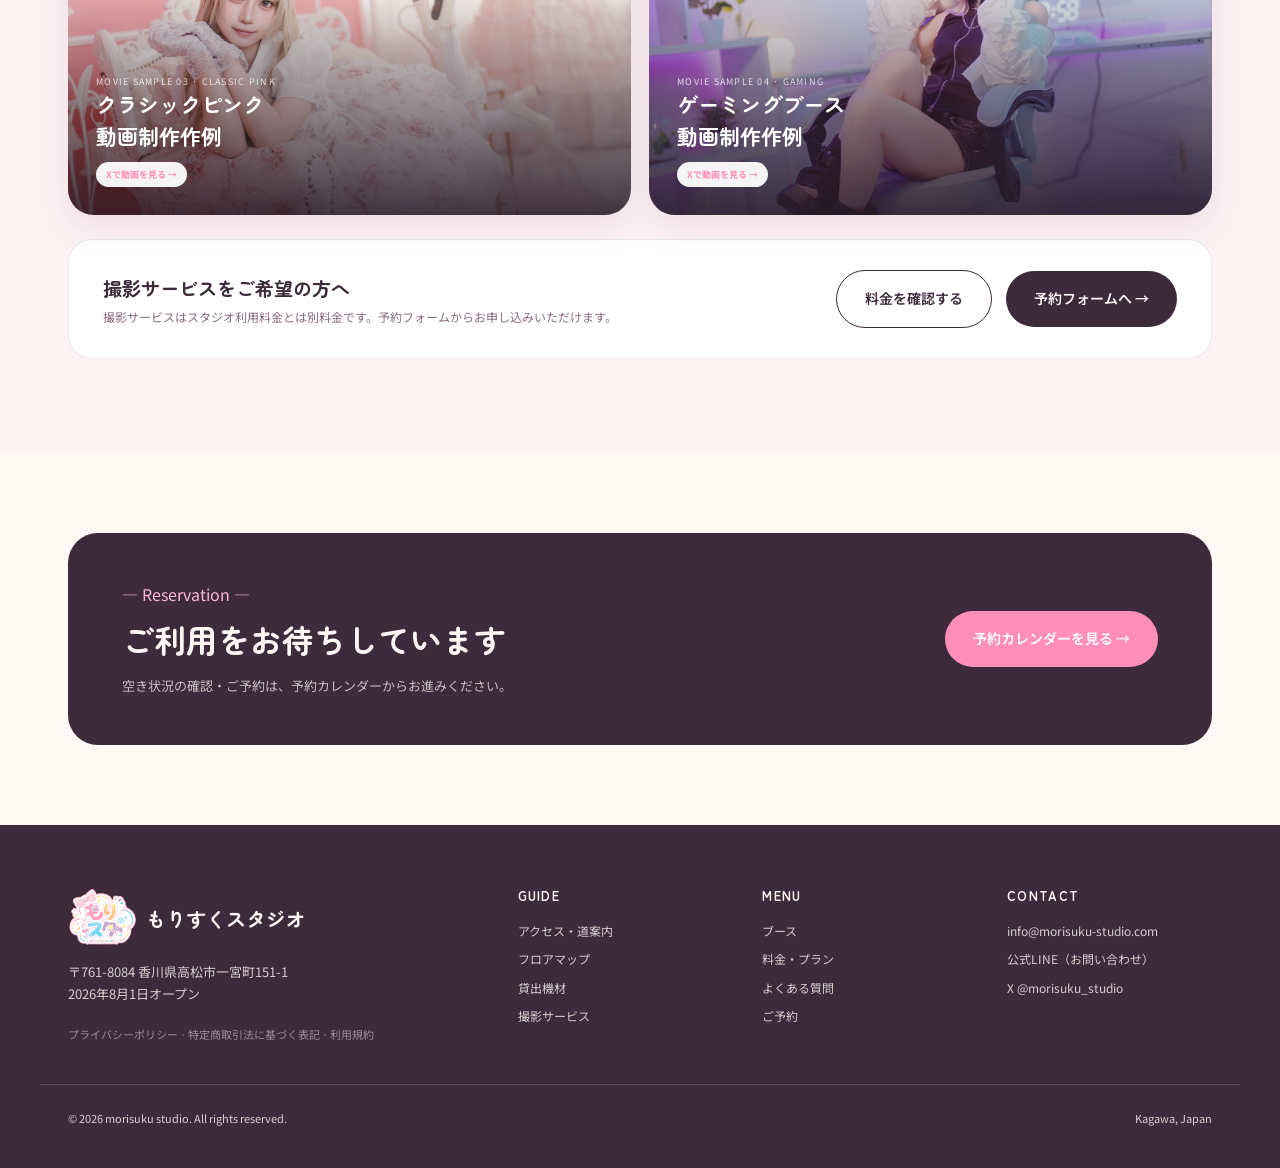
==== commit 8de9a1a9: "Add files via upload" ====
--- a/guide.html
+++ b/guide.html
@@ -10,8 +10,8 @@
   <link rel="preconnect" href="https://fonts.googleapis.com" />
   <link rel="preconnect" href="https://fonts.gstatic.com" crossorigin />
   <link href="https://fonts.googleapis.com/css2?family=Zen+Maru+Gothic:wght@400;500;700;900&family=Noto+Sans+JP:wght@300;400;500;600;700&family=DM+Serif+Display:ital@0;1&display=swap" rel="stylesheet" />
-  <link rel="stylesheet" href="styles.css?v=pink-movie-v80" />
-  <link rel="stylesheet" href="guide.css?v=pink-movie-v80" />
+  <link rel="stylesheet" href="styles.css?v=game-movie-v81" />
+  <link rel="stylesheet" href="guide.css?v=game-movie-v81" />
 </head>
 <body class="guide-page">
   <nav class="nav">
@@ -175,11 +175,11 @@
             <strong>クラシックピンク<br />動画制作作例</strong>
             <small>Xで動画を見る →</small>
           </a>
-          <div class="service-booth-card game-sample">
+          <a class="service-booth-card game-sample published" href="https://x.com/morisuku_studio/status/2083160753272459728?s=20" target="_blank" rel="noopener noreferrer">
             <span>MOVIE SAMPLE 04 · GAMING</span>
             <strong>ゲーミングブース<br />動画制作作例</strong>
-            <small>公開準備中</small>
-          </div>
+            <small>Xで動画を見る →</small>
+          </a>
         </div>
         <div class="service-action">
           <div><h3>撮影サービスをご希望の方へ</h3><p>撮影サービスはスタジオ利用料金とは別料金です。予約フォームからお申し込みいただけます。</p></div>
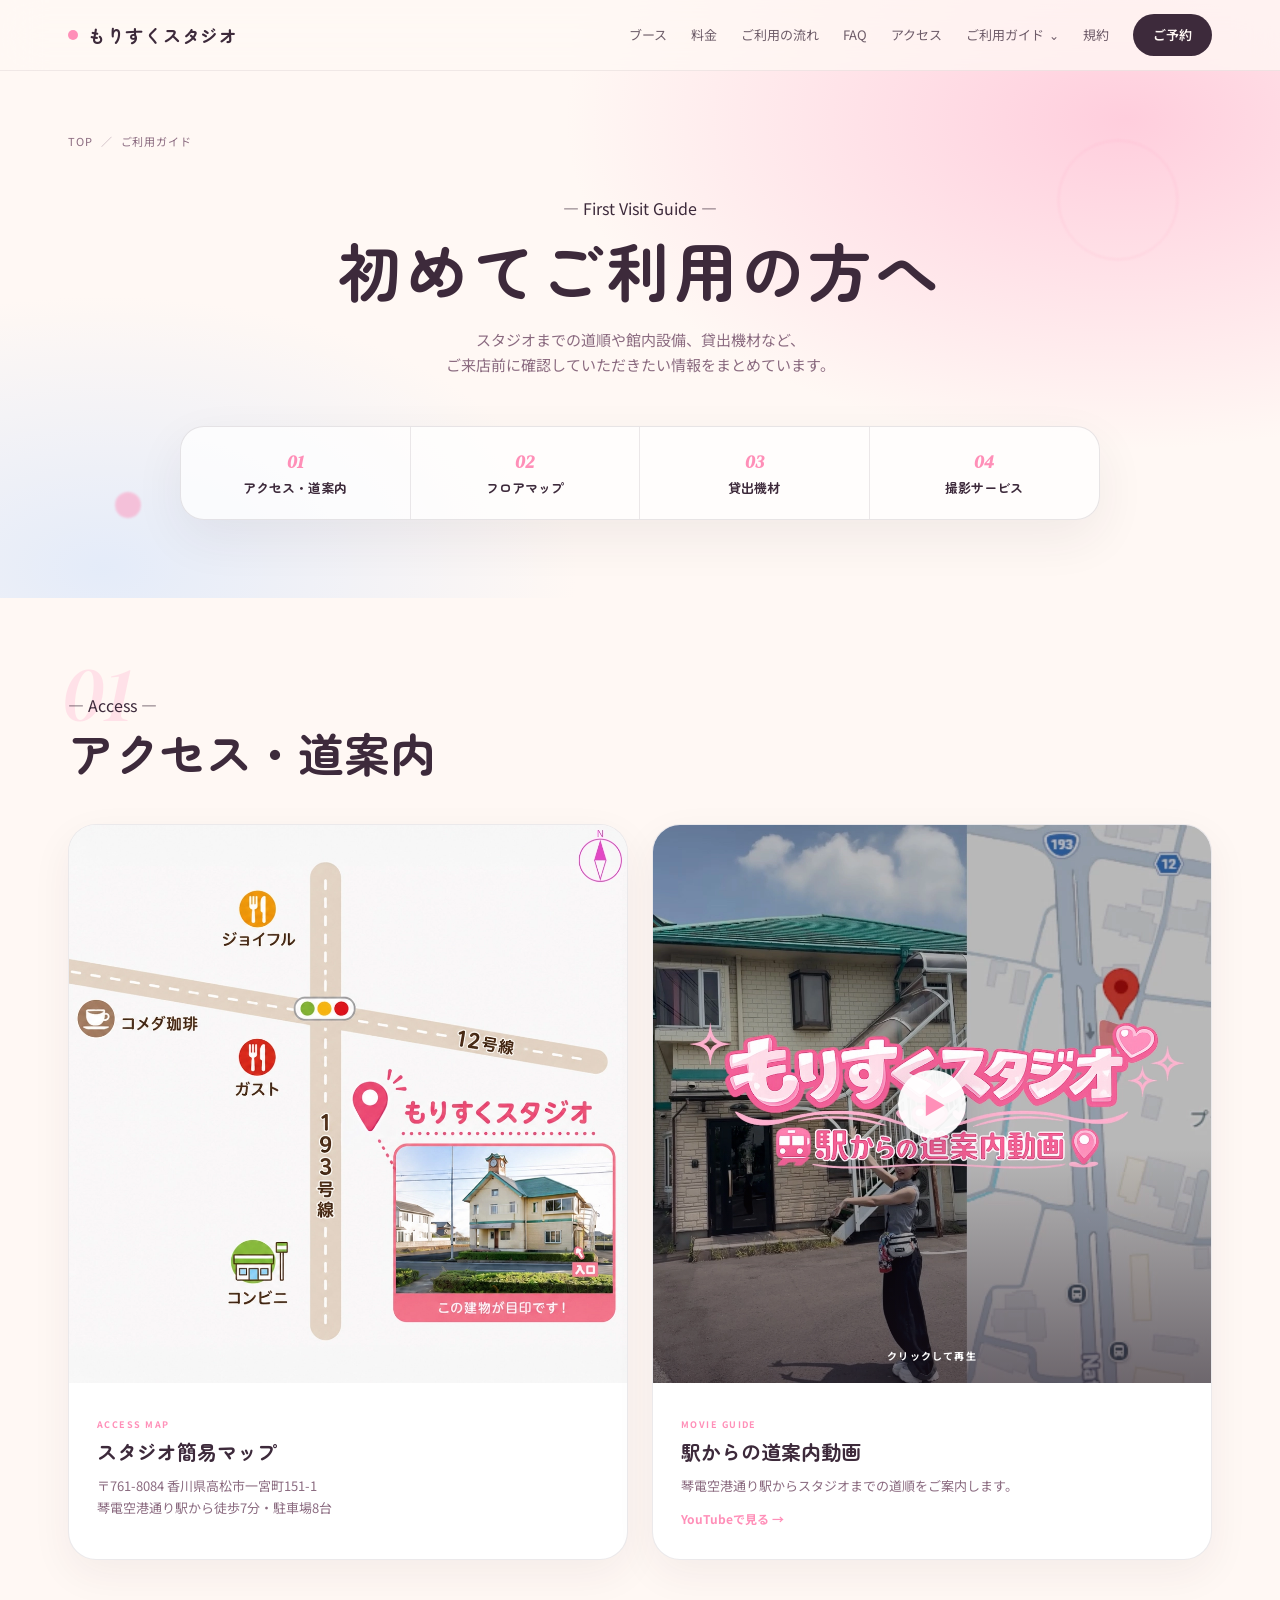
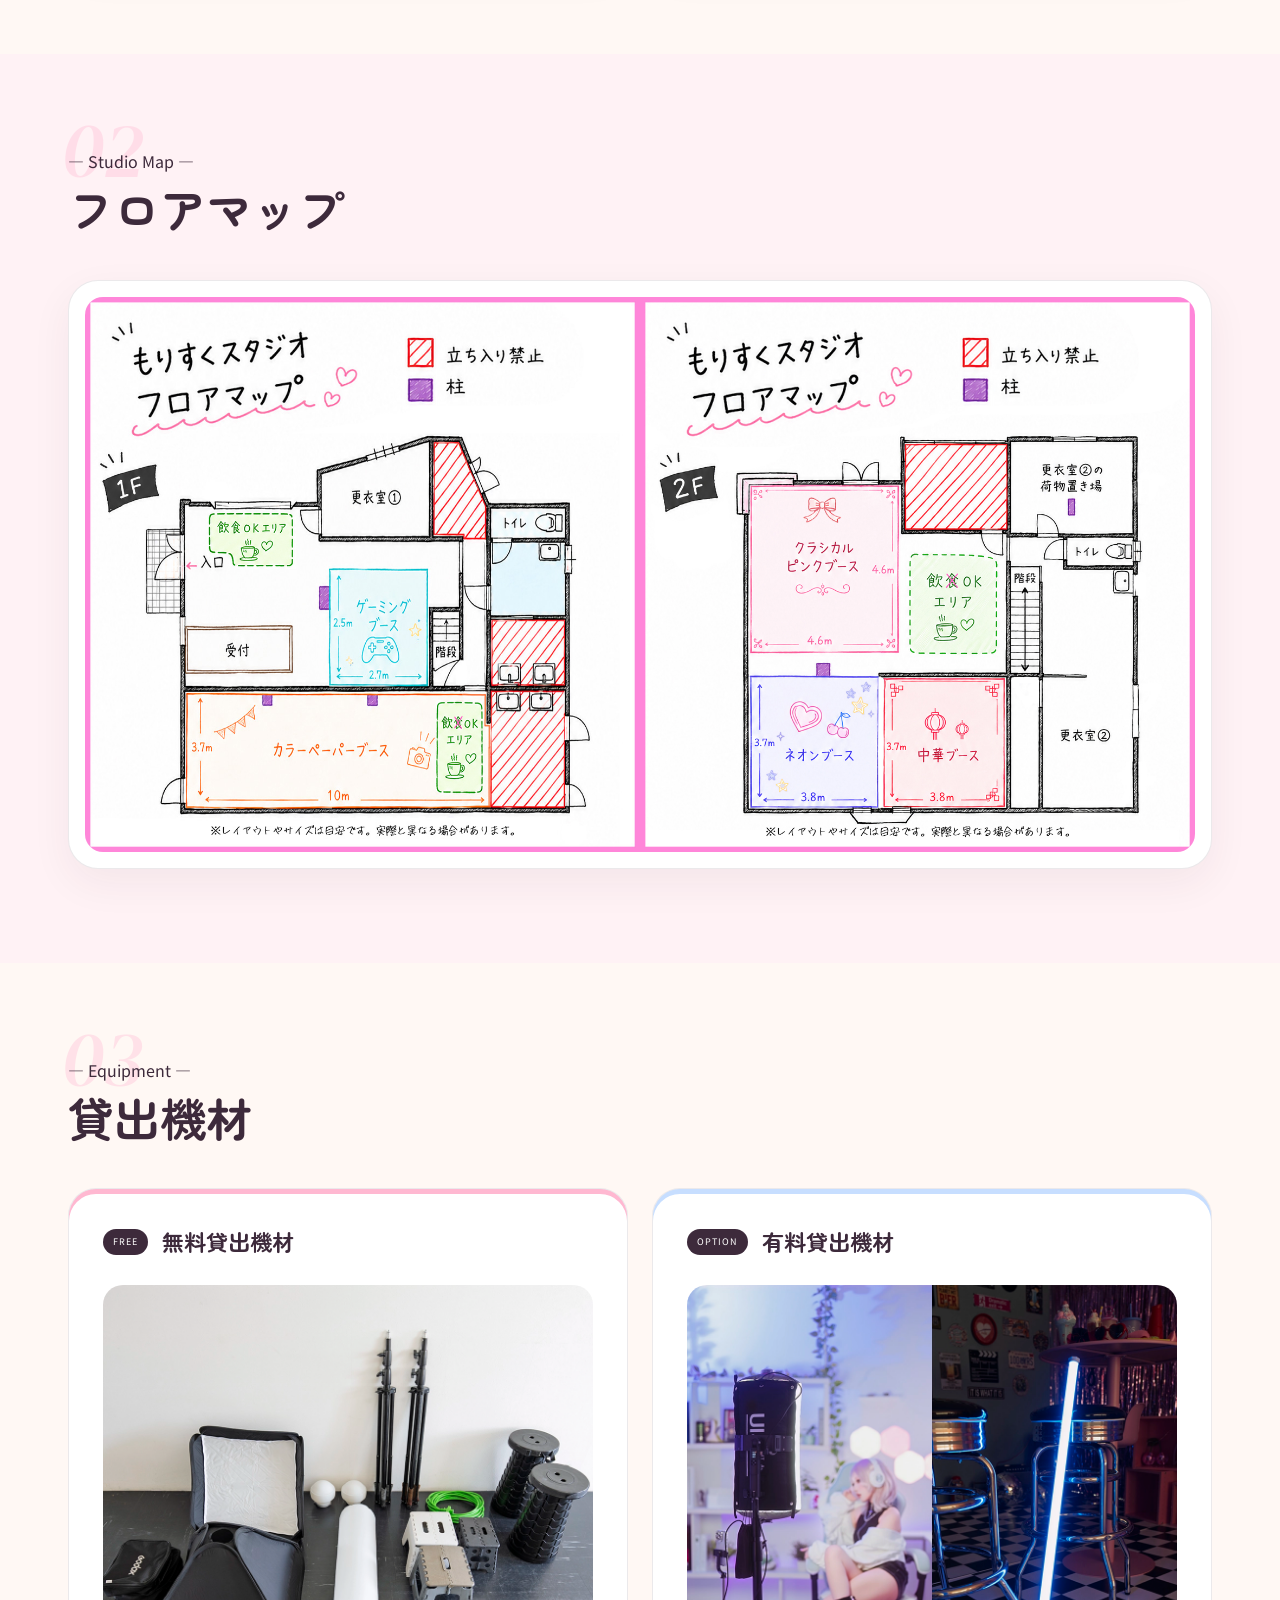
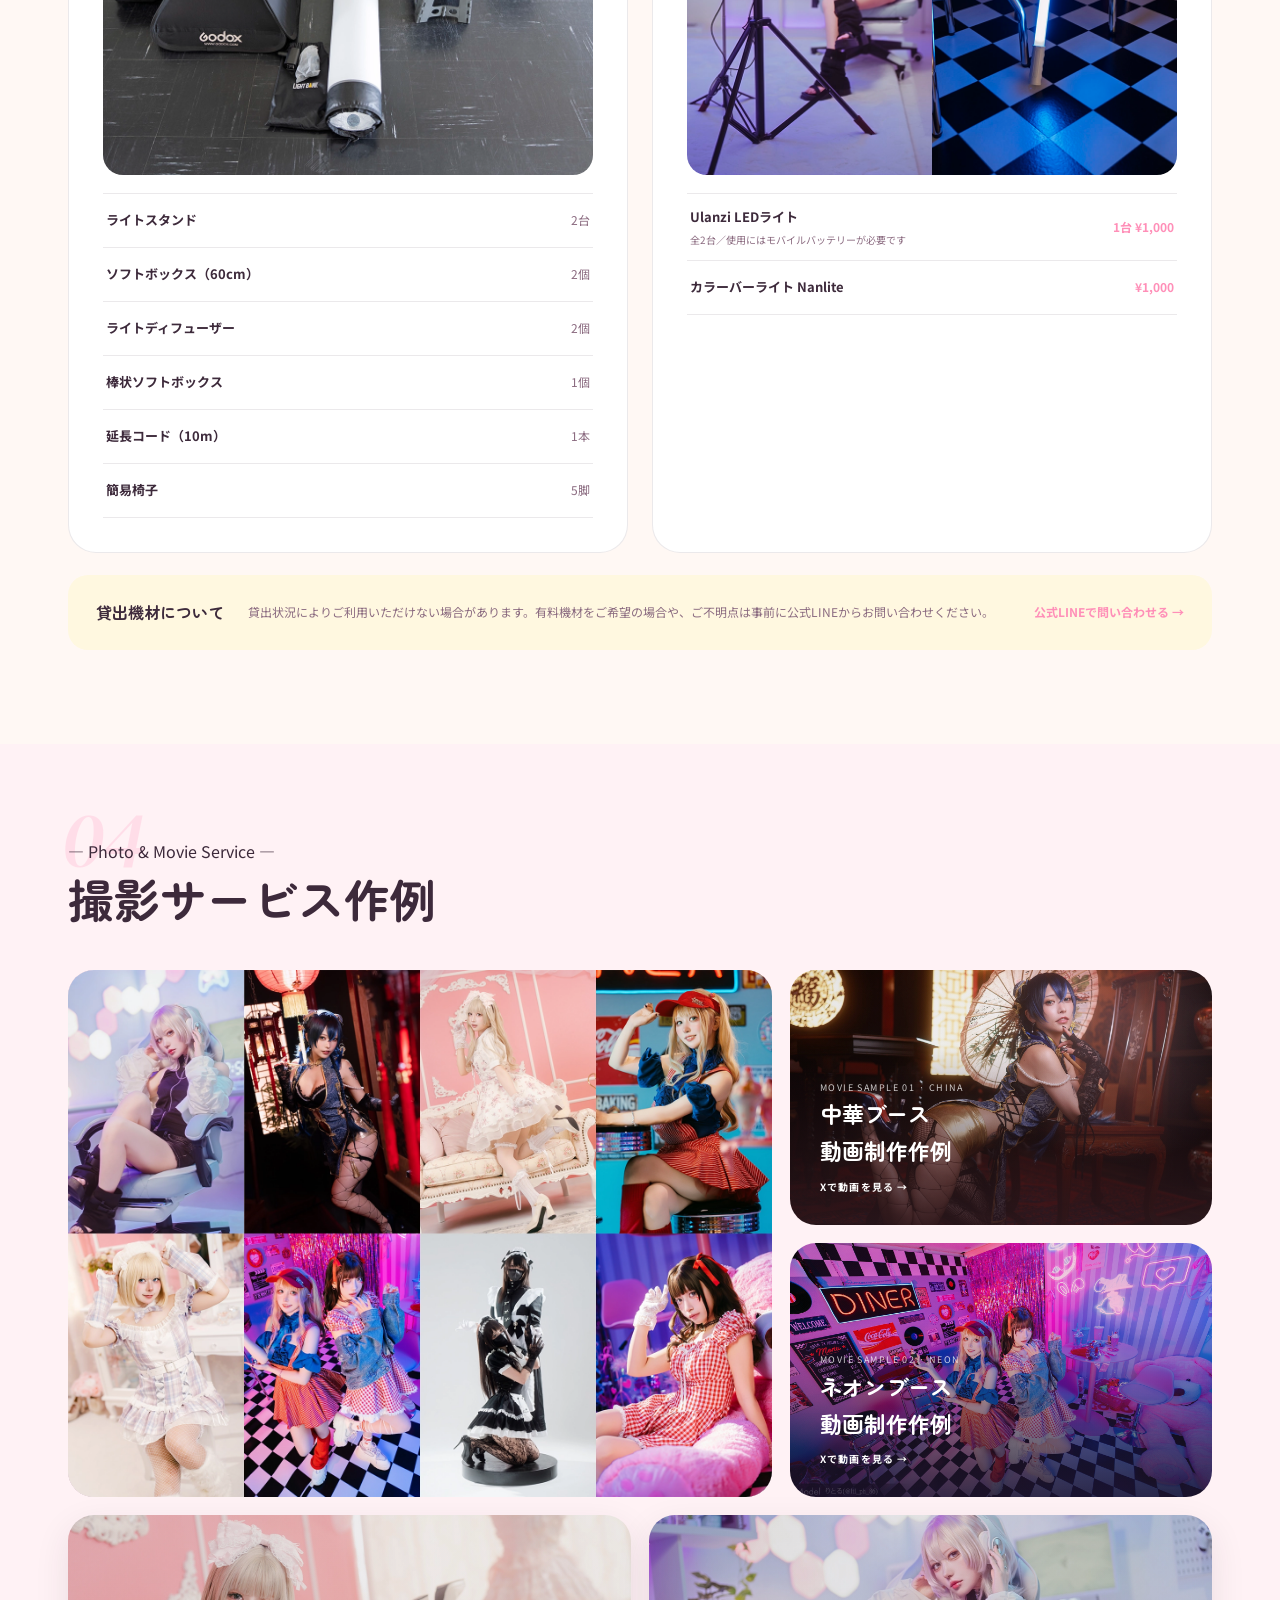
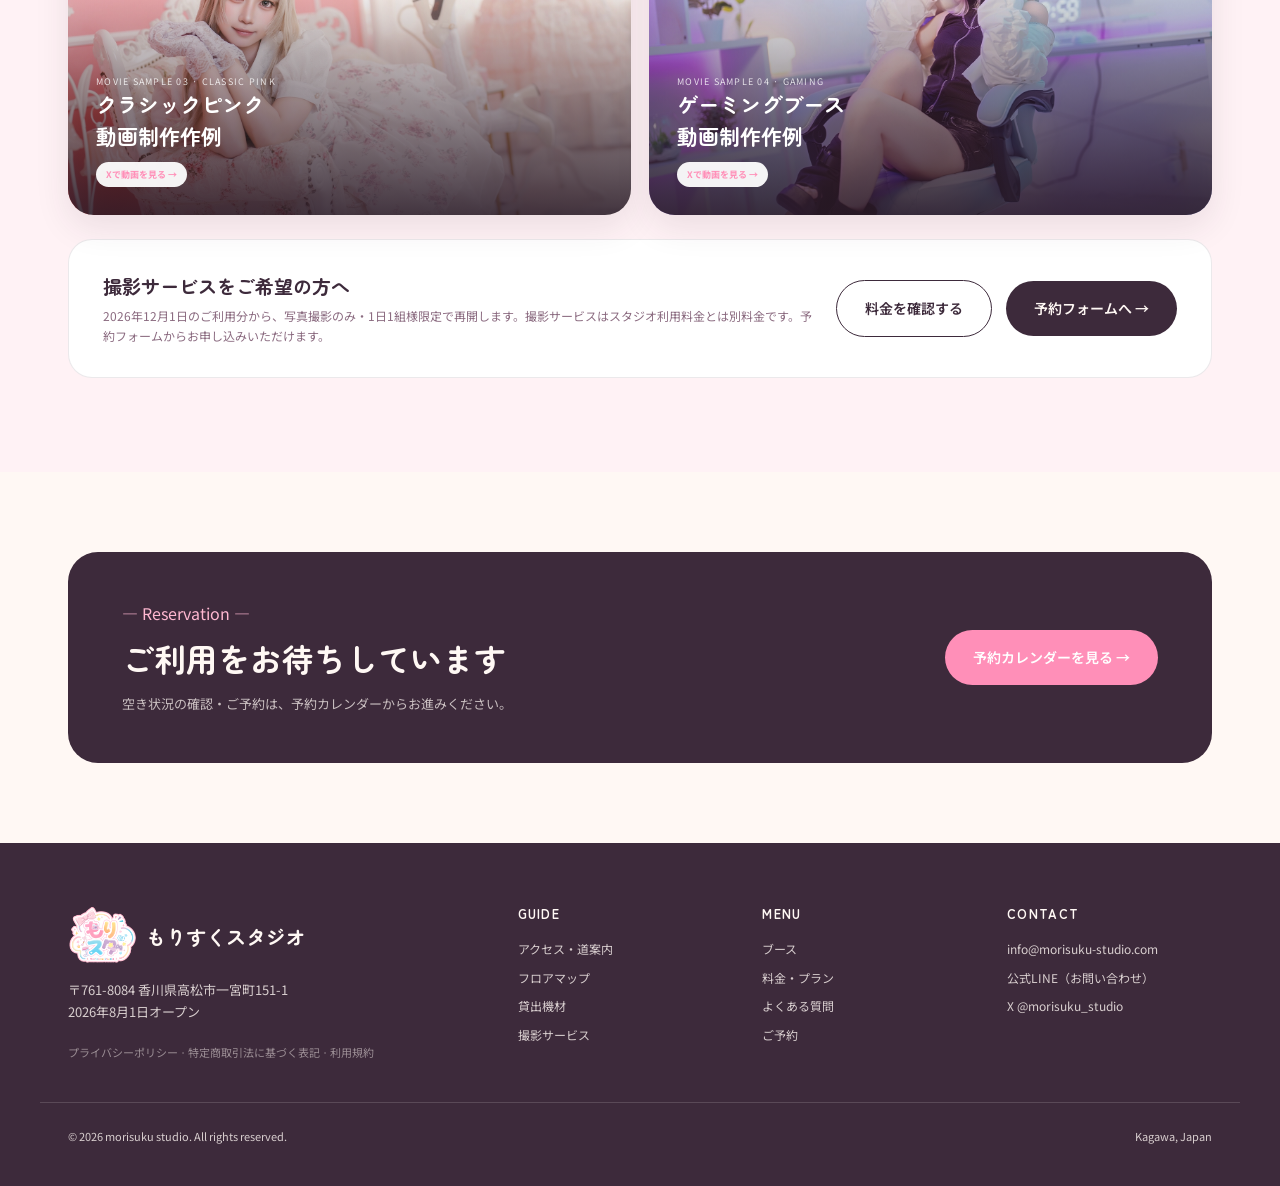
==== commit f4d45308: "12月からの撮影サービス再開（写真のみ・1日1組）と冬の特典案内を追加 - 撮影サービスは2026/12/1以降の利用日のみ写真1h〜3hを選択可 - 撮影は1日1組限定（その日に撮影予約があれば選択" ====
--- a/guide.html
+++ b/guide.html
@@ -182,7 +182,7 @@
           </a>
         </div>
         <div class="service-action">
-          <div><h3>撮影サービスをご希望の方へ</h3><p>撮影サービスはスタジオ利用料金とは別料金です。予約フォームからお申し込みいただけます。</p></div>
+          <div><h3>撮影サービスをご希望の方へ</h3><p>2026年12月1日のご利用分から、写真撮影のみ・1日1組様限定で再開します。撮影サービスはスタジオ利用料金とは別料金です。予約フォームからお申し込みいただけます。</p></div>
           <a href="index.html#pricing" class="btn btn-outline">料金を確認する</a>
           <a href="index.html#booking" class="btn btn-primary">予約フォームへ →</a>
         </div>
--- a/styles.css
+++ b/styles.css
@@ -876,6 +876,11 @@
   transition: background .2s;
 }
 .cal-nav button:hover { background: var(--pink); }
+.cal-nav button:disabled {
+  opacity: 0.35;
+  cursor: not-allowed;
+  background: var(--bg-alt);
+}
 
 .cal-grid {
   display: grid;
@@ -939,6 +944,13 @@
 .cal-legend span { display: inline-flex; align-items: center; gap: 6px; }
 .cal-legend > span { white-space:nowrap; }
 .cal-legend .sym { font-weight: 700; font-size: 14px; }
+.booking-window-note {
+  margin: 12px 0 0;
+  text-align: center;
+  color: var(--sub);
+  font-size: 11px;
+  line-height: 1.7;
+}
 
 /* Booking form */
 .booking-form {
@@ -1277,6 +1289,11 @@
   transition: transform .25s;
 }
 .sns-cell:hover { transform: scale(1.03); }
+.sns-cell img {
+  width:100%;
+  height:100%;
+  object-fit:cover;
+}
 .sns-cell .ph {
   position: absolute; inset: 0;
   display: flex; align-items: center; justify-content: center;
@@ -1284,6 +1301,69 @@
   font-size: 9px;
   color: rgba(255,255,255,.8);
   letter-spacing: 0.05em;
+}
+
+.gallery-lightbox {
+  position:fixed;
+  inset:0;
+  z-index:500;
+  padding:34px 82px;
+  display:flex;
+  align-items:center;
+  justify-content:center;
+  background:rgba(30,20,29,.9);
+  backdrop-filter:blur(10px);
+  -webkit-backdrop-filter:blur(10px);
+}
+.gallery-lightbox-inner {
+  max-width:min(1100px, 86vw);
+  max-height:88vh;
+  display:flex;
+  flex-direction:column;
+  align-items:center;
+  gap:10px;
+}
+.gallery-lightbox-inner img {
+  display:block;
+  max-width:100%;
+  max-height:82vh;
+  width:auto;
+  height:auto;
+  object-fit:contain;
+  border-radius:18px;
+  box-shadow:0 24px 70px rgba(0,0,0,.4);
+}
+.gallery-lightbox-inner span {
+  color:rgba(255,255,255,.78);
+  font-size:12px;
+  letter-spacing:.12em;
+}
+.gallery-close,
+.gallery-nav {
+  position:absolute;
+  z-index:2;
+  width:48px;
+  height:48px;
+  display:grid;
+  place-items:center;
+  border-radius:50%;
+  background:rgba(255,255,255,.94);
+  color:var(--ink);
+  box-shadow:0 12px 32px rgba(0,0,0,.2);
+}
+.gallery-close { top:24px; right:24px; font-size:30px; line-height:1; }
+.gallery-nav { top:50%; transform:translateY(-50%); font-size:36px; }
+.gallery-prev { left:22px; }
+.gallery-next { right:22px; }
+
+@media (max-width: 820px) {
+  .gallery-lightbox { padding:68px 16px 34px; }
+  .gallery-lightbox-inner { max-width:100%; max-height:82vh; }
+  .gallery-lightbox-inner img { max-height:76vh; border-radius:14px; }
+  .gallery-close { top:16px; right:16px; width:42px; height:42px; }
+  .gallery-nav { width:40px; height:40px; top:auto; bottom:18px; transform:none; }
+  .gallery-prev { left:calc(50% - 58px); }
+  .gallery-next { right:calc(50% - 58px); }
 }
 
 /* ───────── FIRST VISIT GUIDE TEASER ───────── */
@@ -1870,6 +1950,19 @@
 .cal-popup-booth-chip { display:inline-flex; align-items:center; padding:3px 7px; border-radius:999px; background:#FFF0F5; color:#D97A8F; font-size:11px; font-weight:700; white-space:nowrap; }
 .cal-popup-private { color:#4455AA; font-weight:700; }
 .form-help { margin:7px 0 0; font-size:12px; color:var(--sub); line-height:1.7; }
+.coupon-input-row { display:grid; grid-template-columns:minmax(0,1fr) auto; gap:10px; align-items:stretch; }
+.form-row .coupon-input-row input { min-width:0; text-transform:uppercase; letter-spacing:.06em; }
+.coupon-input-row button { min-width:104px; padding:0 18px; border-radius:10px; background:var(--ink); color:#fff; font-weight:700; }
+.coupon-input-row button:disabled { opacity:.55; cursor:wait; }
+.coupon-message { margin:8px 0 0; padding:10px 12px; border-radius:9px; font-size:12px; line-height:1.6; font-weight:700; }
+.coupon-message.valid { background:#edf9f3; color:#237a57; border:1px solid #a9dcc5; }
+.coupon-message.invalid { background:#fff2f4; color:#b33b55; border:1px solid #f1b5c2; }
+.coupon-message.checking { background:#fff8e8; color:#8a6920; border:1px solid #ead494; }
+.coupon-confirm-discount { color:#237a57; font-weight:800; }
+@media (max-width:560px) {
+  .coupon-input-row { grid-template-columns:1fr; }
+  .coupon-input-row button { min-height:46px; }
+}
 @media (max-width:760px) {
   .pricing-plan-grid { grid-template-columns:1fr; }
   .booth-example-flow { flex-direction:column; }
